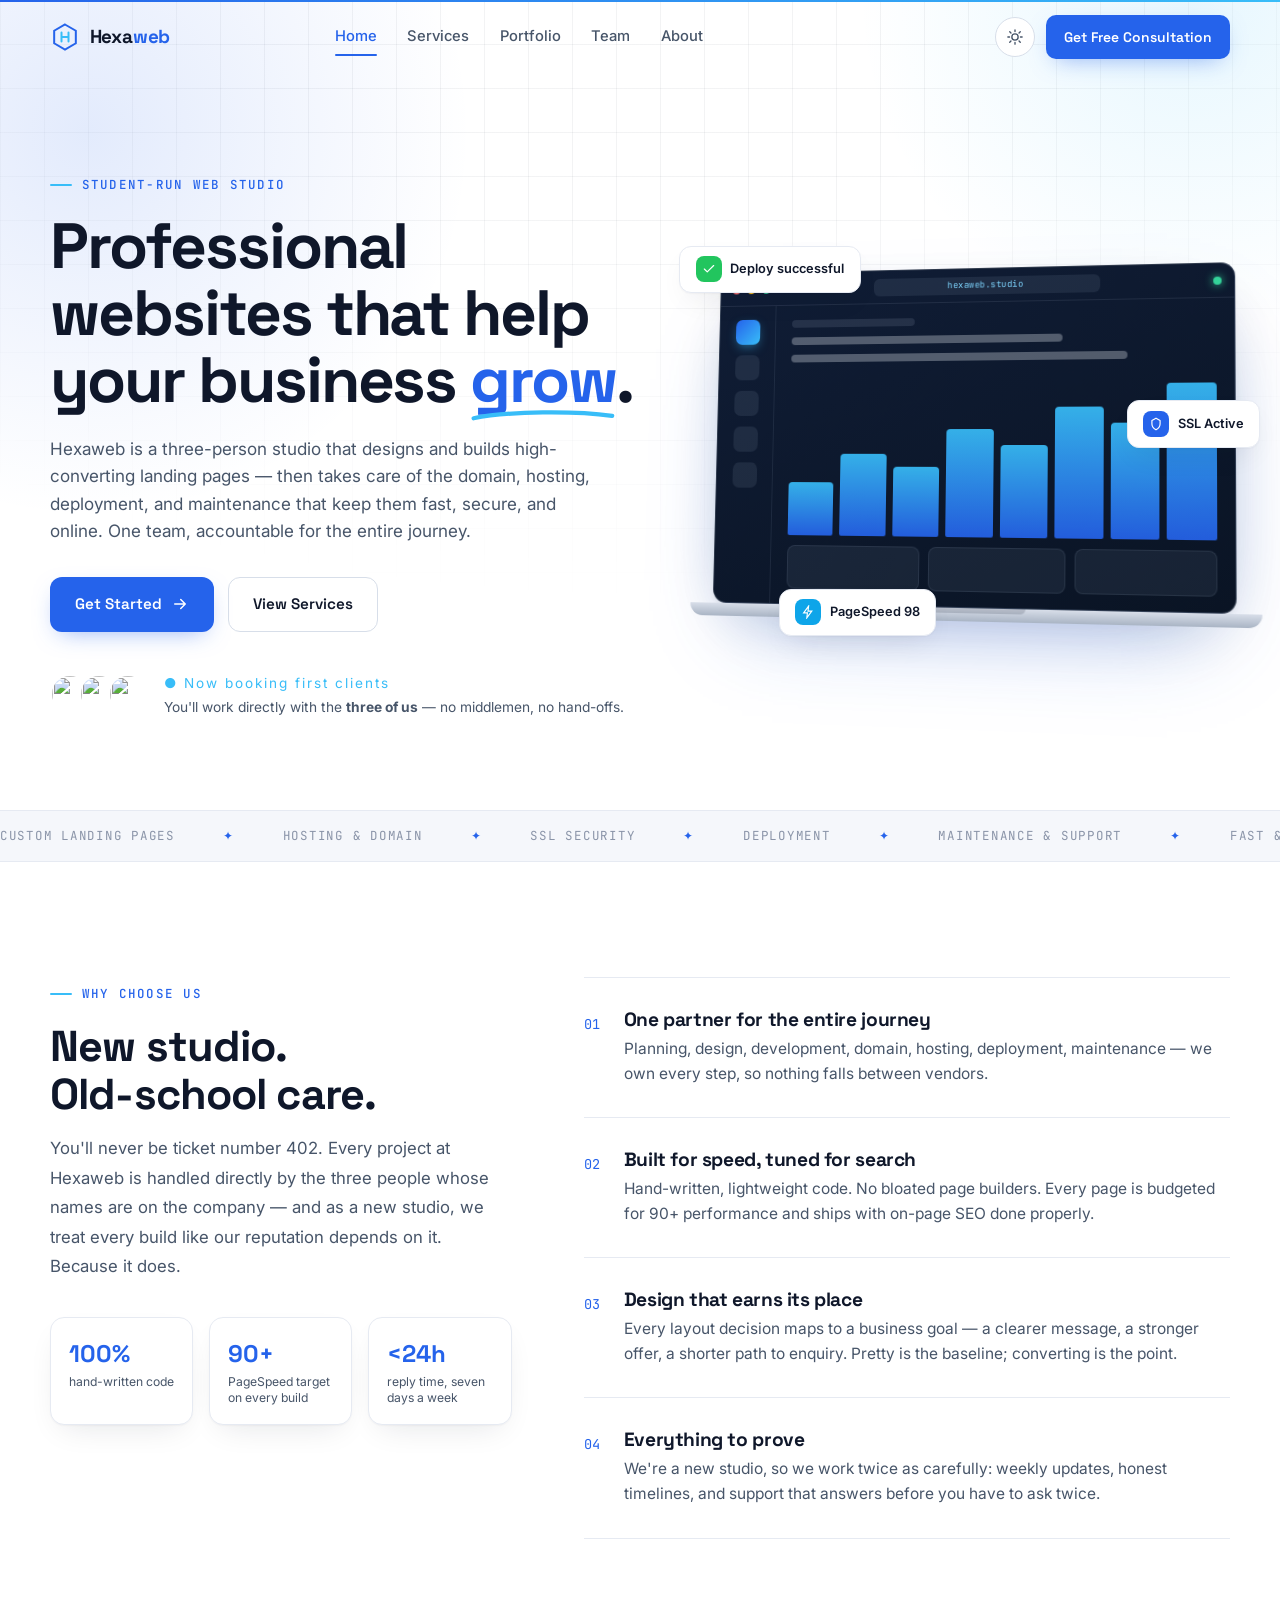
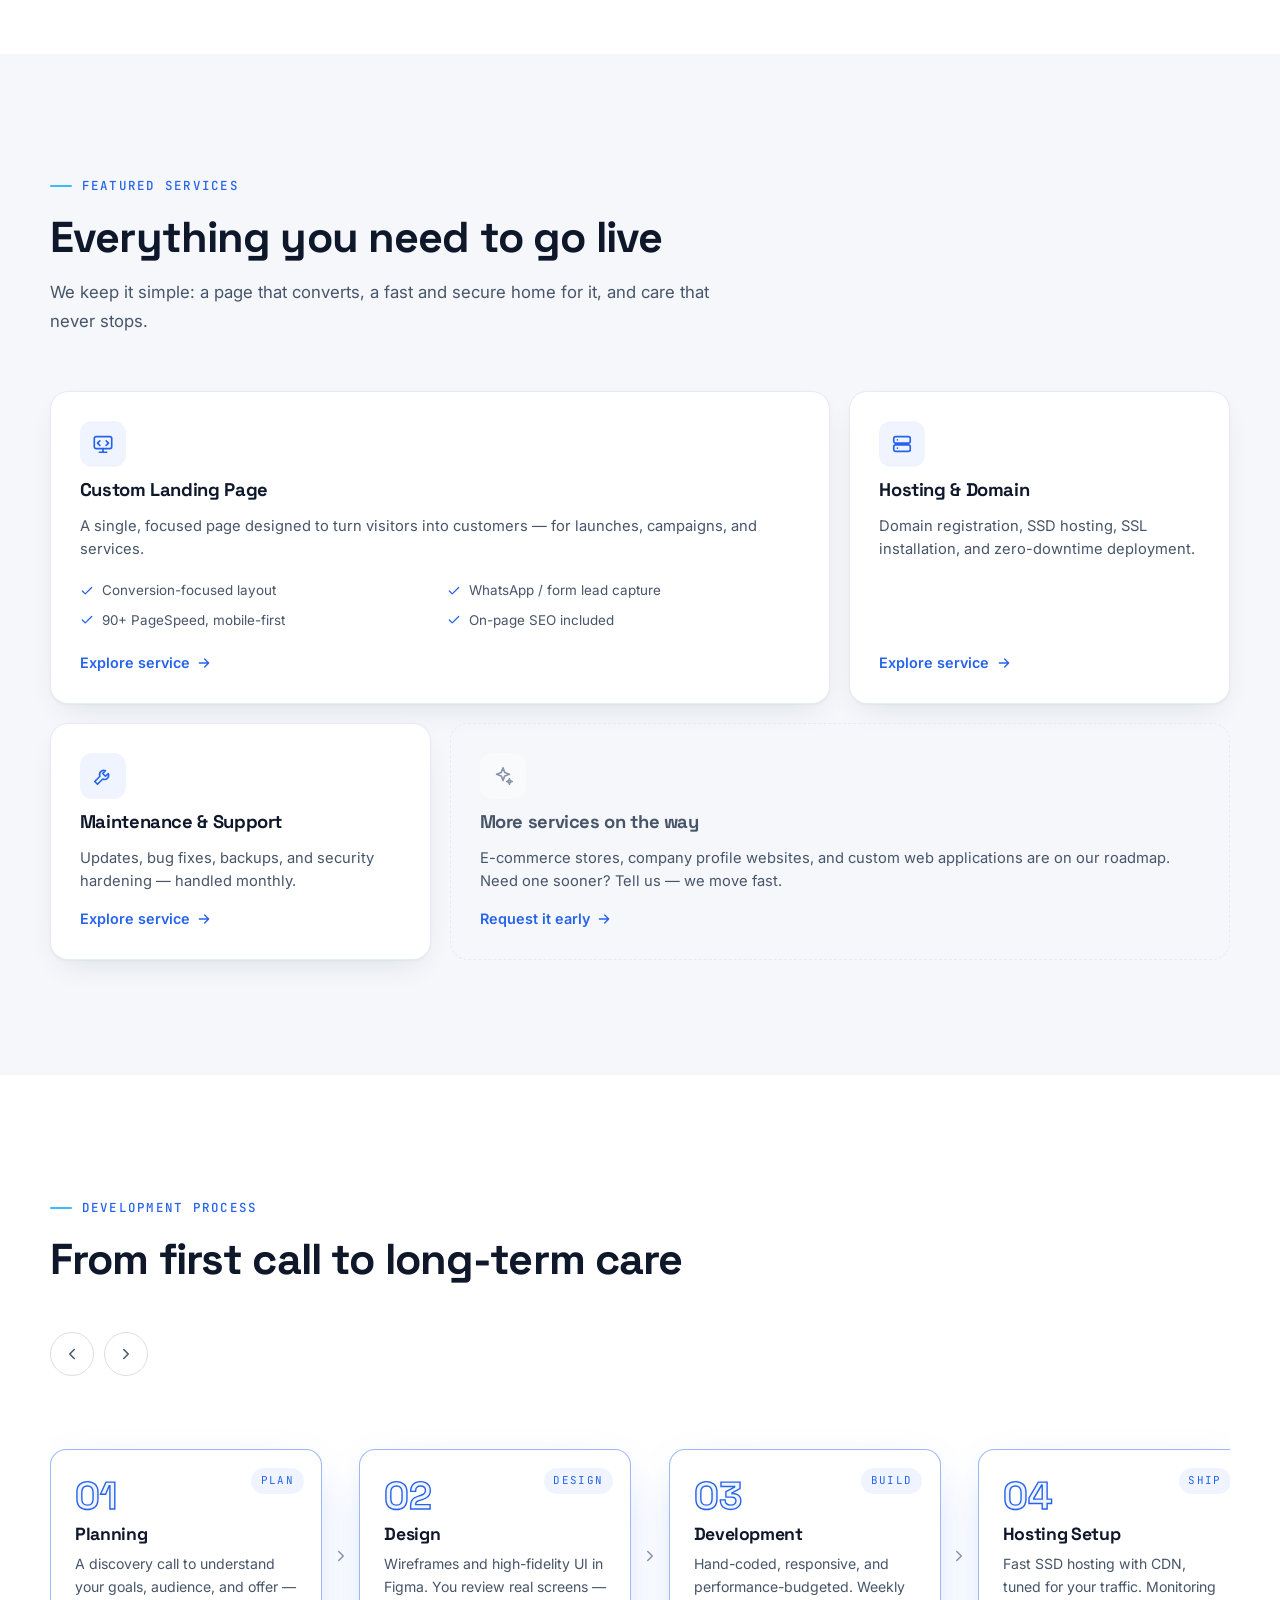
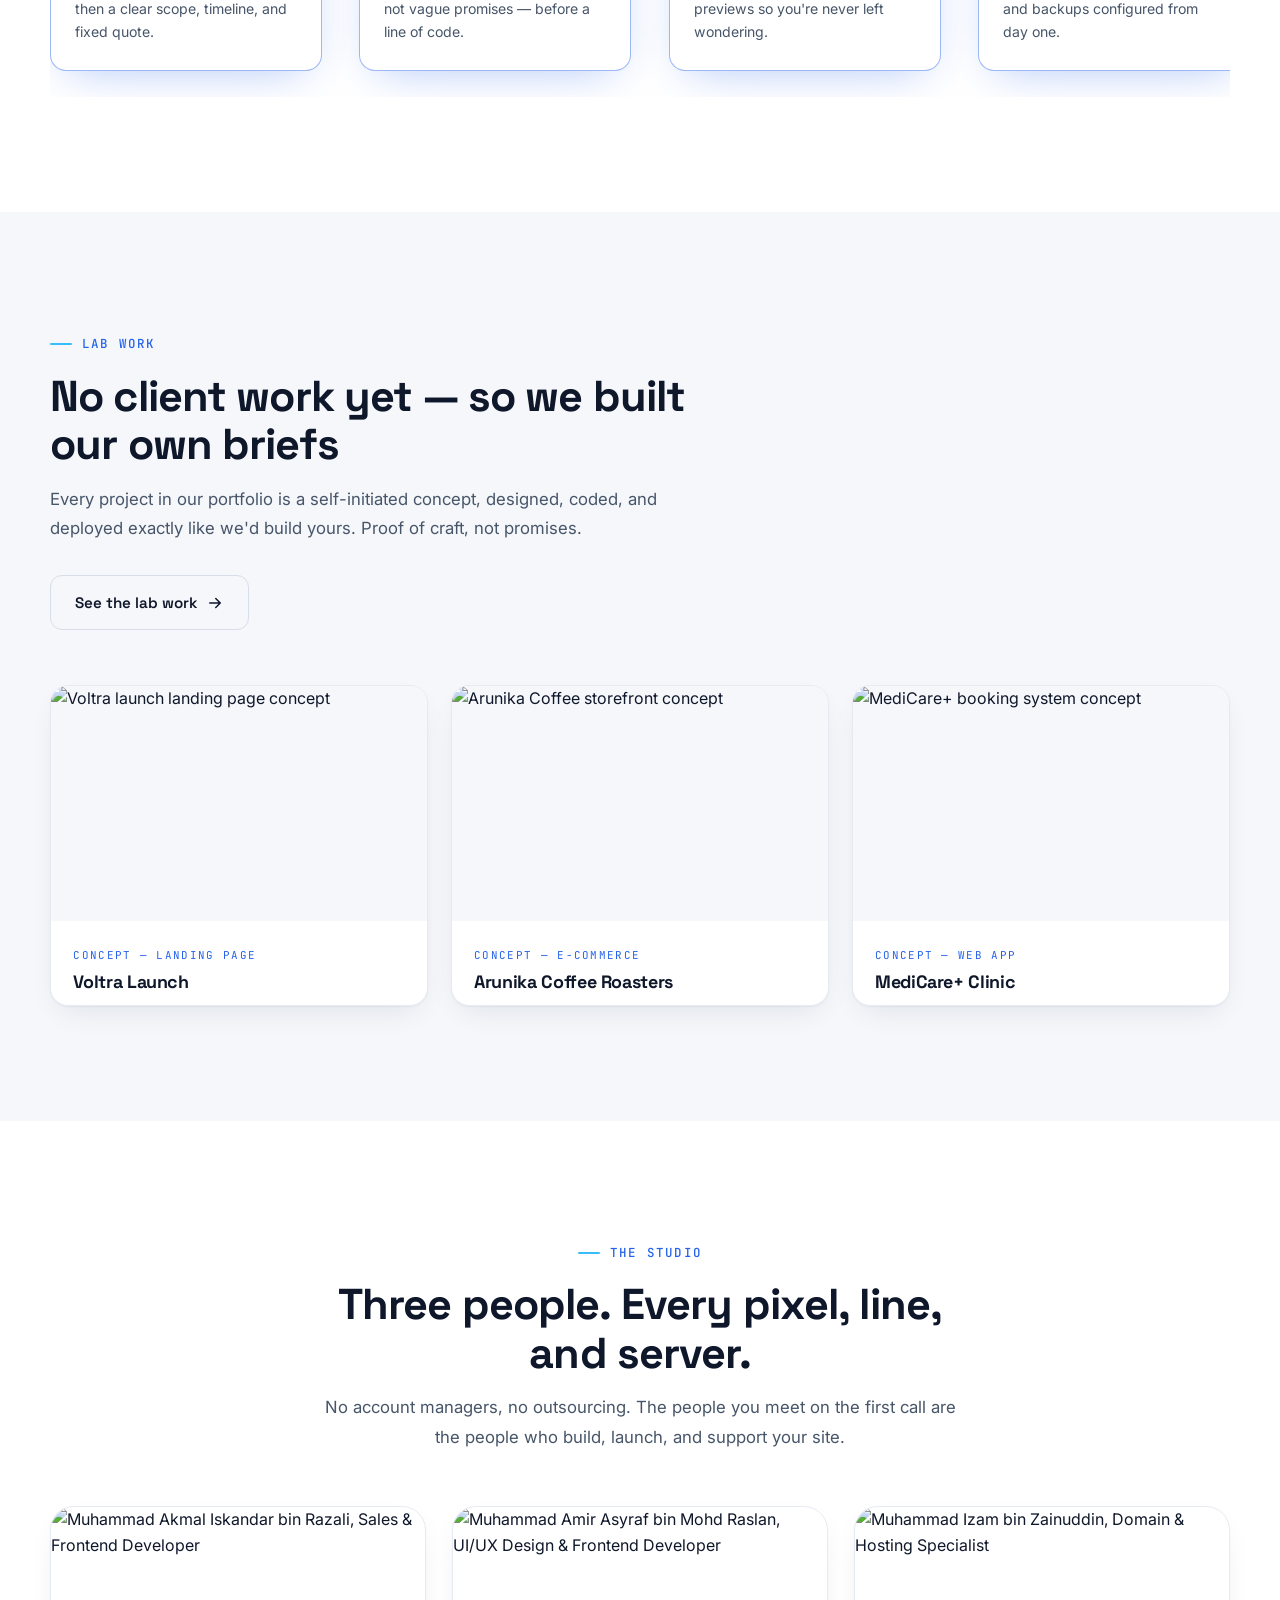
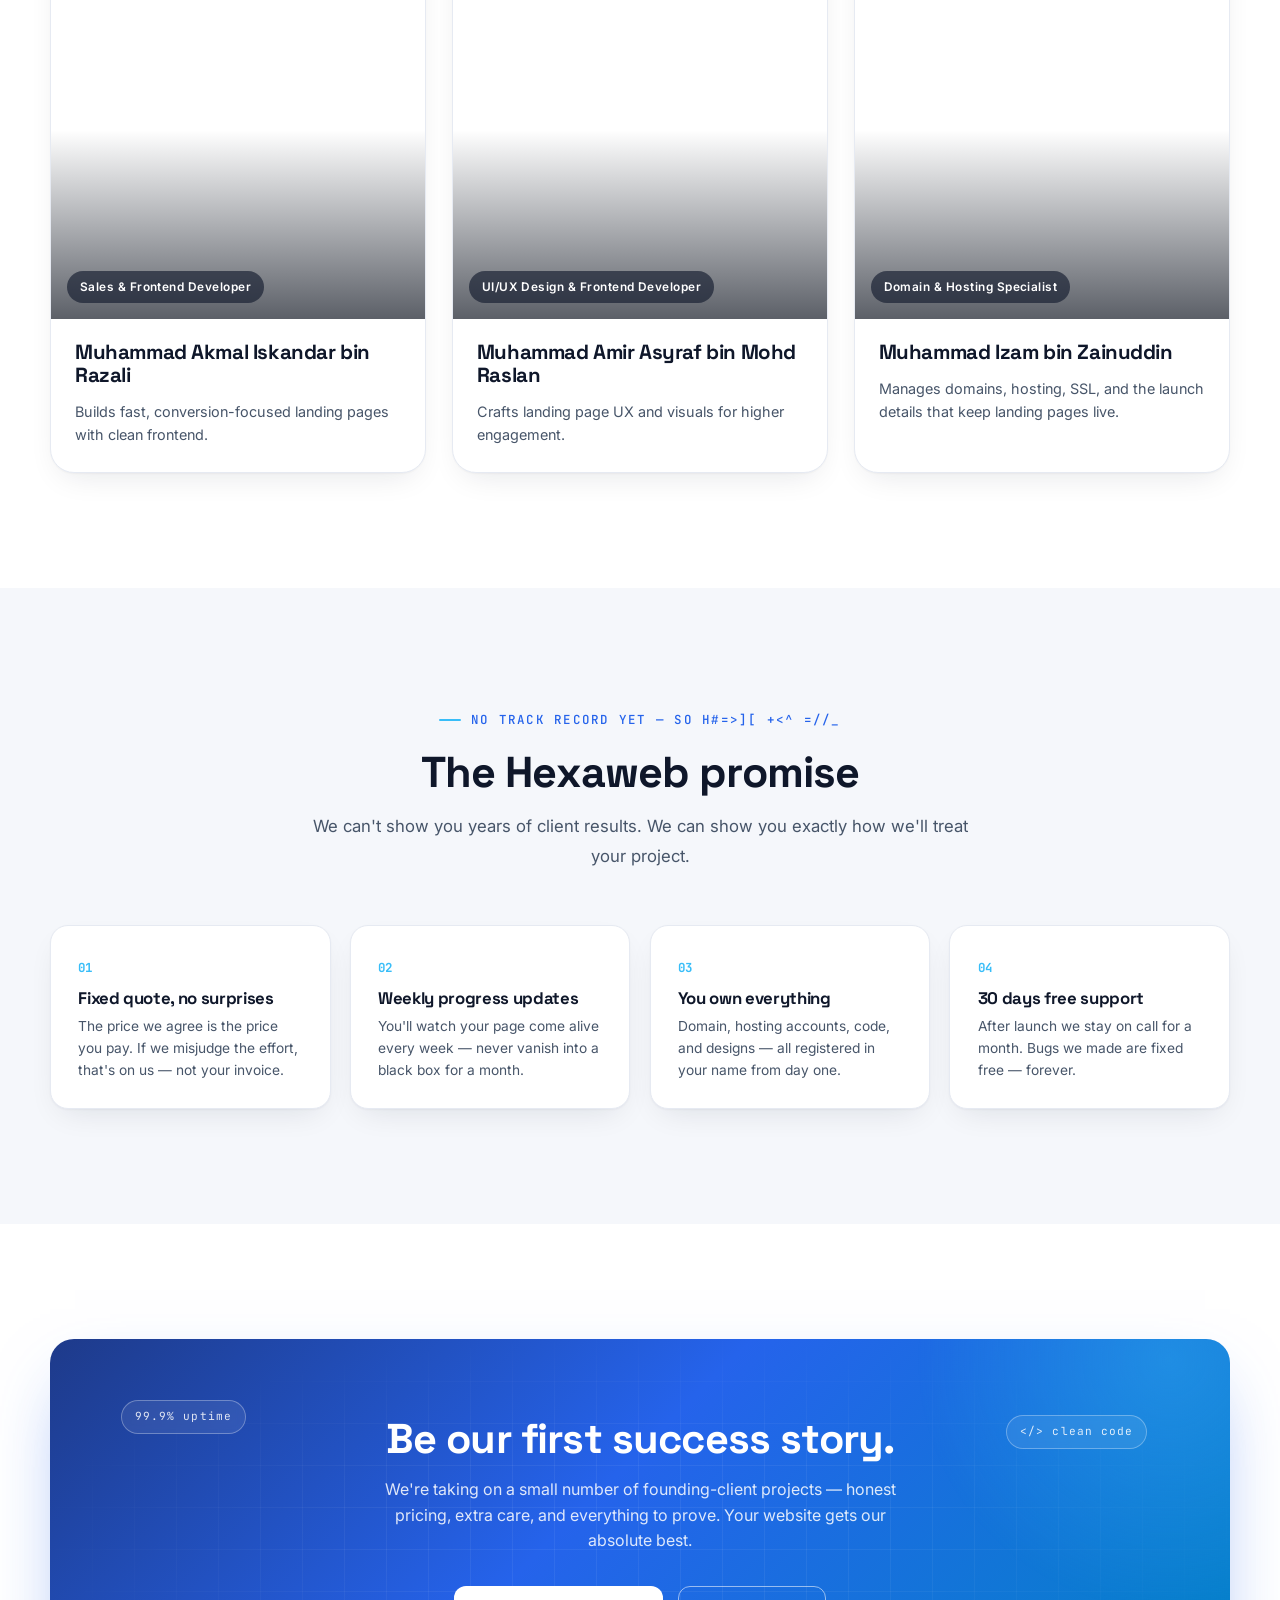
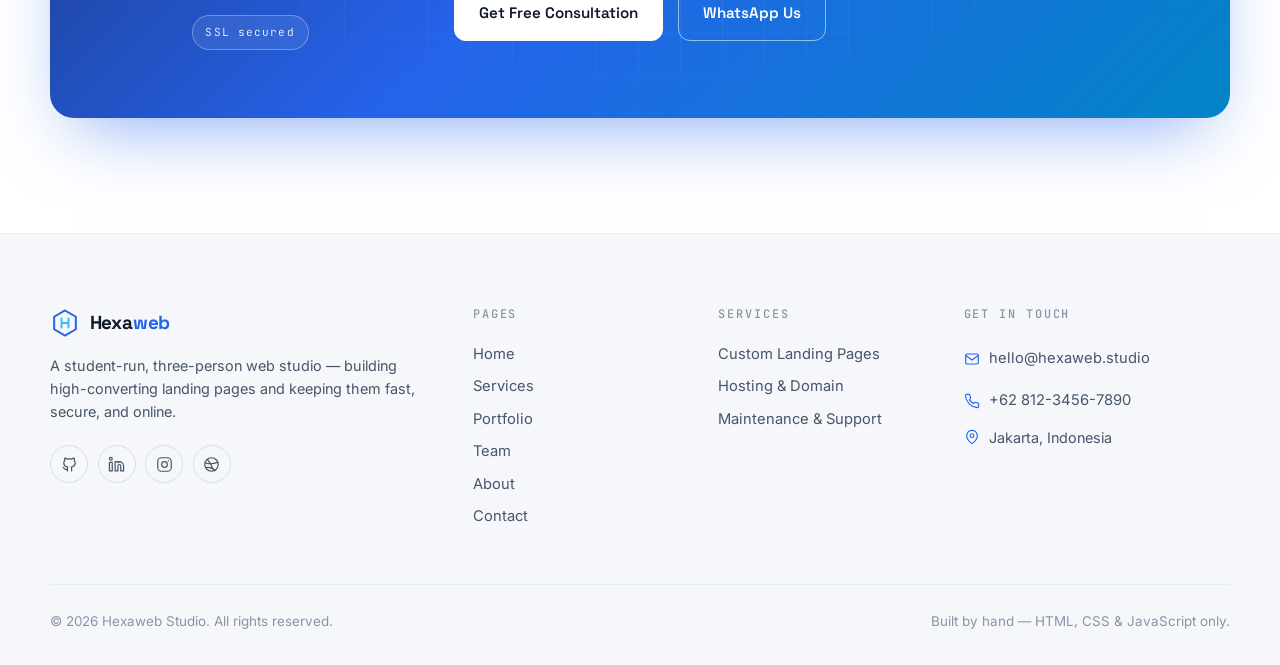
==== index.html @ 6e42e96f "Initial commit" ====
<!DOCTYPE html>
<html lang="en" data-theme="light">
<head>
  <meta charset="UTF-8">
  <meta name="viewport" content="width=device-width, initial-scale=1.0">
  <title>Hexaweb Studio — Landing Pages, Hosting & Maintenance for Growing Businesses</title>
  <meta name="description" content="Hexaweb is a student-run, three-person web studio. We build high-converting landing pages, set up your domain, hosting and SSL, and keep everything fast, secure, and online.">
  <meta name="theme-color" content="#ffffff" media="(prefers-color-scheme: light)">
  <meta name="theme-color" content="#070d19" media="(prefers-color-scheme: dark)">
  <meta property="og:type" content="website">
  <meta property="og:title" content="Hexaweb Studio — Professional Websites That Help Your Business Grow">
  <meta property="og:description" content="No clients yet — everything to prove. Landing pages, hosting, and maintenance from a hungry three-person studio.">
  <meta property="og:image" content="https://picsum.photos/seed/hexaweb-og-home/1200/630">
  <meta property="og:url" content="https://hexaweb.studio/index.html">
  <link rel="canonical" href="https://hexaweb.studio/index.html">
  <link rel="icon" type="image/svg+xml" href="data:image/svg+xml,%3Csvg xmlns='http://www.w3.org/2000/svg' viewBox='0 0 24 24'%3E%3Cpath fill='%232563eb' d='M12 1.5l9.09 5.25v10.5L12 22.5l-9.09-5.25v-10.5z'/%3E%3Cpath fill='none' stroke='%2338bdf8' stroke-width='1.6' stroke-linecap='round' d='M9.2 8.4v7.2M14.8 8.4v7.2M9.2 12h5.6'/%3E%3C/svg%3E">
  <script>
    (function(){try{var t=localStorage.getItem('hexaweb-theme');
      if(t==='dark'||t==='light'){document.documentElement.setAttribute('data-theme',t);}
      else if(matchMedia('(prefers-color-scheme: dark)').matches){document.documentElement.setAttribute('data-theme','dark');}
    }catch(e){}})();
  </script>
  <link rel="preconnect" href="https://fonts.googleapis.com">
  <link rel="preconnect" href="https://fonts.gstatic.com" crossorigin>
  <link href="https://fonts.googleapis.com/css2?family=Space+Grotesk:wght@400;500;600;700&family=Inter:wght@400;500;600&family=JetBrains+Mono:wght@400;500&display=swap" rel="stylesheet">
  <link rel="stylesheet" href="style.css">
  <script src="script.js" defer></script>
</head>
<body>
  <a class="skip-link" href="#main">Skip to content</a>

  <div class="preloader" id="preloader" aria-hidden="true">
    <svg viewBox="0 0 24 24" fill="none" aria-hidden="true"><path d="M12 2l8.66 5v10L12 22 3.34 17V7L12 2z" stroke="#2563eb" stroke-width="1.6"/><path d="M9.2 8.4v7.2M14.8 8.4v7.2M9.2 12h5.6" stroke="#38bdf8" stroke-width="1.6" stroke-linecap="round"/></svg>
  </div>
  <div class="topbar-glow" aria-hidden="true"></div>

  <script src="layout.js" data-layout="header"></script>

  <main id="main">
    <!-- ======= HERO ======= -->
    <section class="hero">
      <div class="hero-bg" aria-hidden="true"></div>
      <div class="container hero-grid">
        <div class="hero-copy">
          <p class="eyebrow" data-scramble>Student-run web studio</p>
          <h1 class="hero-title" data-reveal>Professional websites that help your business <span class="accent">grow<svg class="underline" viewBox="0 0 120 12" aria-hidden="true"><path d="M3 9c30-6 84-6 114-2" fill="none" stroke="#38bdf8" stroke-width="3.5" stroke-linecap="round"/></svg></span>.</h1>
          <p class="hero-lead" data-reveal style="--d:.12s">Hexaweb is a three-person studio that designs and builds high-converting landing pages — then takes care of the domain, hosting, deployment, and maintenance that keep them fast, secure, and online. One team, accountable for the entire journey.</p>
          <div class="hero-cta" data-reveal style="--d:.22s">
            <a href="contact.html" class="btn btn-primary">Get Started
              <svg viewBox="0 0 24 24" fill="none" stroke="currentColor" stroke-width="2" stroke-linecap="round" stroke-linejoin="round"><path d="M5 12h14M13 6l6 6-6 6"/></svg></a>
            <a href="services.html" class="btn btn-ghost">View Services</a>
          </div>
          <div class="hero-trust" data-reveal style="--d:.32s">
            <div class="avatars" aria-hidden="true">
              <img src="https://picsum.photos/seed/developer-arga/80/80" alt="">
              <img src="https://picsum.photos/seed/designer-nadia/80/80" alt="">
              <img src="https://picsum.photos/seed/backend-bima/80/80" alt="">
            </div>
            <div class="trust-text">
              <span class="stars">● Now booking first clients</span>
              <p>You'll work directly with the <strong>three of us</strong> — no middlemen, no hand-offs.</p>
            </div>
          </div>
        </div>

        <!-- Laptop mockup -->
        <div class="device" data-reveal style="--d:.2s" aria-hidden="true">
          <div class="device-tilt">
            <div class="screen">
              <div class="browser-bar">
                <span class="dot d-r"></span><span class="dot d-y"></span><span class="dot d-g"></span>
                <span class="address">hexaweb.studio</span>
                <span class="lock-dot"></span>
              </div>
              <div class="mock-ui">
                <div class="mock-side"><i class="on"></i><i></i><i></i><i></i><i></i></div>
                <div class="mock-main">
                  <span class="mock-line w-30"></span>
                  <span class="mock-line w-65 bright"></span>
                  <span class="mock-line w-80 bright"></span>
                  <div class="mock-chart">
                    <b style="--h:34%"></b><b style="--h:52%;animation-delay:.1s"></b><b style="--h:44%;animation-delay:.2s"></b><b style="--h:68%;animation-delay:.3s"></b><b style="--h:58%;animation-delay:.4s"></b><b style="--h:82%;animation-delay:.5s"></b><b style="--h:72%;animation-delay:.6s"></b><b style="--h:96%;animation-delay:.7s"></b>
                  </div>
                  <div class="mock-row"><span class="mock-card"></span><span class="mock-card"></span><span class="mock-card"></span></div>
                </div>
              </div>
            </div>
            <div class="device-base"><span></span></div>
          </div>
          <div class="float-chip fc-1" data-depth="14"><span class="fc-ico green"><svg viewBox="0 0 24 24" fill="none" stroke="currentColor" stroke-width="2" stroke-linecap="round" stroke-linejoin="round"><path d="M20 6L9 17l-5-5"/></svg></span>Deploy successful</div>
          <div class="float-chip fc-2" data-depth="22"><span class="fc-ico blue"><svg viewBox="0 0 24 24" fill="none" stroke="currentColor" stroke-width="2" stroke-linecap="round" stroke-linejoin="round"><path d="M12 2l7 4v6c0 5-3.5 8-7 10-3.5-2-7-5-7-10V6l7-4z"/></svg></span>SSL Active</div>
          <div class="float-chip fc-3" data-depth="18"><span class="fc-ico cyan"><svg viewBox="0 0 24 24" fill="none" stroke="currentColor" stroke-width="2" stroke-linecap="round"><path d="M13 2L4.5 13.5H11L10 22l8.5-11.5H12L13 2z"/></svg></span>PageSpeed 98</div>
        </div>
      </div>
    </section>

    <!-- ======= MARQUEE ======= -->
    <div class="marquee" aria-hidden="true">
      <div class="marquee-track">
        <span>Custom Landing Pages <b>✦</b> Hosting &amp; Domain <b>✦</b> SSL Security <b>✦</b> Deployment <b>✦</b> Maintenance &amp; Support <b>✦</b> Fast &amp; SEO-Ready <b>✦</b></span>
        <span>Custom Landing Pages <b>✦</b> Hosting &amp; Domain <b>✦</b> SSL Security <b>✦</b> Deployment <b>✦</b> Maintenance &amp; Support <b>✦</b> Fast &amp; SEO-Ready <b>✦</b></span>
      </div>
    </div>

    <!-- ======= WHY CHOOSE US ======= -->
    <section class="section">
      <div class="container split">
        <div class="sticky-col">
          <p class="eyebrow" data-scramble>Why choose us</p>
          <h2 class="section-title" data-reveal>New studio.<br>Old-school care.</h2>
          <p class="lead" data-reveal style="--d:.1s">You'll never be ticket number 402. Every project at Hexaweb is handled directly by the three people whose names are on the company — and as a new studio, we treat every build like our reputation depends on it. Because it does.</p>
          <div class="stat-tiles" data-reveal style="--d:.2s">
            <div class="stat-tile"><b>100%</b><span>hand-written code</span></div>
            <div class="stat-tile"><b>90+</b><span>PageSpeed target on every build</span></div>
            <div class="stat-tile"><b>&lt;24h</b><span>reply time, seven days a week</span></div>
          </div>
        </div>
        <div class="reasons">
          <article class="reason" data-reveal>
            <span class="reason-num">01</span>
            <div><h3>One partner for the entire journey</h3><p>Planning, design, development, domain, hosting, deployment, maintenance — we own every step, so nothing falls between vendors.</p></div>
          </article>
          <article class="reason" data-reveal style="--d:.08s">
            <span class="reason-num">02</span>
            <div><h3>Built for speed, tuned for search</h3><p>Hand-written, lightweight code. No bloated page builders. Every page is budgeted for 90+ performance and ships with on-page SEO done properly.</p></div>
          </article>
          <article class="reason" data-reveal style="--d:.16s">
            <span class="reason-num">03</span>
            <div><h3>Design that earns its place</h3><p>Every layout decision maps to a business goal — a clearer message, a stronger offer, a shorter path to enquiry. Pretty is the baseline; converting is the point.</p></div>
          </article>
          <article class="reason" data-reveal style="--d:.24s">
            <span class="reason-num">04</span>
            <div><h3>Everything to prove</h3><p>We're a new studio, so we work twice as carefully: weekly updates, honest timelines, and support that answers before you have to ask twice.</p></div>
          </article>
        </div>
      </div>
    </section>

    <!-- ======= FEATURED SERVICES ======= -->
    <section class="section section-alt">
      <div class="container">
        <div class="section-head">
          <p class="eyebrow" data-scramble>Featured services</p>
          <h2 class="section-title" data-reveal>Everything you need to go live</h2>
          <p class="lead" data-reveal style="--d:.1s">We keep it simple: a page that converts, a fast and secure home for it, and care that never stops.</p>
        </div>
        <div class="bento">
          <a href="services.html#landing-pages" class="bento-card wide" data-reveal>
            <span class="bento-icon"><svg viewBox="0 0 24 24" fill="none" stroke="currentColor" stroke-width="1.8" stroke-linecap="round" stroke-linejoin="round"><rect x="2.5" y="4" width="19" height="13" rx="2"/><path d="M8 21h8M12 17v4M8.5 8.5L6 11l2.5 2.5M15.5 8.5L18 11l-2.5 2.5"/></svg></span>
            <h3>Custom Landing Page</h3>
            <p>A single, focused page designed to turn visitors into customers — for launches, campaigns, and services.</p>
            <ul class="bento-mini">
              <li><svg viewBox="0 0 24 24" fill="none" stroke="currentColor" stroke-width="2.2" stroke-linecap="round" stroke-linejoin="round"><path d="M20 6L9 17l-5-5"/></svg>Conversion-focused layout</li>
              <li><svg viewBox="0 0 24 24" fill="none" stroke="currentColor" stroke-width="2.2" stroke-linecap="round" stroke-linejoin="round"><path d="M20 6L9 17l-5-5"/></svg>WhatsApp / form lead capture</li>
              <li><svg viewBox="0 0 24 24" fill="none" stroke="currentColor" stroke-width="2.2" stroke-linecap="round" stroke-linejoin="round"><path d="M20 6L9 17l-5-5"/></svg>90+ PageSpeed, mobile-first</li>
              <li><svg viewBox="0 0 24 24" fill="none" stroke="currentColor" stroke-width="2.2" stroke-linecap="round" stroke-linejoin="round"><path d="M20 6L9 17l-5-5"/></svg>On-page SEO included</li>
            </ul>
            <span class="bento-link">Explore service <svg viewBox="0 0 24 24" fill="none" stroke="currentColor" stroke-width="2" stroke-linecap="round" stroke-linejoin="round"><path d="M5 12h14M13 6l6 6-6 6"/></svg></span>
          </a>
          <a href="services.html#hosting-domain" class="bento-card" data-reveal style="--d:.08s">
            <span class="bento-icon"><svg viewBox="0 0 24 24" fill="none" stroke="currentColor" stroke-width="1.8" stroke-linecap="round" stroke-linejoin="round"><rect x="3" y="4" width="18" height="7" rx="2"/><rect x="3" y="13" width="18" height="7" rx="2"/><path d="M7 7.5h.01M7 16.5h.01"/></svg></span>
            <h3>Hosting &amp; Domain</h3>
            <p>Domain registration, SSD hosting, SSL installation, and zero-downtime deployment.</p>
            <span class="bento-link">Explore service <svg viewBox="0 0 24 24" fill="none" stroke="currentColor" stroke-width="2" stroke-linecap="round" stroke-linejoin="round"><path d="M5 12h14M13 6l6 6-6 6"/></svg></span>
          </a>
          <a href="services.html#maintenance" class="bento-card" data-reveal style="--d:.16s">
            <span class="bento-icon"><svg viewBox="0 0 24 24" fill="none" stroke="currentColor" stroke-width="1.8" stroke-linecap="round" stroke-linejoin="round"><path d="M14.7 6.3a4.5 4.5 0 0 0-6 6L3 18l3 3 5.7-5.7a4.5 4.5 0 0 0 6-6l-3 3-3-3 3-3z"/></svg></span>
            <h3>Maintenance &amp; Support</h3>
            <p>Updates, bug fixes, backups, and security hardening — handled monthly.</p>
            <span class="bento-link">Explore service <svg viewBox="0 0 24 24" fill="none" stroke="currentColor" stroke-width="2" stroke-linecap="round" stroke-linejoin="round"><path d="M5 12h14M13 6l6 6-6 6"/></svg></span>
          </a>
          <div class="bento-card wide soon" data-reveal style="--d:.24s">
            <span class="bento-icon"><svg viewBox="0 0 24 24" fill="none" stroke="currentColor" stroke-width="1.8" stroke-linecap="round" stroke-linejoin="round"><path d="M12 3l1.9 5.1L19 10l-5.1 1.9L12 17l-1.9-5.1L5 10l5.1-1.9L12 3z"/><path d="M19 15l.8 2.2L22 18l-2.2.8L19 21l-.8-2.2L16 18l2.2-.8L19 15z"/></svg></span>
            <h3>More services on the way</h3>
            <p>E-commerce stores, company profile websites, and custom web applications are on our roadmap. Need one sooner? Tell us — we move fast.</p>
            <a class="bento-link" href="contact.html">Request it early <svg viewBox="0 0 24 24" fill="none" stroke="currentColor" stroke-width="2" stroke-linecap="round" stroke-linejoin="round"><path d="M5 12h14M13 6l6 6-6 6"/></svg></a>
          </div>
        </div>
      </div>
    </section>

    <!-- ======= PROCESS ======= -->
    <section class="section">
      <div class="container">
        <div class="section-head split-head">
          <div>
            <p class="eyebrow" data-scramble>Development process</p>
            <h2 class="section-title" data-reveal>From first call to long-term care</h2>
          </div>
          <div class="process-controls" data-reveal>
            <button class="p-btn" id="pPrev" type="button" aria-label="Scroll process backwards"><svg viewBox="0 0 24 24" fill="none" stroke="currentColor" stroke-width="2" stroke-linecap="round" stroke-linejoin="round"><path d="M15 6l-6 6 6 6"/></svg></button>
            <button class="p-btn" id="pNext" type="button" aria-label="Scroll process forwards"><svg viewBox="0 0 24 24" fill="none" stroke="currentColor" stroke-width="2" stroke-linecap="round" stroke-linejoin="round"><path d="M9 6l6 6-6 6"/></svg></button>
          </div>
        </div>
        <div class="process-wrap">
          <div class="process-track" id="processTrack">
            <article class="process-step"><span class="p-phase">Plan</span><span class="p-num">01</span><h3>Planning</h3><p>A discovery call to understand your goals, audience, and offer — then a clear scope, timeline, and fixed quote.</p></article>
            <span class="p-arrow" aria-hidden="true"><svg viewBox="0 0 24 24" fill="none" stroke="currentColor" stroke-width="2" stroke-linecap="round" stroke-linejoin="round"><path d="M9 6l6 6-6 6"/></svg></span>
            <article class="process-step"><span class="p-phase">Design</span><span class="p-num">02</span><h3>Design</h3><p>Wireframes and high-fidelity UI in Figma. You review real screens — not vague promises — before a line of code.</p></article>
            <span class="p-arrow" aria-hidden="true"><svg viewBox="0 0 24 24" fill="none" stroke="currentColor" stroke-width="2" stroke-linecap="round" stroke-linejoin="round"><path d="M9 6l6 6-6 6"/></svg></span>
            <article class="process-step"><span class="p-phase">Build</span><span class="p-num">03</span><h3>Development</h3><p>Hand-coded, responsive, and performance-budgeted. Weekly previews so you're never left wondering.</p></article>
            <span class="p-arrow" aria-hidden="true"><svg viewBox="0 0 24 24" fill="none" stroke="currentColor" stroke-width="2" stroke-linecap="round" stroke-linejoin="round"><path d="M9 6l6 6-6 6"/></svg></span>
            <article class="process-step"><span class="p-phase">Ship</span><span class="p-num">04</span><h3>Hosting Setup</h3><p>Fast SSD hosting with CDN, tuned for your traffic. Monitoring and backups configured from day one.</p></article>
            <span class="p-arrow" aria-hidden="true"><svg viewBox="0 0 24 24" fill="none" stroke="currentColor" stroke-width="2" stroke-linecap="round" stroke-linejoin="round"><path d="M9 6l6 6-6 6"/></svg></span>
            <article class="process-step"><span class="p-phase">Ship</span><span class="p-num">05</span><h3>Domain Setup</h3><p>We register or transfer your domain, configure DNS, business email, and install your SSL certificate.</p></article>
            <span class="p-arrow" aria-hidden="true"><svg viewBox="0 0 24 24" fill="none" stroke="currentColor" stroke-width="2" stroke-linecap="round" stroke-linejoin="round"><path d="M9 6l6 6-6 6"/></svg></span>
            <article class="process-step"><span class="p-phase">Ship</span><span class="p-num">06</span><h3>Deployment</h3><p>Final QA across devices, zero-downtime launch, analytics wired up, and a handover session for your team.</p></article>
            <span class="p-arrow" aria-hidden="true"><svg viewBox="0 0 24 24" fill="none" stroke="currentColor" stroke-width="2" stroke-linecap="round" stroke-linejoin="round"><path d="M9 6l6 6-6 6"/></svg></span>
            <article class="process-step"><span class="p-phase">Care</span><span class="p-num">07</span><h3>Maintenance</h3><p>Monthly updates, backups, security scans, and priority support — your site stays fast and safe for years.</p></article>
          </div>
        </div>
      </div>
    </section>

    <!-- ======= LAB WORK PREVIEW ======= -->
    <section class="section section-alt">
      <div class="container">
        <div class="section-head split-head">
          <div>
            <p class="eyebrow" data-scramble>Lab work</p>
            <h2 class="section-title" data-reveal>No client work yet — so we built our own briefs</h2>
            <p class="lead" data-reveal style="--d:.1s">Every project in our portfolio is a self-initiated concept, designed, coded, and deployed exactly like we'd build yours. Proof of craft, not promises.</p>
          </div>
          <a href="portfolio.html" class="btn btn-ghost" data-reveal>See the lab work
            <svg viewBox="0 0 24 24" fill="none" stroke="currentColor" stroke-width="2" stroke-linecap="round" stroke-linejoin="round"><path d="M5 12h14M13 6l6 6-6 6"/></svg></a>
        </div>
        <div class="work-grid">
          <a href="portfolio.html" class="work-card" data-reveal>
            <div class="work-media"><img src="https://picsum.photos/seed/voltra-saas/800/560" alt="Voltra launch landing page concept" loading="lazy">
              <span class="work-cta">View project <svg viewBox="0 0 24 24" fill="none" stroke="currentColor" stroke-width="2" stroke-linecap="round" stroke-linejoin="round"><path d="M7 17L17 7M9 7h8v8"/></svg></span></div>
            <div class="work-body"><div><span class="work-cat">Concept — Landing Page</span><h3 class="work-title">Voltra Launch</h3></div></div>
          </a>
          <a href="portfolio.html" class="work-card" data-reveal style="--d:.1s">
            <div class="work-media"><img src="https://picsum.photos/seed/arunika-coffee/800/560" alt="Arunika Coffee storefront concept" loading="lazy">
              <span class="work-cta">View project <svg viewBox="0 0 24 24" fill="none" stroke="currentColor" stroke-width="2" stroke-linecap="round" stroke-linejoin="round"><path d="M7 17L17 7M9 7h8v8"/></svg></span></div>
            <div class="work-body"><div><span class="work-cat">Concept — E-Commerce</span><h3 class="work-title">Arunika Coffee Roasters</h3></div></div>
          </a>
          <a href="portfolio.html" class="work-card" data-reveal style="--d:.2s">
            <div class="work-media"><img src="https://picsum.photos/seed/medicare-clinic/800/560" alt="MediCare+ booking system concept" loading="lazy">
              <span class="work-cta">View project <svg viewBox="0 0 24 24" fill="none" stroke="currentColor" stroke-width="2" stroke-linecap="round" stroke-linejoin="round"><path d="M7 17L17 7M9 7h8v8"/></svg></span></div>
            <div class="work-body"><div><span class="work-cat">Concept — Web App</span><h3 class="work-title">MediCare+ Clinic</h3></div></div>
          </a>
        </div>
      </div>
    </section>

    <!-- ======= TEAM PREVIEW ======= -->
    <section class="section">
      <div class="container">
        <div class="section-head center">
          <p class="eyebrow" data-scramble>The studio</p>
          <h2 class="section-title" data-reveal>Three people. Every pixel, line, and server.</h2>
          <p class="lead" data-reveal style="--d:.1s">No account managers, no outsourcing. The people you meet on the first call are the people who build, launch, and support your site.</p>
        </div>
        <div class="team-grid">
          <a href="team.html" class="member-card" data-reveal>
            <div class="member-photo"><img src="asset/akmal.JPG" alt="Muhammad Akmal Iskandar bin Razali, Sales & Frontend Developer" loading="lazy"><span class="member-role">Sales &amp; Frontend Developer</span></div>
            <div class="member-body"><h3>Muhammad Akmal Iskandar bin Razali</h3><p>Builds fast, conversion-focused landing pages with clean frontend.</p></div>
          </a>
          <a href="team.html" class="member-card" data-reveal style="--d:.1s">
            <div class="member-photo"><img src="asset/amir.JPG" alt="Muhammad Amir Asyraf bin Mohd Raslan, UI/UX Design & Frontend Developer" loading="lazy"><span class="member-role">UI/UX Design &amp; Frontend Developer</span></div>
            <div class="member-body"><h3>Muhammad Amir Asyraf bin Mohd Raslan</h3><p>Crafts landing page UX and visuals for higher engagement.</p></div>
          </a>
          <a href="team.html" class="member-card" data-reveal style="--d:.2s">
            <div class="member-photo"><img src="asset/izam.JPG" alt="Muhammad Izam bin Zainuddin, Domain & Hosting Specialist" loading="lazy"><span class="member-role">Domain &amp; Hosting Specialist</span></div>
            <div class="member-body"><h3>Muhammad Izam bin Zainuddin</h3><p>Manages domains, hosting, SSL, and the launch details that keep landing pages live.</p></div>
          </a>
        </div>
      </div>
    </section>

    <!-- ======= THE PROMISE (replaces testimonials) ======= -->
    <section class="section section-alt">
      <div class="container">
        <div class="section-head center">
          <p class="eyebrow" data-scramble>No track record yet — so here's our word</p>
          <h2 class="section-title" data-reveal>The Hexaweb promise</h2>
          <p class="lead" data-reveal style="--d:.1s">We can't show you years of client results. We can show you exactly how we'll treat your project.</p>
        </div>
        <div class="values-row">
          <div class="value-card" data-reveal><b>01</b><h3>Fixed quote, no surprises</h3><p>The price we agree is the price you pay. If we misjudge the effort, that's on us — not your invoice.</p></div>
          <div class="value-card" data-reveal style="--d:.08s"><b>02</b><h3>Weekly progress updates</h3><p>You'll watch your page come alive every week — never vanish into a black box for a month.</p></div>
          <div class="value-card" data-reveal style="--d:.16s"><b>03</b><h3>You own everything</h3><p>Domain, hosting accounts, code, and designs — all registered in your name from day one.</p></div>
          <div class="value-card" data-reveal style="--d:.24s"><b>04</b><h3>30 days free support</h3><p>After launch we stay on call for a month. Bugs we made are fixed free — forever.</p></div>
        </div>
      </div>
    </section>

    <!-- ======= FINAL CTA ======= -->
    <section class="section">
      <div class="container">
        <div class="cta-band" data-reveal>
          <span class="cta-pill cp-1" aria-hidden="true">99.9% uptime</span>
          <span class="cta-pill cp-2" aria-hidden="true">SSL secured</span>
          <span class="cta-pill cp-3" aria-hidden="true">&lt;/&gt; clean code</span>
          <h2>Be our first success story.</h2>
          <p>We're taking on a small number of founding-client projects — honest pricing, extra care, and everything to prove. Your website gets our absolute best.</p>
          <div class="cta-actions">
            <a href="contact.html" class="btn btn-light">Get Free Consultation</a>
            <a href="https://wa.me/6281234567890" class="btn btn-outline-light" rel="noopener" target="_blank">WhatsApp Us</a>
          </div>
        </div>
      </div>
    </section>
  </main>

  <script src="layout.js" data-layout="footer"></script>

  <button class="to-top" id="toTop" type="button" aria-label="Back to top"><svg viewBox="0 0 24 24" fill="none" stroke="currentColor" stroke-width="2.2" stroke-linecap="round" stroke-linejoin="round"><path d="M12 19V5M5.5 11.5L12 5l6.5 6.5"/></svg></button>
</body>
</html>
---- style.css ----
/* ============================================================
   HEXAWEB STUDIO — style.css (final, all patches integrated)
   Fonts: Space Grotesk (display) · Inter (body) · JetBrains Mono
   ============================================================ */

/* ---------- 1. Tokens ---------- */
:root{
  --font-display:'Space Grotesk',sans-serif;
  --font-body:'Inter',sans-serif;
  --font-mono:'JetBrains Mono',monospace;

  --bg:#ffffff;
  --bg-soft:#f5f7fb;
  --bg-elev:#ffffff;
  --text:#0f172a;
  --text-2:#475569;
  --text-3:#8a94a8;
  --border:#e6eaf2;
  --border-strong:#d7dee9;
  --card:#ffffff;
  --card-2:#f8fafc;

  --primary:#2563eb;
  --primary-strong:#1d4ed8;
  --primary-soft:rgba(37,99,235,.07);
  --accent:#38bdf8;
  --navy:#0f172a;
  --success:#22c55e;

  --shadow:0 1px 2px rgba(15,23,42,.04),0 12px 32px -12px rgba(15,23,42,.12);
  --shadow-lg:0 2px 4px rgba(15,23,42,.05),0 26px 60px -20px rgba(15,23,42,.2);
  --ring:0 0 0 4px rgba(37,99,235,.14);

  --grid-line:rgba(15,23,42,.05);
  --orb-1:rgba(37,99,235,.13);
  --orb-2:rgba(56,189,248,.12);
  --nav-bg:rgba(255,255,255,.78);

  --r-sm:10px; --r-md:14px; --r-lg:18px; --r-xl:24px;
  --ease:cubic-bezier(.2,.7,.2,1);
}

html[data-theme="dark"]{
  --bg:#070d19;
  --bg-soft:#0a1222;
  --bg-elev:#0d1830;
  --text:#eef2f9;
  --text-2:#a5b1c6;
  --text-3:#64748f;
  --border:rgba(148,163,184,.14);
  --border-strong:rgba(148,163,184,.26);
  --card:rgba(15,26,48,.6);
  --card-2:rgba(15,26,48,.35);

  --primary:#3b82f6;
  --primary-strong:#2563eb;
  --primary-soft:rgba(59,130,246,.13);

  --shadow:0 1px 2px rgba(0,0,0,.3),0 16px 40px -16px rgba(0,0,0,.55);
  --shadow-lg:0 2px 4px rgba(0,0,0,.4),0 30px 70px -24px rgba(0,0,0,.65);
  --ring:0 0 0 4px rgba(56,189,248,.16);

  --grid-line:rgba(148,163,184,.06);
  --orb-1:rgba(37,99,235,.22);
  --orb-2:rgba(56,189,248,.15);
  --nav-bg:rgba(7,13,25,.72);
}

/* ---------- 2. Base ---------- */
*,*::before,*::after{margin:0;padding:0;box-sizing:border-box}
html{scroll-behavior:smooth;scroll-padding-top:96px}
body{
  font-family:var(--font-body);
  background:var(--bg);
  color:var(--text);
  line-height:1.6;
  -webkit-font-smoothing:antialiased;
  transition:background-color .45s ease,color .45s ease;
  overflow-x:hidden;
}
img{display:block;max-width:100%}
a{color:inherit}
h1,h2,h3,h4{font-family:var(--font-display);line-height:1.12;letter-spacing:-.02em;font-weight:700}
::selection{background:var(--primary);color:#fff}
:focus-visible{outline:2px solid var(--accent);outline-offset:3px;border-radius:4px}
.container{width:min(1180px,100% - clamp(40px,8vw,80px));margin-inline:auto}
.skip-link{position:fixed;top:-60px;left:16px;z-index:300;background:var(--primary);color:#fff;padding:.6rem 1rem;border-radius:8px;text-decoration:none;transition:top .3s}
.skip-link:focus{top:12px}

/* Glass treatment in dark mode */
html[data-theme="dark"] .bento-card,
html[data-theme="dark"] .work-card,
html[data-theme="dark"] .member-card,
html[data-theme="dark"] .form-card,
html[data-theme="dark"] .plan,
html[data-theme="dark"] .channel-card,
html[data-theme="dark"] .faq-item,
html[data-theme="dark"] .process-step,
html[data-theme="dark"] .mv-card,
html[data-theme="dark"] .overlap-card,
html[data-theme="dark"] .t-slide,
html[data-theme="dark"] .float-chip,
html[data-theme="dark"] .modal-panel{
  backdrop-filter:blur(14px);
  -webkit-backdrop-filter:blur(14px);
}

/* ---------- 3. Utilities ---------- */
.eyebrow{
  font-family:var(--font-mono);font-size:.78rem;font-weight:500;
  letter-spacing:.18em;text-transform:uppercase;color:var(--primary);
  display:inline-flex;align-items:center;gap:.6rem;margin-bottom:1.1rem;
}
.eyebrow::before{content:"";width:22px;height:2px;background:var(--accent);border-radius:2px}
.section{padding:clamp(72px,9vw,120px) 0;position:relative}
.section-alt{background:var(--bg-soft);transition:background-color .45s ease}
.section-head{max-width:660px;margin-bottom:3.4rem}
.section-head.center{margin-inline:auto;text-align:center}
.section-head.center .eyebrow{justify-content:center}
.section-title{font-size:clamp(1.85rem,3.6vw,2.7rem);margin-bottom:1rem}
.lead{font-size:1.05rem;color:var(--text-2);line-height:1.75}
.split-head{display:flex;justify-content:space-between;align-items:flex-end;gap:2rem;flex-wrap:wrap}

[data-reveal]{opacity:0;transform:translateY(26px);transition:opacity .7s ease,transform .7s var(--ease);transition-delay:var(--d,0s)}
[data-reveal].in-view{opacity:1;transform:none}

/* Buttons */
.btn{
  display:inline-flex;align-items:center;gap:.55rem;
  font-family:var(--font-display);font-weight:600;font-size:.95rem;
  padding:.9rem 1.5rem;border-radius:12px;border:1px solid transparent;
  cursor:pointer;text-decoration:none;white-space:nowrap;
  transition:transform .25s var(--ease),box-shadow .25s,background-color .25s,border-color .25s,color .25s;
}
.btn svg{width:18px;height:18px;transition:transform .25s var(--ease)}
.btn:hover svg{transform:translateX(3px)}
.btn-primary{background:var(--primary);color:#fff;box-shadow:0 8px 24px -10px rgba(37,99,235,.55)}
.btn-primary:hover{background:var(--primary-strong);transform:translateY(-2px);box-shadow:0 14px 34px -12px rgba(37,99,235,.6)}
.btn-primary:active{transform:translateY(0)}
html[data-theme="dark"] .btn-primary{box-shadow:0 8px 28px -10px rgba(56,189,248,.4)}
html[data-theme="dark"] .btn-primary:hover{box-shadow:0 14px 38px -12px rgba(56,189,248,.5)}
.btn-ghost{background:transparent;color:var(--text);border-color:var(--border-strong)}
.btn-ghost:hover{border-color:var(--primary);color:var(--primary);background:var(--primary-soft);transform:translateY(-2px)}
.btn-light{background:#fff;color:#0f172a}
.btn-light:hover{transform:translateY(-2px);box-shadow:0 14px 34px -12px rgba(0,0,0,.35)}
.btn-outline-light{border-color:rgba(255,255,255,.55);color:#fff;background:transparent}
.btn-outline-light:hover{background:rgba(255,255,255,.12);transform:translateY(-2px)}
.btn-sm{padding:.62rem 1.05rem;font-size:.87rem;border-radius:10px}

.chips{display:flex;flex-wrap:wrap;gap:.5rem}
.chip{padding:.35rem .75rem;border-radius:999px;background:var(--primary-soft);color:var(--primary);font-size:.78rem;font-weight:600;letter-spacing:.01em}

/* ---------- 4. Preloader / top glow ---------- */
.preloader{
  position:fixed;inset:0;z-index:220;display:grid;place-items:center;
  background:var(--bg);transition:opacity .5s ease,visibility .5s;
  animation:pl-hide .5s ease 1.5s forwards; /* fallback if JS is off */
}
.preloader svg{width:56px;height:56px;animation:pl-pulse 1s ease-in-out infinite}
.preloader.done{opacity:0;visibility:hidden}
@keyframes pl-pulse{0%,100%{transform:scale(1);opacity:1}50%{transform:scale(1.14);opacity:.7}}
@keyframes pl-hide{to{opacity:0;visibility:hidden}}
.topbar-glow{
  position:fixed;top:0;left:0;right:0;height:2px;z-index:160;
  background:linear-gradient(90deg,#2563eb,#38bdf8,#2563eb);
  background-size:200% 100%;animation:glow-slide 6s linear infinite;
}
@keyframes glow-slide{to{background-position:200% 0}}

/* ---------- 5. Header / Nav ---------- */
.site-header{position:fixed;inset:0 0 auto;z-index:150;border-bottom:1px solid transparent;transition:background-color .35s,border-color .35s,box-shadow .35s}
.site-header.scrolled{background:var(--nav-bg);backdrop-filter:blur(16px);-webkit-backdrop-filter:blur(16px);border-bottom-color:var(--border)}
.site-header.menu-open{background:var(--nav-bg);backdrop-filter:blur(16px);-webkit-backdrop-filter:blur(16px);border-bottom-color:var(--border)}
.nav-inner{display:flex;align-items:center;gap:1.5rem;height:74px}
.brand{display:flex;align-items:center;gap:.6rem;font-family:var(--font-display);font-weight:700;font-size:1.18rem;color:var(--text);text-decoration:none;letter-spacing:-.01em}
.brand svg{width:30px;height:30px;color:var(--primary);transition:transform .4s var(--ease)}
.brand:hover svg{transform:rotate(-12deg)}
.brand-text em{font-style:normal;color:var(--primary)}
.main-nav{display:flex;gap:.3rem;margin-inline:auto}
.main-nav a{position:relative;padding:.5rem .8rem;border-radius:8px;color:var(--text-2);text-decoration:none;font-size:.92rem;font-weight:500;transition:color .2s,background-color .2s}
.main-nav a:hover{color:var(--text);background:var(--primary-soft)}
.main-nav a.active{color:var(--primary)}
.main-nav a.active::after{content:"";position:absolute;left:.8rem;right:.8rem;bottom:1px;height:2px;border-radius:2px;background:var(--primary)}
.nav-actions{display:flex;align-items:center;gap:.7rem;margin-left:auto}
.theme-toggle{width:40px;height:40px;border-radius:50%;border:1px solid var(--border-strong);background:var(--card);display:grid;place-items:center;cursor:pointer;color:var(--text-2);position:relative;overflow:hidden;transition:border-color .25s,color .25s,transform .3s}
.theme-toggle:hover{color:var(--primary);border-color:var(--primary);transform:rotate(18deg)}
.theme-toggle svg{position:absolute;width:18px;height:18px;transition:transform .45s var(--ease),opacity .3s}
html[data-theme="light"] .icon-sun{transform:translateY(0) rotate(0);opacity:1}
html[data-theme="light"] .icon-moon{transform:translateY(160%) rotate(90deg);opacity:0}
html[data-theme="dark"] .icon-sun{transform:translateY(-160%) rotate(-90deg);opacity:0}
html[data-theme="dark"] .icon-moon{transform:translateY(0) rotate(0);opacity:1}
.nav-burger{display:none;width:40px;height:40px;border:1px solid var(--border-strong);border-radius:10px;background:var(--card);cursor:pointer;flex-direction:column;align-items:center;justify-content:center;gap:5px}
.nav-burger span{width:17px;height:2px;border-radius:2px;background:var(--text);transition:transform .3s var(--ease)}
.nav-burger.open span:first-child{transform:translateY(3.5px) rotate(45deg)}
.nav-burger.open span:last-child{transform:translateY(-3.5px) rotate(-45deg)}

/* Full-screen menu, drops from the top.
   absolute + full viewport height (NOT fixed) — the header's
   backdrop-filter would otherwise trap the menu in the navbar. */
.mobile-menu{
  position:absolute;top:0;left:0;right:0;z-index:140;
  height:100vh;   /* fallback */
  height:100dvh;  /* mobile-safe full screen */
  display:flex;flex-direction:column;gap:.4rem;
  padding:104px clamp(24px,7vw,56px) calc(30px + env(safe-area-inset-bottom));
  background:var(--bg);
  background-image:
    radial-gradient(620px circle at 92% -12%,var(--orb-1),transparent 62%),
    radial-gradient(520px circle at -12% 108%,var(--orb-2),transparent 62%);
  transform:translateY(-102%);
  visibility:hidden;
  transition:transform .55s var(--ease),visibility 0s .55s;
  overflow-y:auto;
  counter-reset:mnum;
}
.mobile-menu.open{transform:none;visibility:visible;transition:transform .55s var(--ease),visibility 0s 0s}
.mobile-menu a:not(.btn){
  display:flex;align-items:baseline;gap:1.1rem;
  font-family:var(--font-display);font-weight:600;
  font-size:clamp(1.65rem,7vw,2.3rem);letter-spacing:-.02em;
  color:var(--text);text-decoration:none;
  padding:1.05rem .2rem;border-bottom:1px solid var(--border);
  opacity:0;transform:translateY(22px);
  transition:opacity .4s ease,transform .45s var(--ease),color .2s ease;
}
.mobile-menu a:not(.btn)::before{counter-increment:mnum;content:"0" counter(mnum);font-family:var(--font-mono);font-size:.8rem;font-weight:500;color:var(--primary)}
.mobile-menu a:not(.btn):hover{color:var(--primary);background:transparent}
.mobile-menu .btn{margin-top:auto;justify-content:center;padding:1rem;font-size:1rem;opacity:0;transform:translateY(22px);transition:opacity .4s ease,transform .45s var(--ease)}
.mobile-menu.open a{opacity:1;transform:none}
.mobile-menu.open a:nth-child(1){transition-delay:.10s,.10s,0s}
.mobile-menu.open a:nth-child(2){transition-delay:.16s,.16s,0s}
.mobile-menu.open a:nth-child(3){transition-delay:.22s,.22s,0s}
.mobile-menu.open a:nth-child(4){transition-delay:.28s,.28s,0s}
.mobile-menu.open a:nth-child(5){transition-delay:.34s,.34s,0s}
.mobile-menu.open a:nth-child(6){transition-delay:.42s,.42s,0s}

/* ---------- 6. Hero ---------- */
.hero{position:relative;padding:168px 0 92px;overflow:hidden}
.hero-bg{position:absolute;inset:0;pointer-events:none}
.hero-bg::before{content:"";position:absolute;inset:0;
  background-image:linear-gradient(var(--grid-line) 1px,transparent 1px),linear-gradient(90deg,var(--grid-line) 1px,transparent 1px);
  background-size:44px 44px;
  -webkit-mask-image:radial-gradient(ellipse 85% 75% at 50% 0%,#000 35%,transparent 100%);
  mask-image:radial-gradient(ellipse 85% 75% at 50% 0%,#000 35%,transparent 100%);
}
.hero-bg::after{content:"";position:absolute;inset:-10%;
  background:radial-gradient(620px circle at 14% 22%,var(--orb-1),transparent 62%),radial-gradient(540px circle at 86% 8%,var(--orb-2),transparent 62%);
  animation:orb-drift 16s ease-in-out infinite alternate;
}
@keyframes orb-drift{from{transform:translate(0,0)}to{transform:translate(2%,-3%)}}
.hero-grid{display:grid;grid-template-columns:1.06fr .94fr;gap:4rem;align-items:center;position:relative}
.hero-title{font-size:clamp(2.5rem,5.4vw,4rem);line-height:1.05;letter-spacing:-.032em;margin-bottom:1.3rem}
.hero-title .accent{color:var(--primary);position:relative;display:inline-block}
.hero-title .underline{position:absolute;left:0;bottom:-.16em;width:100%;height:.3em;overflow:visible;pointer-events:none}
.hero-title .underline path{stroke-dasharray:130;stroke-dashoffset:130;animation:draw 1s .7s var(--ease) forwards}
@keyframes draw{to{stroke-dashoffset:0}}
.hero-lead{max-width:34rem;color:var(--text-2);font-size:1.07rem;margin-bottom:2rem}
.hero-cta{display:flex;gap:.9rem;flex-wrap:wrap;margin-bottom:2.4rem}
.hero-trust{display:flex;align-items:center;gap:1rem}
.avatars{display:flex}
.avatars img{width:40px;height:40px;border-radius:50%;border:2px solid var(--bg);object-fit:cover}
.avatars img + img{margin-left:-11px}
.trust-text .stars{color:var(--accent);letter-spacing:2px;font-size:.85rem}
.trust-text p{font-size:.86rem;color:var(--text-2)}

/* Laptop mockup */
.device{position:relative;width:100%;max-width:600px;min-width:0;margin-left:auto;perspective:1200px}
.device-tilt{width:100%;transform:rotateY(-9deg) rotateX(4deg);transition:transform .7s var(--ease)}
.device:hover .device-tilt{transform:rotateY(-3deg) rotateX(1deg)}
.screen{width:100%;aspect-ratio:16/10.4;border-radius:14px;overflow:hidden;border:1px solid rgba(148,163,184,.28);
  background:linear-gradient(160deg,#101d36,#0a1424);
  box-shadow:var(--shadow-lg),0 44px 90px -34px rgba(37,99,235,.4);
}
.browser-bar{height:34px;display:flex;align-items:center;gap:7px;padding:0 12px;border-bottom:1px solid rgba(148,163,184,.14)}
.dot{width:9px;height:9px;border-radius:50%}
.d-r{background:#f87171}.d-y{background:#fbbf24}.d-g{background:#34d399}
.address{flex:1;max-width:230px;margin:0 auto;height:18px;display:flex;align-items:center;justify-content:center;border-radius:6px;background:rgba(148,163,184,.12);font-family:var(--font-mono);font-size:9px;color:#7dd3fc;letter-spacing:.06em}
.lock-dot{width:8px;height:8px;border-radius:50%;background:#34d399;box-shadow:0 0 8px #34d399;animation:pulse-dot 2.4s infinite}
@keyframes pulse-dot{0%,100%{opacity:1}50%{opacity:.35}}
.mock-ui{display:grid;grid-template-columns:60px 1fr;height:calc(100% - 34px)}
.mock-side{border-right:1px solid rgba(148,163,184,.12);padding:14px 0;display:flex;flex-direction:column;gap:11px;align-items:center}
.mock-side i{width:26px;height:26px;border-radius:7px;background:rgba(148,163,184,.13)}
.mock-side i.on{background:linear-gradient(135deg,#2563eb,#38bdf8);box-shadow:0 4px 12px -3px rgba(56,189,248,.6)}
.mock-main{padding:15px 17px;display:flex;flex-direction:column;gap:10px}
.mock-line{height:8px;border-radius:4px;background:rgba(148,163,184,.16)}
.mock-line.bright{background:rgba(226,232,240,.32)}
.w-30{width:30%}.w-65{width:65%}.w-80{width:80%}
.mock-chart{flex:1;display:flex;align-items:flex-end;gap:7px;padding-top:8px}
.mock-chart b{flex:1;height:var(--h);border-radius:4px 4px 2px 2px;background:linear-gradient(180deg,#38bdf8,#2563eb);transform-origin:bottom;animation:bar-grow 1s var(--ease) both;opacity:.92}
@keyframes bar-grow{from{transform:scaleY(0)}to{transform:scaleY(1)}}
.mock-row{display:flex;gap:9px}
.mock-card{flex:1;height:44px;border-radius:8px;background:rgba(148,163,184,.1);border:1px solid rgba(148,163,184,.13)}
.device-base{height:13px;margin:0 -24px;border-radius:0 0 14px 14px;background:linear-gradient(180deg,#d8dee9,#a9b4c4);position:relative}
.device-base span{position:absolute;left:50%;top:0;transform:translateX(-50%);width:120px;height:5px;border-radius:0 0 8px 8px;background:rgba(15,23,42,.16)}
html[data-theme="dark"] .device-base{background:linear-gradient(180deg,#334155,#1e293b)}
.float-chip{position:absolute;z-index:2;display:flex;align-items:center;gap:.55rem;padding:.6rem .95rem;border-radius:12px;background:var(--card);border:1px solid var(--border);box-shadow:var(--shadow);font-size:.8rem;font-weight:600;animation:float-y 6s ease-in-out infinite}
.fc-1{top:-20px;left:-26px}
.fc-2{top:38%;right:-30px;animation-delay:1.3s}
.fc-3{bottom:-16px;left:14%;animation-delay:2.4s}
@keyframes float-y{0%,100%{transform:translateY(0)}50%{transform:translateY(-12px)}}
.fc-ico{width:26px;height:26px;border-radius:8px;display:grid;place-items:center;color:#fff;flex:none}
.fc-ico svg{width:14px;height:14px}
.fc-ico.green{background:#22c55e}.fc-ico.blue{background:#2563eb}.fc-ico.cyan{background:#0ea5e9}

/* ---------- 7. Marquee ---------- */
.marquee{border-block:1px solid var(--border);background:var(--bg-soft);overflow:hidden;padding:.95rem 0;transition:background-color .45s}
.marquee-track{display:flex;width:max-content;animation:scroll-x 30s linear infinite}
.marquee:hover .marquee-track{animation-play-state:paused}
.marquee-track span{display:flex;align-items:center;gap:3rem;padding-right:3rem;font-family:var(--font-mono);font-size:.78rem;letter-spacing:.14em;text-transform:uppercase;color:var(--text-3);white-space:nowrap}
.marquee-track b{color:var(--primary);font-weight:400}
@keyframes scroll-x{to{transform:translateX(-50%)}}

/* ---------- 8. Why / sticky split ---------- */
.split{display:grid;grid-template-columns:5fr 7fr;gap:4.5rem;align-items:start}
.sticky-col{position:sticky;top:110px}
.reason{display:grid;grid-template-columns:auto 1fr;gap:1.5rem;padding:1.9rem 0;border-top:1px solid var(--border)}
.reason:last-child{border-bottom:1px solid var(--border)}
.reason-num{font-family:var(--font-mono);color:var(--primary);font-size:.85rem;padding-top:.35rem}
.reason h3{font-size:1.2rem;margin-bottom:.45rem}
.reason p{color:var(--text-2);font-size:.97rem}
.stat-tiles{display:grid;grid-template-columns:repeat(3,1fr);gap:1rem;margin-top:2.2rem}
.stat-tile{background:var(--card);border:1px solid var(--border);border-radius:var(--r-md);padding:1.1rem;box-shadow:var(--shadow);transition:transform .3s var(--ease),border-color .3s}
.stat-tile:hover{transform:translateY(-3px);border-color:var(--primary)}
.stat-tile b{display:block;font-family:var(--font-display);font-size:1.5rem;color:var(--primary)}
.stat-tile span{font-size:.76rem;color:var(--text-2);line-height:1.35;display:block}

/* ---------- 9. Bento services ---------- */
.bento{display:grid;grid-template-columns:repeat(6,1fr);gap:1.2rem}
.bento-card{grid-column:span 2;position:relative;display:flex;flex-direction:column;gap:.85rem;padding:1.8rem;border-radius:var(--r-lg);background:var(--card);border:1px solid var(--border);box-shadow:var(--shadow);text-decoration:none;color:inherit;overflow:hidden;transition:transform .35s var(--ease),box-shadow .35s,border-color .35s}
.bento-card.wide{grid-column:span 4}
.bento-card::after{content:"";position:absolute;inset:0;background:radial-gradient(420px circle at 90% -10%,var(--orb-2),transparent 60%);opacity:0;transition:opacity .4s;pointer-events:none}
.bento-card:hover{transform:translateY(-5px);border-color:rgba(37,99,235,.4);box-shadow:var(--shadow-lg)}
.bento-card:hover::after{opacity:1}
.bento-icon{width:46px;height:46px;border-radius:12px;background:var(--primary-soft);color:var(--primary);display:grid;place-items:center;flex:none;transition:transform .35s var(--ease)}
.bento-card:hover .bento-icon{transform:scale(1.08) rotate(-4deg)}
.bento-icon svg{width:22px;height:22px}
.bento-card h3{font-size:1.15rem}
.bento-card p{font-size:.92rem;color:var(--text-2)}
.bento-mini{list-style:none;display:grid;grid-template-columns:1fr 1fr;gap:.5rem .8rem;margin:.3rem 0 .4rem}
.bento-mini li{display:flex;align-items:center;gap:.5rem;font-size:.84rem;color:var(--text-2)}
.bento-mini svg{width:14px;height:14px;color:var(--primary);flex:none}
.bento-link{margin-top:auto;display:inline-flex;align-items:center;gap:.4rem;font-weight:600;font-size:.9rem;color:var(--primary);text-decoration:none}
.bento-link svg{width:16px;height:16px;transition:transform .3s var(--ease)}
.bento-card:hover .bento-link svg{transform:translateX(4px)}
/* Coming-soon variant */
.bento-card.soon{border-style:dashed;background:transparent;box-shadow:none}
.bento-card.soon::after{display:none}
.bento-card.soon h3{color:var(--text-2)}
.bento-card.soon .bento-icon{background:var(--card-2);color:var(--text-3)}
.bento-card.soon:hover{border-color:var(--primary)}

/* ---------- 10. Process ---------- */
.process-controls{display:flex;gap:.6rem}
.p-btn{width:44px;height:44px;border-radius:50%;border:1px solid var(--border-strong);background:var(--card);color:var(--text-2);display:grid;place-items:center;cursor:pointer;transition:.25s}
.p-btn:hover{color:var(--primary);border-color:var(--primary);background:var(--primary-soft)}
.p-btn svg{width:18px;height:18px}
.process-wrap{position:relative}
.process-track{display:flex;align-items:stretch;gap:.6rem;overflow-x:auto;scroll-snap-type:x mandatory;padding:1.2rem .2rem 1.6rem;scrollbar-width:none}
.process-track::-webkit-scrollbar{display:none}
.process-step{min-width:272px;scroll-snap-align:start;background:var(--card);border:1px solid var(--border);border-radius:16px;padding:1.7rem 1.5rem;position:relative;opacity:.5;transform:translateY(12px);transition:opacity .5s,transform .5s var(--ease),border-color .5s,box-shadow .5s}
.process-step.active{opacity:1;transform:none;border-color:rgba(37,99,235,.45);box-shadow:0 14px 44px -18px rgba(37,99,235,.4)}
.p-phase{position:absolute;top:1.1rem;right:1.1rem;font-family:var(--font-mono);font-size:.68rem;letter-spacing:.12em;text-transform:uppercase;padding:.28rem .6rem;border-radius:999px;background:var(--primary-soft);color:var(--primary)}
.p-num{display:block;font-family:var(--font-display);font-size:2.4rem;font-weight:700;color:var(--primary-soft);-webkit-text-stroke:1.4px var(--primary);margin-bottom:.6rem;line-height:1}
.process-step h3{font-size:1.1rem;margin-bottom:.5rem}
.process-step p{font-size:.88rem;color:var(--text-2)}
.p-arrow{align-self:center;color:var(--text-3);flex:none}
.p-arrow svg{width:18px;height:18px}

/* ---------- 11. Work / portfolio cards ---------- */
.work-grid{display:grid;grid-template-columns:repeat(3,1fr);gap:1.4rem}
.portfolio-grid{display:grid;grid-template-columns:repeat(3,1fr);gap:1.4rem}
.work-card{display:flex;flex-direction:column;border-radius:var(--r-lg);overflow:hidden;background:var(--card);border:1px solid var(--border);box-shadow:var(--shadow);text-decoration:none;color:inherit;cursor:pointer;transition:transform .4s var(--ease),box-shadow .4s,border-color .4s}
.work-card:hover{transform:translateY(-6px);box-shadow:var(--shadow-lg);border-color:rgba(37,99,235,.35)}
.work-media{position:relative;aspect-ratio:16/10;overflow:hidden;background:var(--bg-soft)}
.work-media img{width:100%;height:100%;object-fit:cover;transition:transform .9s var(--ease)}
.work-card:hover .work-media img{transform:scale(1.07)}
.work-cta{position:absolute;left:1rem;bottom:1rem;display:inline-flex;align-items:center;gap:.45rem;padding:.55rem .95rem;border-radius:999px;background:rgba(15,23,42,.78);color:#fff;font-size:.8rem;font-weight:600;backdrop-filter:blur(6px);opacity:0;transform:translateY(10px);transition:opacity .35s,transform .35s var(--ease)}
.work-cta svg{width:14px;height:14px}
.work-card:hover .work-cta{opacity:1;transform:none}
.work-body{padding:1.25rem 1.4rem .4rem}
.work-cat{display:inline-block;font-family:var(--font-mono);font-size:.68rem;letter-spacing:.12em;text-transform:uppercase;color:var(--primary);margin-bottom:.5rem}
.work-title{font-size:1.12rem;margin-bottom:.35rem}
.work-desc{font-size:.88rem;color:var(--text-2)}
.work-tags{display:flex;flex-wrap:wrap;gap:.45rem;padding:.7rem 1.4rem 1.35rem;margin-top:auto}
.work-tags span{font-family:var(--font-mono);font-size:.68rem;padding:.3rem .6rem;border-radius:6px;border:1px solid var(--border);color:var(--text-3)}
.project-item{transition:opacity .3s,transform .3s var(--ease)}
.project-item.is-out{opacity:0;transform:scale(.96)}
.project-item.is-hidden{display:none}
.filters{display:flex;flex-wrap:wrap;gap:.6rem;margin-bottom:1.2rem}
.filter-btn{padding:.55rem 1.1rem;border-radius:999px;border:1px solid var(--border-strong);background:transparent;color:var(--text-2);font-family:var(--font-body);font-weight:500;font-size:.88rem;cursor:pointer;transition:.25s}
.filter-btn:hover{border-color:var(--primary);color:var(--primary)}
.filter-btn.active{background:var(--primary);border-color:var(--primary);color:#fff;box-shadow:0 6px 18px -8px rgba(37,99,235,.55)}
.filter-count{font-family:var(--font-mono);font-size:.78rem;color:var(--text-3);margin-bottom:2.2rem}

/* ---------- 12. Team ---------- */
.team-grid{display:grid;grid-template-columns:repeat(3,1fr);gap:1.6rem}
.member-card{display:flex;flex-direction:column;border-radius:var(--r-xl);overflow:hidden;background:var(--card);border:1px solid var(--border);box-shadow:var(--shadow);text-decoration:none;color:inherit;transition:transform .4s var(--ease),box-shadow .4s,border-color .4s}
.member-card:hover{transform:translateY(-6px);box-shadow:var(--shadow-lg);border-color:rgba(37,99,235,.35)}
.member-photo{position:relative;aspect-ratio:4/4.4;overflow:hidden}
.member-photo img{width:100%;height:100%;object-fit:cover;transition:transform .8s var(--ease)}
.member-card:hover .member-photo img{transform:scale(1.05)}
.member-photo::after{content:"";position:absolute;inset:auto 0 0;height:46%;background:linear-gradient(180deg,transparent,rgba(7,13,25,.66));pointer-events:none}
.member-role{position:absolute;left:1rem;bottom:1rem;z-index:2;padding:.4rem .8rem;border-radius:999px;background:rgba(15,23,42,.62);color:#fff;font-size:.74rem;font-weight:600;letter-spacing:.04em;backdrop-filter:blur(6px)}
.member-body{padding:1.4rem 1.5rem 1.6rem;display:flex;flex-direction:column;gap:.8rem;flex:1}
.member-body h3{font-size:1.28rem}
.member-body > p{font-size:.9rem;color:var(--text-2)}
.member-bio{line-height:1.7}
.member-fact{margin-top:auto;display:flex;align-items:center;gap:.5rem;font-family:var(--font-mono);font-size:.74rem;color:var(--text-3)}
.member-fact svg{width:14px;height:14px;color:var(--accent);flex:none}

/* ---------- 13. Testimonials ---------- */
.t-shell{max-width:840px;margin:0 auto;position:relative}
.t-viewport{overflow:hidden}
.t-track{display:flex;transition:transform .6s var(--ease)}
.t-slide{min-width:100%;margin:0;padding:2.8rem 3rem;background:var(--card);border:1px solid var(--border);border-radius:var(--r-xl);box-shadow:var(--shadow);text-align:center}
.t-mark{display:block;font-family:var(--font-display);font-size:4rem;line-height:.5;color:var(--primary);opacity:.85;margin-bottom:1.2rem}
.t-text{font-size:1.15rem;line-height:1.75;color:var(--text);font-weight:500;margin-bottom:1.8rem}
.t-author{display:flex;align-items:center;justify-content:center;gap:.9rem}
.t-author img{width:48px;height:48px;border-radius:50%;object-fit:cover;border:2px solid var(--primary-soft)}
.t-author span{text-align:left}
.t-author strong{display:block;font-family:var(--font-display)}
.t-author small{color:var(--text-3);font-size:.82rem}
.t-btn{position:absolute;top:50%;transform:translateY(-50%);width:46px;height:46px;border-radius:50%;border:1px solid var(--border-strong);background:var(--card);color:var(--text-2);display:grid;place-items:center;cursor:pointer;box-shadow:var(--shadow);transition:.25s;z-index:2}
.t-btn:hover{color:var(--primary);border-color:var(--primary)}
.t-btn svg{width:18px;height:18px}
.t-prev{left:-23px}.t-next{right:-23px}
.t-dots{display:flex;justify-content:center;gap:.5rem;margin-top:1.6rem}
.t-dot{width:9px;height:9px;border-radius:999px;border:0;background:var(--border-strong);cursor:pointer;transition:.3s var(--ease);padding:0}
.t-dot.active{width:26px;background:var(--primary)}

/* ---------- 14. CTA band ---------- */
.cta-band{position:relative;overflow:hidden;text-align:center;color:#fff;border-radius:var(--r-xl);padding:clamp(2.8rem,6vw,4.8rem) clamp(1.5rem,4vw,3rem);background:linear-gradient(135deg,#1e3a8a,#2563eb 45%,#0284c7);box-shadow:0 30px 70px -25px rgba(37,99,235,.55)}
.cta-band::before{content:"";position:absolute;inset:0;background-image:linear-gradient(rgba(255,255,255,.06) 1px,transparent 1px),linear-gradient(90deg,rgba(255,255,255,.06) 1px,transparent 1px);background-size:42px 42px;-webkit-mask-image:radial-gradient(ellipse at center,#000 30%,transparent 75%);mask-image:radial-gradient(ellipse at center,#000 30%,transparent 75%)}
.cta-band::after{content:"";position:absolute;inset:-20%;background:radial-gradient(420px circle at 82% 18%,rgba(56,189,248,.35),transparent 60%);animation:orb-drift 12s ease-in-out infinite alternate}
.cta-band h2{position:relative;z-index:1;font-size:clamp(1.8rem,3.6vw,2.6rem);margin-bottom:.9rem}
.cta-band p{position:relative;z-index:1;max-width:34rem;margin:0 auto 2rem;color:rgba(255,255,255,.85)}
.cta-actions{position:relative;z-index:1;display:flex;justify-content:center;gap:.9rem;flex-wrap:wrap}
.cta-pill{position:absolute;z-index:1;font-family:var(--font-mono);font-size:.7rem;letter-spacing:.1em;padding:.45rem .8rem;border-radius:999px;border:1px solid rgba(255,255,255,.3);color:rgba(255,255,255,.85);background:rgba(255,255,255,.08);backdrop-filter:blur(4px);animation:float-y 7s ease-in-out infinite}
.cp-1{top:16%;left:6%}.cp-2{bottom:18%;left:12%;animation-delay:1.6s}.cp-3{top:20%;right:7%;animation-delay:3s}

/* ---------- 15. Footer ---------- */
.site-footer{background:var(--bg-soft);border-top:1px solid var(--border);padding:4.6rem 0 2rem;transition:background-color .45s}
.footer-grid{display:grid;grid-template-columns:1.9fr 1fr 1fr 1.35fr;gap:3rem}
.f-col{display:flex;flex-direction:column}
.f-blurb{margin:1rem 0 1.4rem;font-size:.9rem;color:var(--text-2);max-width:26rem}
.f-title{font-family:var(--font-mono);font-size:.74rem;font-weight:500;letter-spacing:.16em;text-transform:uppercase;color:var(--text-3);margin-bottom:1.1rem}
.f-col a:not(.brand){color:var(--text-2);text-decoration:none;font-size:.92rem;padding:.28rem 0;transition:color .2s,transform .2s}
.f-col a:not(.brand):hover{color:var(--primary);transform:translateX(3px)}
.f-contact{display:flex;align-items:center;gap:.6rem;font-size:.9rem;color:var(--text-2);padding:.28rem 0}
.f-contact svg{width:16px;height:16px;color:var(--primary);flex:none}
.f-contact a{color:var(--text-2);text-decoration:none;padding:0}
.f-contact a:hover{color:var(--primary)}
.socials{display:flex;gap:.6rem}
.social-link{width:38px;height:38px;border-radius:50%;border:1px solid var(--border-strong);display:grid;place-items:center;color:var(--text-2);transition:.25s}
.social-link:hover{color:#fff;background:var(--primary);border-color:var(--primary);transform:translateY(-3px)}
.social-link svg{width:17px;height:17px}
.footer-bottom{display:flex;justify-content:space-between;gap:1rem;flex-wrap:wrap;border-top:1px solid var(--border);margin-top:3.2rem;padding-top:1.6rem;font-size:.84rem;color:var(--text-3)}

/* ---------- 16. Inner page hero ---------- */
.page-hero{position:relative;padding:168px 0 74px;overflow:hidden;background:var(--bg-soft);border-bottom:1px solid var(--border);transition:background-color .45s}
.page-hero-bg{position:absolute;inset:0;pointer-events:none}
.page-hero-bg::before{content:"";position:absolute;inset:0;
  background-image:linear-gradient(var(--grid-line) 1px,transparent 1px),linear-gradient(90deg,var(--grid-line) 1px,transparent 1px);
  background-size:44px 44px;
  -webkit-mask-image:radial-gradient(ellipse 75% 90% at 50% 0%,#000 30%,transparent 100%);
  mask-image:radial-gradient(ellipse 75% 90% at 50% 0%,#000 30%,transparent 100%);}
.page-hero-bg::after{content:"";position:absolute;inset:-10%;background:radial-gradient(560px circle at 80% 0%,var(--orb-1),transparent 60%),radial-gradient(460px circle at 12% 90%,var(--orb-2),transparent 60%)}
.page-hero .container{position:relative}
.crumbs{font-family:var(--font-mono);font-size:.78rem;letter-spacing:.08em;color:var(--text-3);margin-bottom:1.4rem}
.crumbs a{color:var(--primary);text-decoration:none}
.page-hero h1{font-size:clamp(2.3rem,4.8vw,3.6rem);letter-spacing:-.03em;margin-bottom:1.1rem}
.page-hero .lead{max-width:36rem}
.pipeline{display:flex;flex-wrap:wrap;align-items:center;gap:.55rem;margin-top:2rem;font-family:var(--font-mono);font-size:.78rem;letter-spacing:.06em}
.pipeline span{padding:.45rem .85rem;border-radius:999px;border:1px solid var(--border-strong);background:var(--card);color:var(--text-2)}
.pipeline i{color:var(--primary);font-style:normal}

/* ---------- 17. Services detail ---------- */
.svc{display:grid;grid-template-columns:1fr 1fr;gap:4rem;align-items:center}
.svc + .svc, .section:has(.svc) + .section{scroll-margin-top:90px}
.svc.flip .svc-media{order:-1}
.svc-tag{font-family:var(--font-mono);font-size:.78rem;letter-spacing:.18em;text-transform:uppercase;color:var(--primary);margin-bottom:1rem;display:block}
.svc-copy .section-title{font-size:clamp(1.7rem,3vw,2.3rem)}
.benefit-list{list-style:none;display:grid;grid-template-columns:1fr 1fr;gap:.75rem 1rem;margin:1.5rem 0 2rem}
.benefit{display:flex;gap:.6rem;align-items:flex-start;font-size:.92rem;color:var(--text-2)}
.benefit svg{width:16px;height:16px;color:var(--primary);flex:none;margin-top:.2rem}
.svc-types{display:grid;grid-template-columns:1fr 1fr;gap:.9rem;margin-bottom:2rem}
.svc-type{padding:1.05rem 1.15rem;border:1px solid var(--border);border-radius:var(--r-md);background:var(--card-2);transition:border-color .3s,transform .3s var(--ease)}
.svc-type:hover{border-color:var(--primary);transform:translateY(-3px)}
.svc-type h4{font-size:.95rem;margin-bottom:.25rem}
.svc-type p{font-size:.8rem;color:var(--text-2)}
.svc-media{position:relative}
.frame{border-radius:var(--r-lg);overflow:hidden;border:1px solid var(--border);box-shadow:var(--shadow-lg)}
.frame img{width:100%;aspect-ratio:4/3;object-fit:cover;transition:transform 1s var(--ease)}
.svc-media:hover .frame img{transform:scale(1.05)}
.media-badge{position:absolute;left:-18px;bottom:26px;padding:.85rem 1.15rem;border-radius:var(--r-md);background:var(--card);border:1px solid var(--border);box-shadow:var(--shadow);animation:float-y 6.5s ease-in-out infinite}
.media-badge b{display:block;font-family:var(--font-display);font-size:1.25rem;color:var(--primary)}
.media-badge span{font-size:.72rem;color:var(--text-2)}
.terminal{border-radius:var(--r-md);overflow:hidden;border:1px solid rgba(148,163,184,.2);background:#0b1220;box-shadow:var(--shadow-lg);font-family:var(--font-mono);font-size:.82rem}
.terminal-bar{display:flex;align-items:center;gap:7px;padding:.7rem .9rem;border-bottom:1px solid rgba(148,163,184,.14)}
.t-title{margin-left:.6rem;font-size:.7rem;color:#64748b;letter-spacing:.05em}
.terminal-body{padding:1.1rem 1.2rem;color:#9fb0c9;display:flex;flex-direction:column;gap:.5rem}
.terminal-body p{display:flex;gap:.5rem;flex-wrap:wrap}
.prompt{color:#38bdf8}.dim{color:#475569}.ok{color:#4ade80}
.caret{display:inline-block;width:8px;height:14px;background:#4ade80;margin-left:2px;animation:blink 1s steps(1) infinite}
@keyframes blink{50%{opacity:0}}

/* Plans */
.plans{display:grid;grid-template-columns:repeat(3,1fr);gap:1.4rem;align-items:stretch}
.plan{position:relative;display:flex;flex-direction:column;gap:1rem;padding:2rem 1.8rem;border-radius:var(--r-lg);background:var(--card);border:1px solid var(--border);box-shadow:var(--shadow);transition:transform .35s var(--ease),box-shadow .35s,border-color .35s}
.plan:hover{transform:translateY(-5px);box-shadow:var(--shadow-lg)}
.plan.featured{border-color:var(--primary);box-shadow:0 18px 50px -18px rgba(37,99,235,.45)}
html[data-theme="dark"] .plan.featured{box-shadow:0 18px 55px -18px rgba(56,189,248,.35)}
.plan-badge{position:absolute;top:-13px;left:50%;transform:translateX(-50%);padding:.32rem .9rem;border-radius:999px;background:var(--primary);color:#fff;font-size:.72rem;font-weight:600;letter-spacing:.06em;white-space:nowrap}
.plan h3{font-size:1.3rem}
.plan-price{font-size:.86rem;color:var(--text-2)}
.plan-list{list-style:none;display:flex;flex-direction:column;gap:.6rem;margin:.4rem 0 1.2rem;flex:1}
.plan-list li{position:relative;padding-left:1.6rem;font-size:.9rem;color:var(--text-2)}
.plan-list li::before{content:"";position:absolute;left:0;top:.42em;width:14px;height:8px;border-left:2px solid var(--primary);border-bottom:2px solid var(--primary);transform:rotate(-45deg)}
.plan .btn{justify-content:center}
.included{padding:clamp(2rem,4vw,3.2rem);border-radius:var(--r-xl);background:var(--card);border:1px solid var(--border);box-shadow:var(--shadow)}
.included-list{list-style:none;display:grid;grid-template-columns:repeat(3,1fr);gap:1rem;margin-top:1.6rem}
.included-list li{display:flex;align-items:center;gap:.6rem;font-size:.94rem;color:var(--text-2)}
.included-list svg{width:17px;height:17px;color:var(--success);flex:none}

/* ---------- 18. Modal ---------- */
.modal{position:fixed;inset:0;z-index:210;display:grid;place-items:center;padding:1.4rem;visibility:hidden;opacity:0;transition:opacity .3s,visibility .3s}
.modal.open{visibility:visible;opacity:1}
.modal-backdrop{position:absolute;inset:0;background:rgba(7,13,25,.66);backdrop-filter:blur(6px);-webkit-backdrop-filter:blur(6px)}
.modal-panel{position:relative;width:100%;max-width:880px;max-height:88vh;overflow:auto;background:var(--bg-elev);border:1px solid var(--border);border-radius:var(--r-xl);box-shadow:var(--shadow-lg);transform:translateY(26px) scale(.97);transition:transform .35s var(--ease)}
.modal.open .modal-panel{transform:none}
.modal-close{position:sticky;top:14px;float:right;margin:14px;width:40px;height:40px;border-radius:50%;border:0;background:rgba(15,23,42,.6);color:#fff;display:grid;place-items:center;cursor:pointer;z-index:3;backdrop-filter:blur(4px);transition:background-color .25s,transform .25s}
.modal-close:hover{background:var(--primary);transform:rotate(90deg)}
.modal-close svg{width:17px;height:17px}
.modal-media{margin-top:-54px}
.modal-media img{width:100%;aspect-ratio:16/8.2;object-fit:cover}
.modal-body{padding:2rem clamp(1.4rem,4vw,2.6rem) 2.6rem}
.modal-body h2{font-size:clamp(1.5rem,3vw,2.1rem);margin:.4rem 0 1.4rem}
.modal-meta{display:grid;grid-template-columns:repeat(3,1fr);gap:1rem;padding:1.1rem 0;border-block:1px solid var(--border);margin-bottom:1.4rem}
.meta-item span{display:block;font-family:var(--font-mono);font-size:.68rem;letter-spacing:.12em;text-transform:uppercase;color:var(--text-3);margin-bottom:.2rem}
.meta-item b{font-family:var(--font-display);font-size:.95rem}
.modal-sub{font-size:1rem;margin:1.5rem 0 .8rem}
.modal-deliver{list-style:none;display:grid;grid-template-columns:1fr 1fr;gap:.55rem 1.2rem}
.modal-deliver li{display:flex;gap:.55rem;align-items:flex-start;font-size:.92rem;color:var(--text-2)}
.modal-deliver svg{width:15px;height:15px;color:var(--primary);flex:none;margin-top:.25rem}
.modal-tech{display:flex;flex-wrap:wrap;gap:.5rem;margin-bottom:1.8rem}
.modal-tech span{font-family:var(--font-mono);font-size:.72rem;padding:.35rem .7rem;border-radius:6px;background:var(--primary-soft);color:var(--primary)}

/* ---------- 19. About extras ---------- */
.about-photos{display:grid;grid-template-columns:1fr 1fr;gap:1rem;margin-top:2.4rem}
.about-photos img{border-radius:var(--r-lg);border:1px solid var(--border);box-shadow:var(--shadow);aspect-ratio:4/5;object-fit:cover;will-change:transform}
.about-story p{margin-bottom:1.4rem;color:var(--text-2);font-size:1.02rem;line-height:1.8}
.about-story p:first-child::first-letter{font-family:var(--font-display);font-size:3.1rem;font-weight:700;color:var(--primary);float:left;line-height:.85;padding-right:.55rem}
.mission-vision{display:grid;grid-template-columns:1fr 1fr;gap:1.4rem}
.mv-card{padding:2.4rem;border-radius:var(--r-xl);background:var(--card);border:1px solid var(--border);box-shadow:var(--shadow);display:flex;flex-direction:column;gap:1rem;transition:transform .35s var(--ease),border-color .35s}
.mv-card:hover{transform:translateY(-5px);border-color:rgba(37,99,235,.4)}
.mv-card h3{font-size:1.3rem}
.mv-card p{color:var(--text-2)}
.stats-band{position:relative;overflow:hidden;border-radius:var(--r-xl);background:var(--navy);color:#fff;padding:clamp(2.4rem,5vw,3.6rem);display:grid;grid-template-columns:repeat(4,1fr);gap:2rem}
.stats-band::before{content:"";position:absolute;inset:0;background:radial-gradient(520px circle at 85% 0%,rgba(56,189,248,.28),transparent 60%),radial-gradient(460px circle at 5% 110%,rgba(37,99,235,.3),transparent 60%)}
.stat-big{position:relative;display:flex;flex-direction:column;gap:.3rem}
.counter{font-family:var(--font-display);font-size:clamp(2.1rem,4vw,3rem);font-weight:700;letter-spacing:-.02em;color:#fff}
.stat-big small{font-size:.84rem;color:rgba(226,232,240,.62);letter-spacing:.02em}
.timeline{position:relative;max-width:680px;margin-inline:auto;padding-left:2.2rem}
.timeline::before{content:"";position:absolute;left:7px;top:6px;bottom:6px;width:2px;background:linear-gradient(180deg,var(--primary),var(--accent))}
.t-item{position:relative;padding-bottom:2.4rem}
.t-item:last-child{padding-bottom:0}
.t-item::before{content:"";position:absolute;left:-2.2rem;top:6px;width:16px;height:16px;border-radius:50%;background:var(--bg);border:3px solid var(--primary);box-shadow:0 0 0 4px var(--primary-soft)}
.t-year{font-family:var(--font-mono);font-size:.78rem;letter-spacing:.14em;color:var(--primary);display:block;margin-bottom:.35rem}
.t-item h3{font-size:1.15rem;margin-bottom:.4rem}
.t-item p{font-size:.94rem;color:var(--text-2);max-width:34rem}
.overlap-grid{display:grid;grid-template-columns:repeat(3,1fr);gap:1.3rem}
.overlap-card{display:flex;flex-direction:column;gap:.9rem;padding:1.9rem;border-radius:var(--r-lg);background:var(--card);border:1px solid var(--border);box-shadow:var(--shadow);transition:transform .35s var(--ease),border-color .35s}
.overlap-card:hover{transform:translateY(-5px);border-color:rgba(37,99,235,.4)}
.overlap-card h3{font-size:1.1rem}
.overlap-card p{font-size:.9rem;color:var(--text-2)}
.shared-row{margin-top:1.6rem;padding:1.3rem 1.6rem;border-radius:var(--r-md);border:1px dashed var(--border-strong);font-size:.94rem;color:var(--text-2)}
.values-row{display:grid;grid-template-columns:repeat(4,1fr);gap:1.2rem}
.value-card{padding:1.7rem;border-radius:var(--r-lg);background:var(--card);border:1px solid var(--border);box-shadow:var(--shadow);transition:transform .35s var(--ease),border-color .35s}
.value-card:hover{transform:translateY(-4px);border-color:rgba(37,99,235,.4)}
.value-card b{font-family:var(--font-mono);font-size:.78rem;color:var(--accent)}
.value-card h3{font-size:1.05rem;margin:.6rem 0 .45rem}
.value-card p{font-size:.86rem;color:var(--text-2)}

/* ---------- 20. Contact ---------- */
.form-card{padding:2.3rem;border-radius:var(--r-xl);background:var(--card);border:1px solid var(--border);box-shadow:var(--shadow)}
.form-row{display:grid;grid-template-columns:1fr 1fr;gap:1rem}
.field{margin-bottom:1.2rem}
.field label{display:block;font-size:.85rem;font-weight:600;margin-bottom:.45rem}
.field input,.field select,.field textarea{width:100%;padding:.85rem 1rem;border-radius:12px;border:1px solid var(--border-strong);background:var(--bg);color:var(--text);font:inherit;font-size:.95rem;transition:border-color .25s,box-shadow .25s,background-color .45s}
.field textarea{resize:vertical;min-height:120px}
.field input::placeholder,.field textarea::placeholder{color:var(--text-3)}
.field input:focus,.field select:focus,.field textarea:focus{outline:none;border-color:var(--primary);box-shadow:var(--ring)}
.field.error input,.field.error textarea{border-color:#ef4444;box-shadow:0 0 0 4px rgba(239,68,68,.12)}
.error-msg{display:none;color:#ef4444;font-size:.79rem;margin-top:.4rem}
.field.error .error-msg{display:block}
.form-note{margin-top:1rem;font-size:.8rem;color:var(--text-3)}
.btn.is-loading{pointer-events:none;opacity:.75}
.btn.is-loading svg{animation:spin .8s linear infinite}
@keyframes spin{to{transform:rotate(360deg)}}
.form-success{text-align:center;padding:2.5rem 1rem}
.success-icon{width:64px;height:64px;margin:0 auto 1.3rem;border-radius:50%;display:grid;place-items:center;background:rgba(34,197,94,.14);color:#16a34a}
html[data-theme="dark"] .success-icon{color:#4ade80}
.success-icon svg{width:30px;height:30px}
.form-success h3{margin-bottom:.5rem}
.form-success p{color:var(--text-2)}
.form-success a{color:var(--primary);font-weight:600}

/* Channel cards (WhatsApp / Email) */
.channel-grid{display:grid;grid-template-columns:1fr 1fr;gap:1.4rem}
.channel-card{position:relative;display:flex;flex-direction:column;gap:1rem;padding:2.2rem;border-radius:var(--r-xl);background:var(--card);border:1px solid var(--border);box-shadow:var(--shadow);text-decoration:none;color:inherit;overflow:hidden;transition:transform .35s var(--ease),box-shadow .35s,border-color .35s}
.channel-card::after{content:"";position:absolute;inset:0;background:radial-gradient(440px circle at 100% 0%,var(--glow,var(--orb-2)),transparent 65%);opacity:0;transition:opacity .4s;pointer-events:none}
.channel-card:hover{transform:translateY(-5px);border-color:var(--edge,rgba(37,99,235,.4));box-shadow:var(--shadow-lg)}
.channel-card:hover::after{opacity:1}
.channel-card.wa{--glow:rgba(34,197,94,.14);--edge:rgba(34,197,94,.45)}
.channel-card.em{--glow:var(--orb-2);--edge:rgba(37,99,235,.4)}
.channel-top{display:flex;justify-content:space-between;align-items:center}
.channel-num{font-family:var(--font-mono);font-size:.75rem;letter-spacing:.14em;color:var(--text-3)}
.channel-tag{font-family:var(--font-mono);font-size:.68rem;letter-spacing:.12em;text-transform:uppercase;padding:.3rem .7rem;border-radius:999px}
.channel-card.wa .channel-tag{background:rgba(34,197,94,.12);color:#16a34a}
html[data-theme="dark"] .channel-card.wa .channel-tag{color:#4ade80}
.channel-card.em .channel-tag{background:var(--primary-soft);color:var(--primary)}
.channel-icon{width:54px;height:54px;border-radius:14px;display:grid;place-items:center;color:#fff}
.channel-card.wa .channel-icon{background:linear-gradient(135deg,#16a34a,#22c55e);box-shadow:0 10px 26px -10px rgba(34,197,94,.55)}
.channel-card.em .channel-icon{background:linear-gradient(135deg,#1d4ed8,#38bdf8);box-shadow:0 10px 26px -10px rgba(37,99,235,.55)}
.channel-icon svg{width:24px;height:24px}
.channel-card h3{font-size:1.05rem;color:var(--text-2);font-weight:600}
.channel-handle{font-family:var(--font-display);font-weight:700;font-size:clamp(1.2rem,2.6vw,1.6rem);letter-spacing:-.01em;color:var(--text);word-break:break-all}
.channel-note{font-size:.88rem;color:var(--text-2)}
.channel-cta{margin-top:auto;display:inline-flex;align-items:center;gap:.5rem;font-weight:600;color:var(--primary);font-size:.92rem}
.channel-card.wa .channel-cta{color:#16a34a}
html[data-theme="dark"] .channel-card.wa .channel-cta{color:#4ade80}
.channel-cta svg{width:16px;height:16px;transition:transform .3s var(--ease)}
.channel-card:hover .channel-cta svg{transform:translateX(4px)}
.hours-note{margin-top:1.4rem}

/* Brief checklist */
.brief-list{list-style:none;display:flex;flex-direction:column;gap:.75rem;margin-top:1.8rem}
.brief-list li{position:relative;padding-left:1.7rem;font-size:.95rem;color:var(--text-2)}
.brief-list li::before{content:"";position:absolute;left:0;top:.45em;width:14px;height:8px;border-left:2px solid var(--accent);border-bottom:2px solid var(--accent);transform:rotate(-45deg)}
.brief-list b{color:var(--text)}

/* FAQ */
.faq{max-width:780px}
.faq-item{border:1px solid var(--border);border-radius:var(--r-md);background:var(--card);margin-bottom:.8rem;overflow:hidden;transition:border-color .3s}
.faq-item.open{border-color:rgba(37,99,235,.4)}
.faq-q{width:100%;display:flex;justify-content:space-between;align-items:center;gap:1rem;padding:1.15rem 1.35rem;background:none;border:0;font:inherit;font-family:var(--font-display);font-weight:600;font-size:.98rem;color:var(--text);cursor:pointer;text-align:left}
.faq-icon{flex:none;width:26px;height:26px;border-radius:50%;display:grid;place-items:center;background:var(--primary-soft);color:var(--primary);transition:transform .35s var(--ease)}
.faq-icon svg{width:13px;height:13px}
.faq-item.open .faq-icon{transform:rotate(45deg)}
.faq-a{max-height:0;overflow:hidden;transition:max-height .4s var(--ease)}
.faq-a-inner{padding:0 1.35rem 1.25rem;color:var(--text-2);font-size:.93rem}
.faq-more{margin-top:1.8rem;font-size:.94rem;color:var(--text-2)}
.faq-more a{color:var(--primary);font-weight:600;text-decoration:none}

/* ---------- 21. Back to top ---------- */
.to-top{position:fixed;right:22px;bottom:22px;z-index:120;width:46px;height:46px;border-radius:50%;border:0;background:var(--primary);color:#fff;display:grid;place-items:center;cursor:pointer;box-shadow:0 10px 26px -10px rgba(37,99,235,.65);opacity:0;transform:translateY(14px);pointer-events:none;transition:opacity .3s,transform .3s var(--ease),background-color .25s}
.to-top.show{opacity:1;transform:none;pointer-events:auto}
.to-top:hover{background:var(--primary-strong);transform:translateY(-3px)}
.to-top svg{width:18px;height:18px}

/* ---------- 22. Responsive ---------- */
@media (max-width:1024px){
  .hero-grid{grid-template-columns:1fr;gap:3rem}
  .device{display:none} /* laptop mockup hidden on tablet & phone */
  .split{grid-template-columns:1fr;gap:3rem}
  .sticky-col{position:static}
  .svc{grid-template-columns:1fr;gap:2.6rem}
  .svc.flip .svc-media{order:0}
  .bento-card,.bento-card.wide{grid-column:span 6}
  .bento-mini{grid-template-columns:1fr 1fr}
  .work-grid,.portfolio-grid{grid-template-columns:repeat(2,1fr)}
  .team-grid{grid-template-columns:repeat(2,1fr)}
  .plans{grid-template-columns:1fr;max-width:480px;margin-inline:auto}
  .included-list{grid-template-columns:1fr 1fr}
  .stats-band{grid-template-columns:1fr 1fr}
  .values-row{grid-template-columns:1fr 1fr}
  .overlap-grid{grid-template-columns:1fr}
  .footer-grid{grid-template-columns:1fr 1fr;gap:2.4rem}
  .t-prev{left:8px}.t-next{right:8px}
  .t-slide{padding:2.2rem 3.4rem}
}
@media (max-width:900px){
  .main-nav{display:none}
  .nav-burger{display:flex}
  .nav-cta{display:none}
  .channel-grid{grid-template-columns:1fr}
}
@media (max-width:640px){
  .hero{padding:140px 0 70px}
  .work-grid,.portfolio-grid,.team-grid{grid-template-columns:1fr}
  .benefit-list,.svc-types,.bento-mini,.form-row,.mission-vision,.values-row,.included-list,.modal-deliver,.modal-meta{grid-template-columns:1fr}
  .stat-tiles{grid-template-columns:1fr 1fr}
  .stats-band{grid-template-columns:1fr 1fr;gap:1.6rem}
  .footer-grid{grid-template-columns:1fr}
  .t-slide{padding:1.8rem 1.4rem}
  .t-prev,.t-next{display:none}
  .p-arrow{display:none}
  .process-step{min-width:250px}
  .float-chip{font-size:.72rem;padding:.45rem .7rem}
  .fc-1{left:-8px}.fc-2{right:-8px}
  .media-badge{left:8px}
  .cta-pill{display:none}
  .form-card{padding:1.6rem}
}

/* ---------- 23. Reduced motion ---------- */
@media (prefers-reduced-motion: reduce){
  *,*::before,*::after{animation-duration:.01ms !important;animation-iteration-count:1 !important;transition-duration:.01ms !important}
  html{scroll-behavior:auto}
  [data-reveal]{opacity:1;transform:none}
  .marquee-track{animation:none;width:auto}
  .float-chip,.cta-pill,.media-badge{animation:none}
}
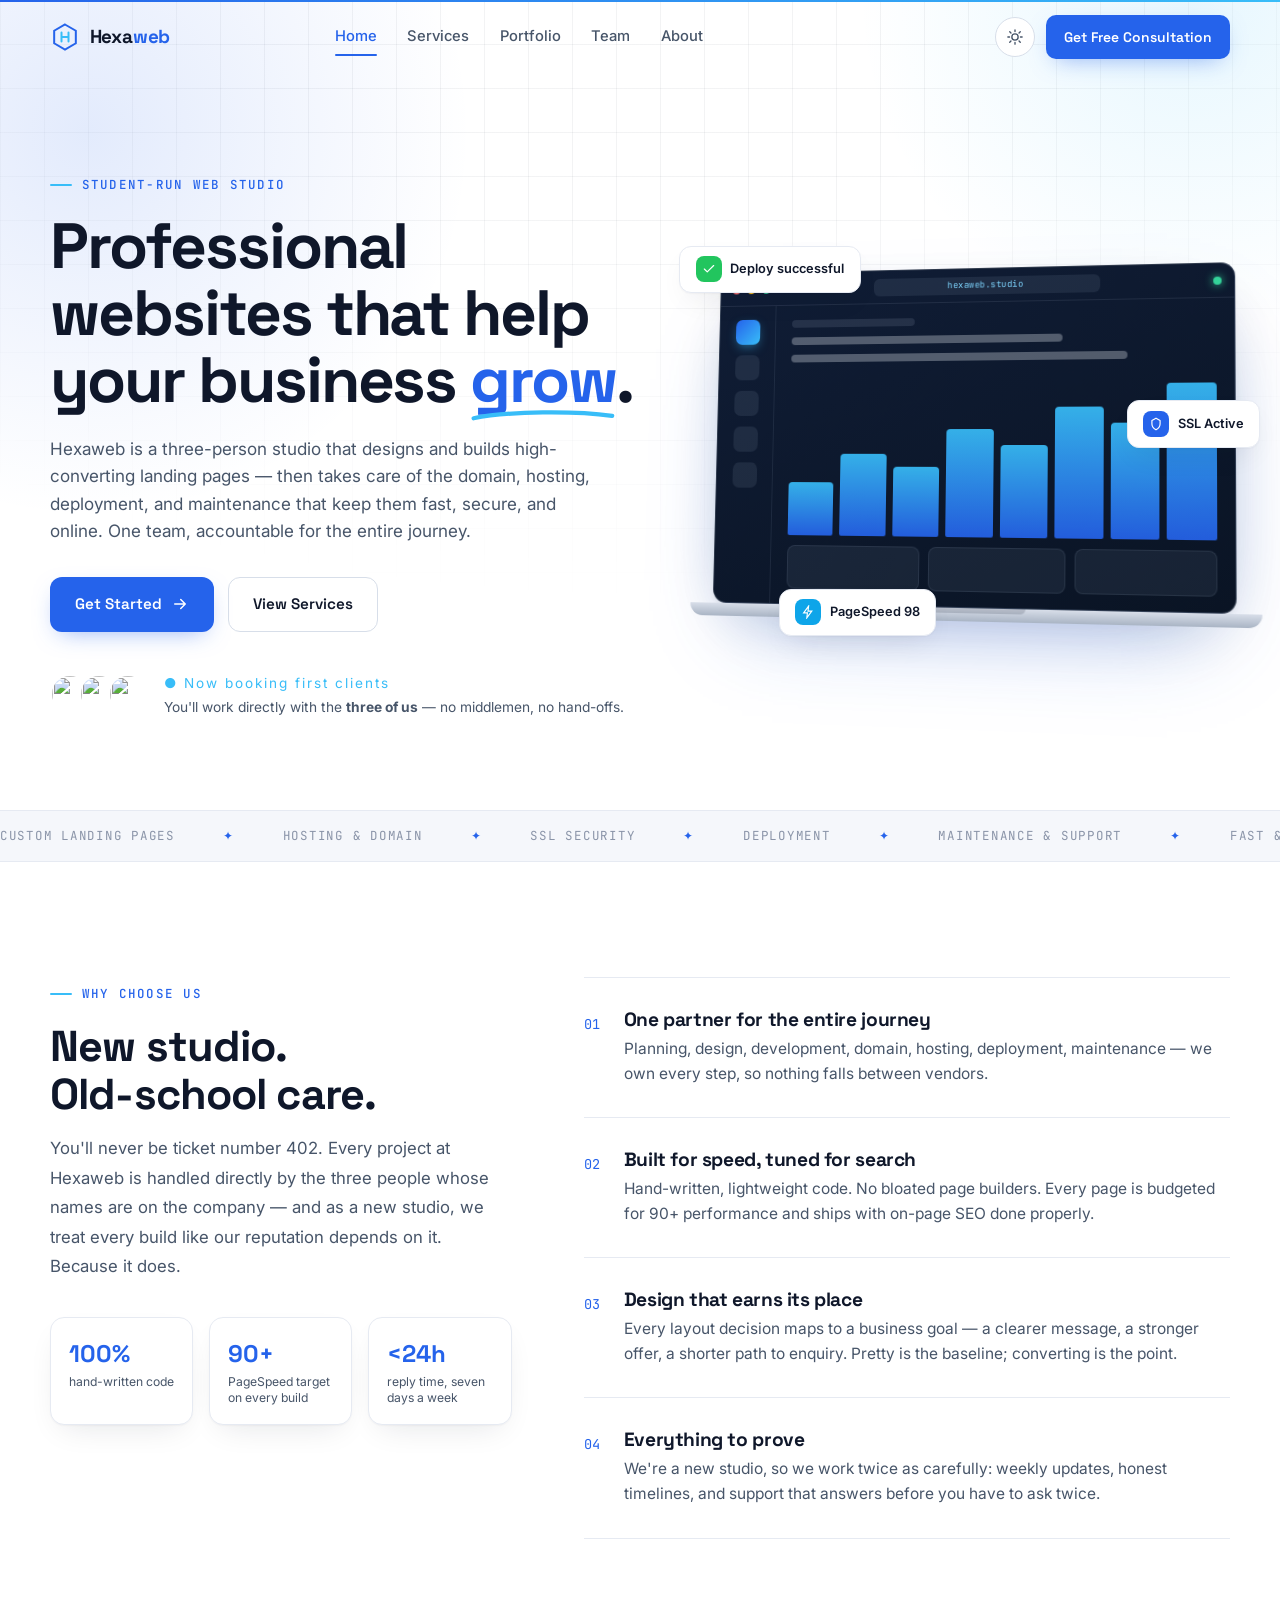
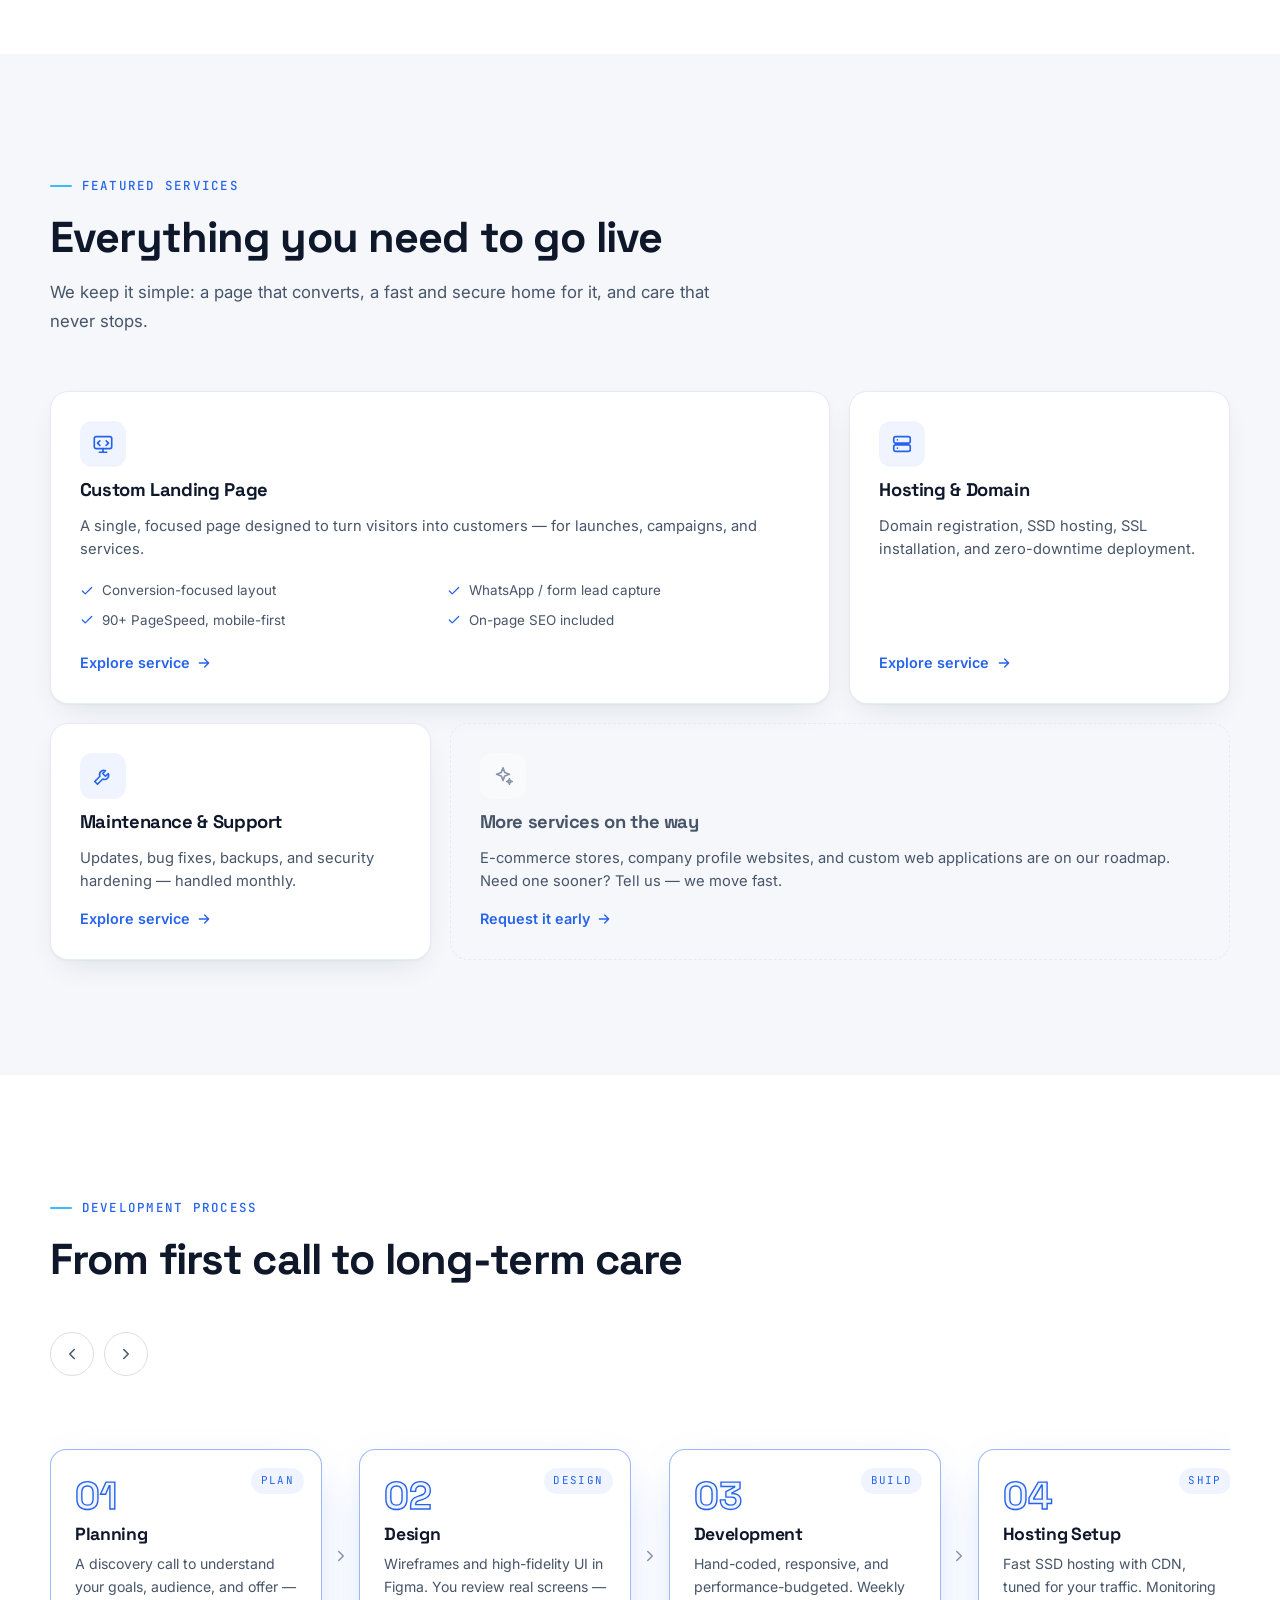
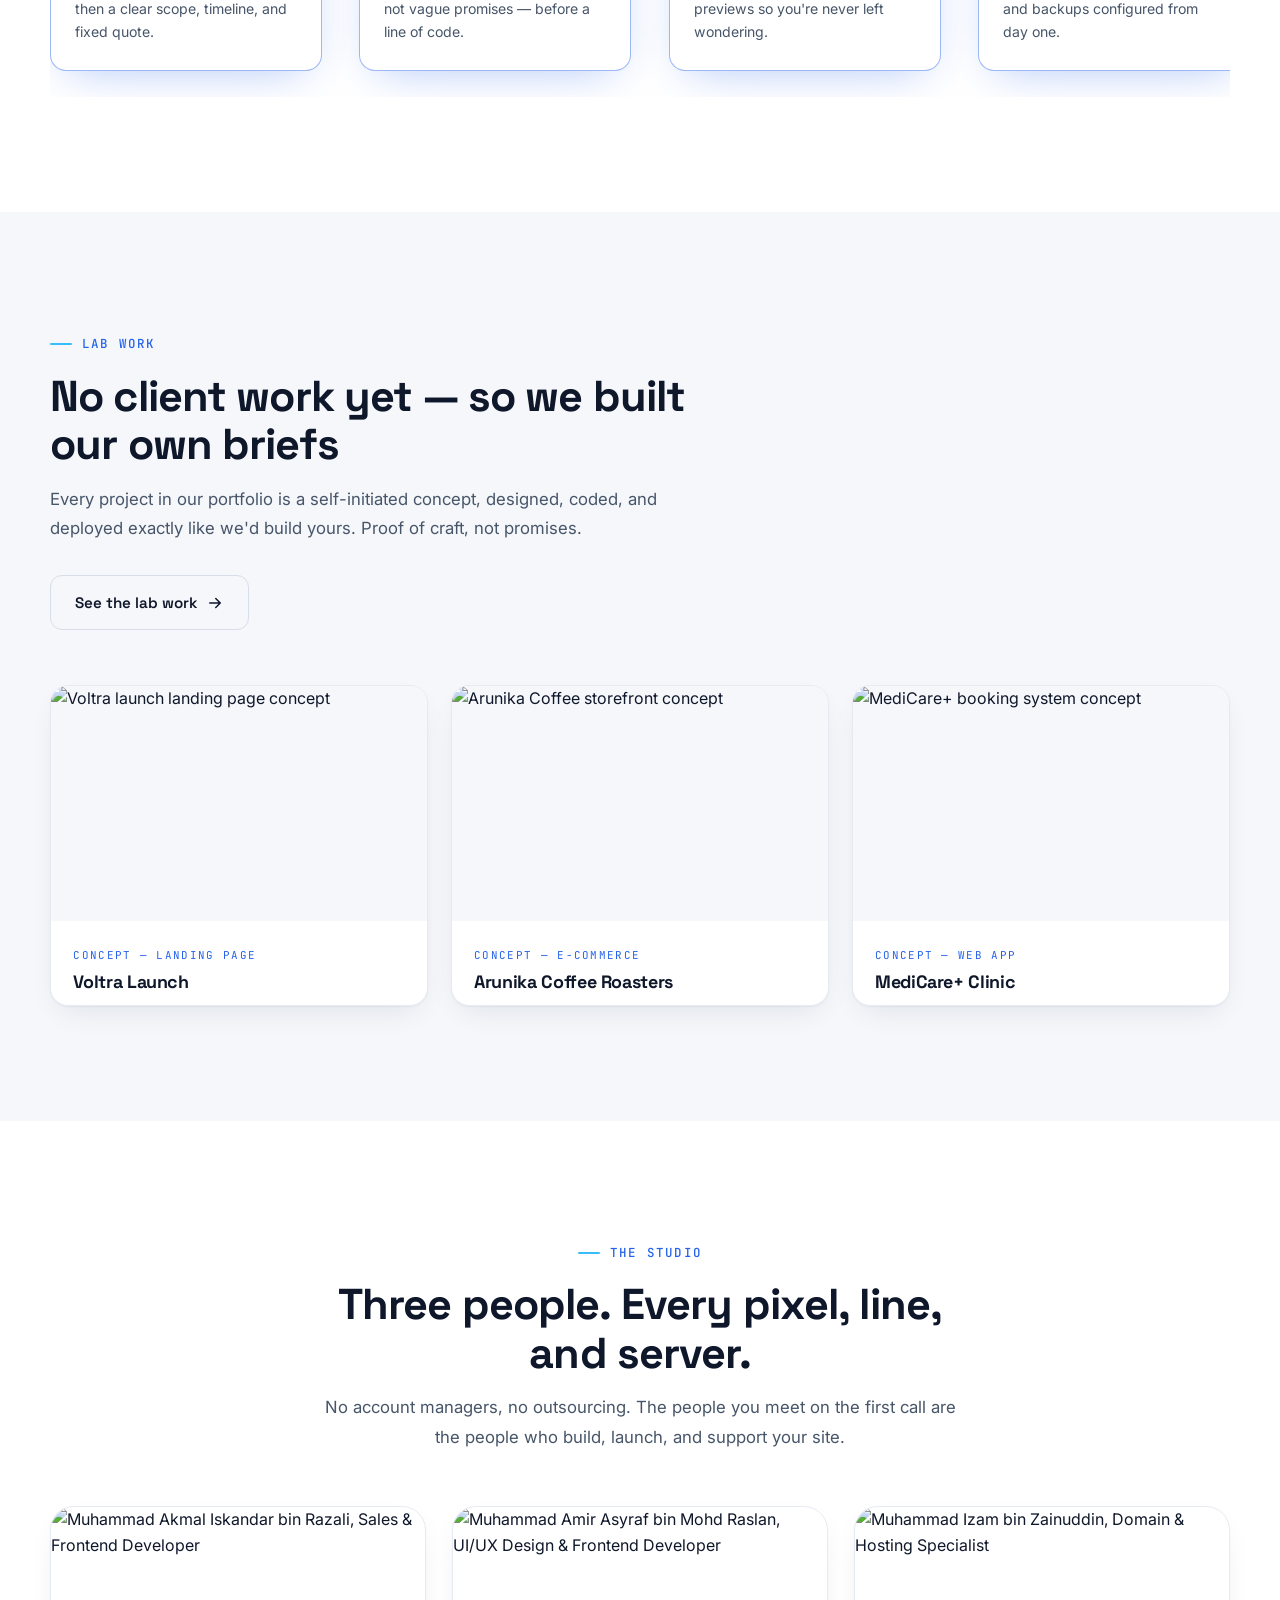
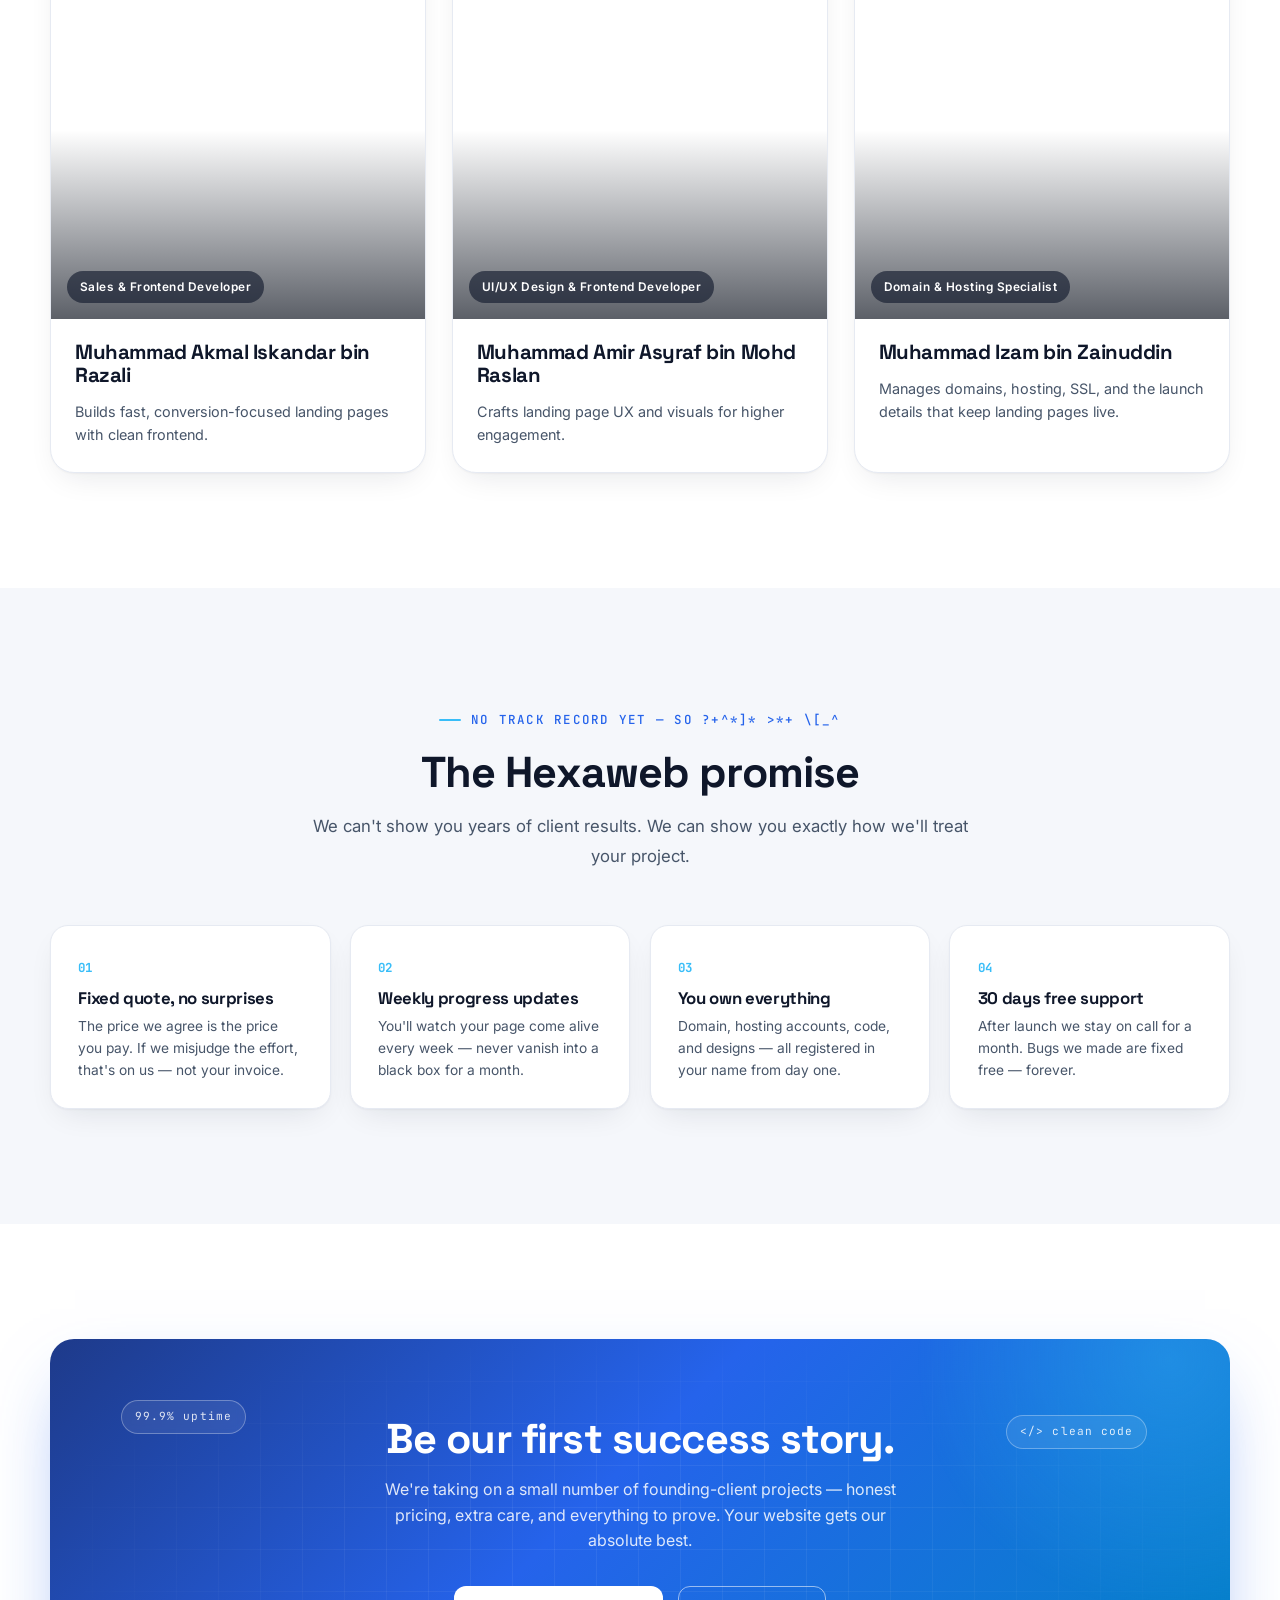
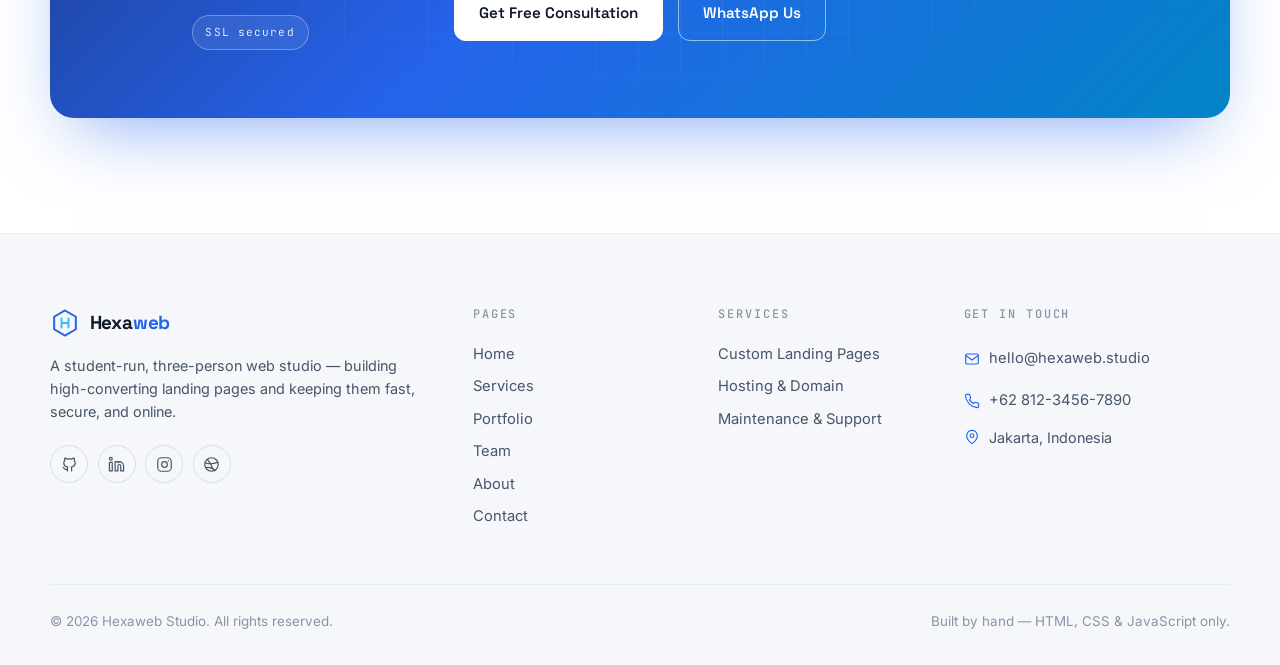
==== commit 3594b436: "light defualt" ====
--- a/index.html
+++ b/index.html
@@ -14,12 +14,7 @@
   <meta property="og:url" content="https://hexaweb.studio/index.html">
   <link rel="canonical" href="https://hexaweb.studio/index.html">
   <link rel="icon" type="image/svg+xml" href="data:image/svg+xml,%3Csvg xmlns='http://www.w3.org/2000/svg' viewBox='0 0 24 24'%3E%3Cpath fill='%232563eb' d='M12 1.5l9.09 5.25v10.5L12 22.5l-9.09-5.25v-10.5z'/%3E%3Cpath fill='none' stroke='%2338bdf8' stroke-width='1.6' stroke-linecap='round' d='M9.2 8.4v7.2M14.8 8.4v7.2M9.2 12h5.6'/%3E%3C/svg%3E">
-  <script>
-    (function(){try{var t=localStorage.getItem('hexaweb-theme');
-      if(t==='dark'||t==='light'){document.documentElement.setAttribute('data-theme',t);}
-      else if(matchMedia('(prefers-color-scheme: dark)').matches){document.documentElement.setAttribute('data-theme','dark');}
-    }catch(e){}})();
-  </script>
+  <script>(function(){try{var t=localStorage.getItem('hexaweb-theme');if(t==='dark'||t==='light'){document.documentElement.setAttribute('data-theme',t);}}catch(e){}})();</script>
   <link rel="preconnect" href="https://fonts.googleapis.com">
   <link rel="preconnect" href="https://fonts.gstatic.com" crossorigin>
   <link href="https://fonts.googleapis.com/css2?family=Space+Grotesk:wght@400;500;600;700&family=Inter:wght@400;500;600&family=JetBrains+Mono:wght@400;500&display=swap" rel="stylesheet">
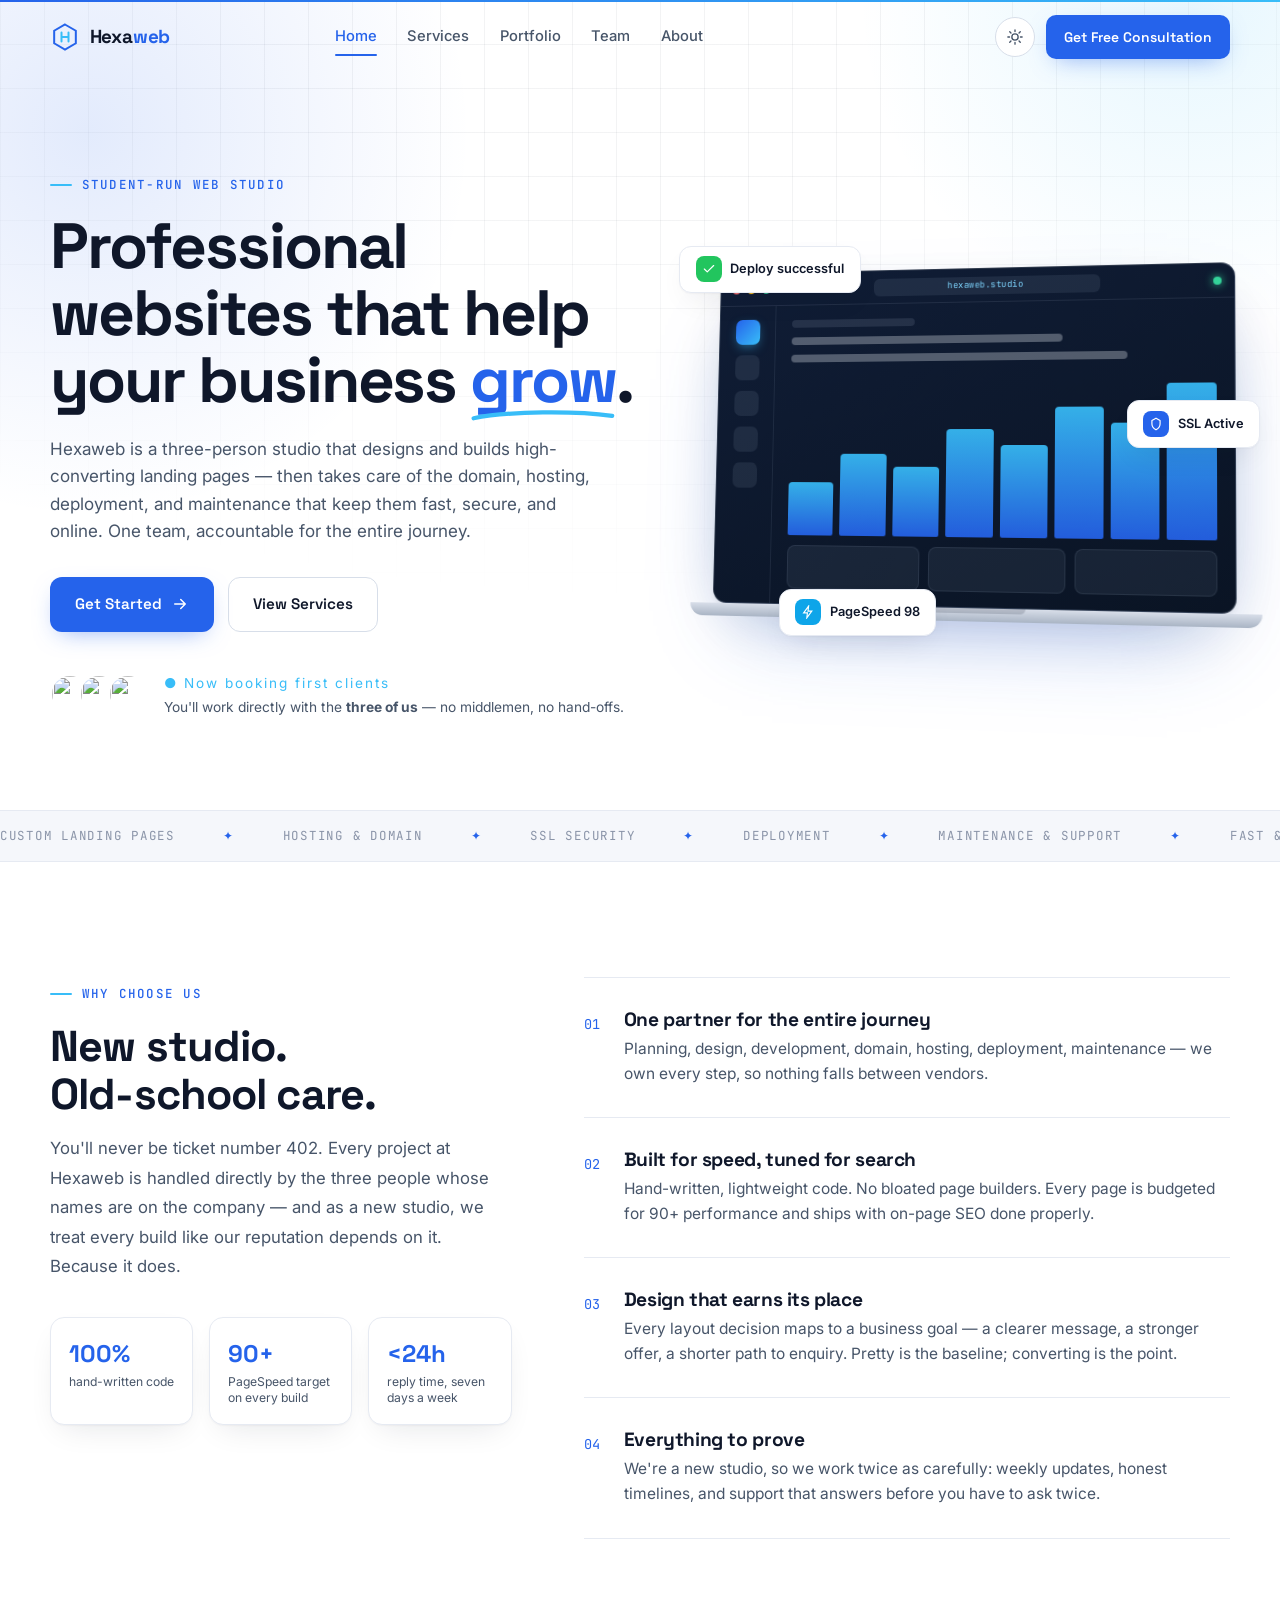
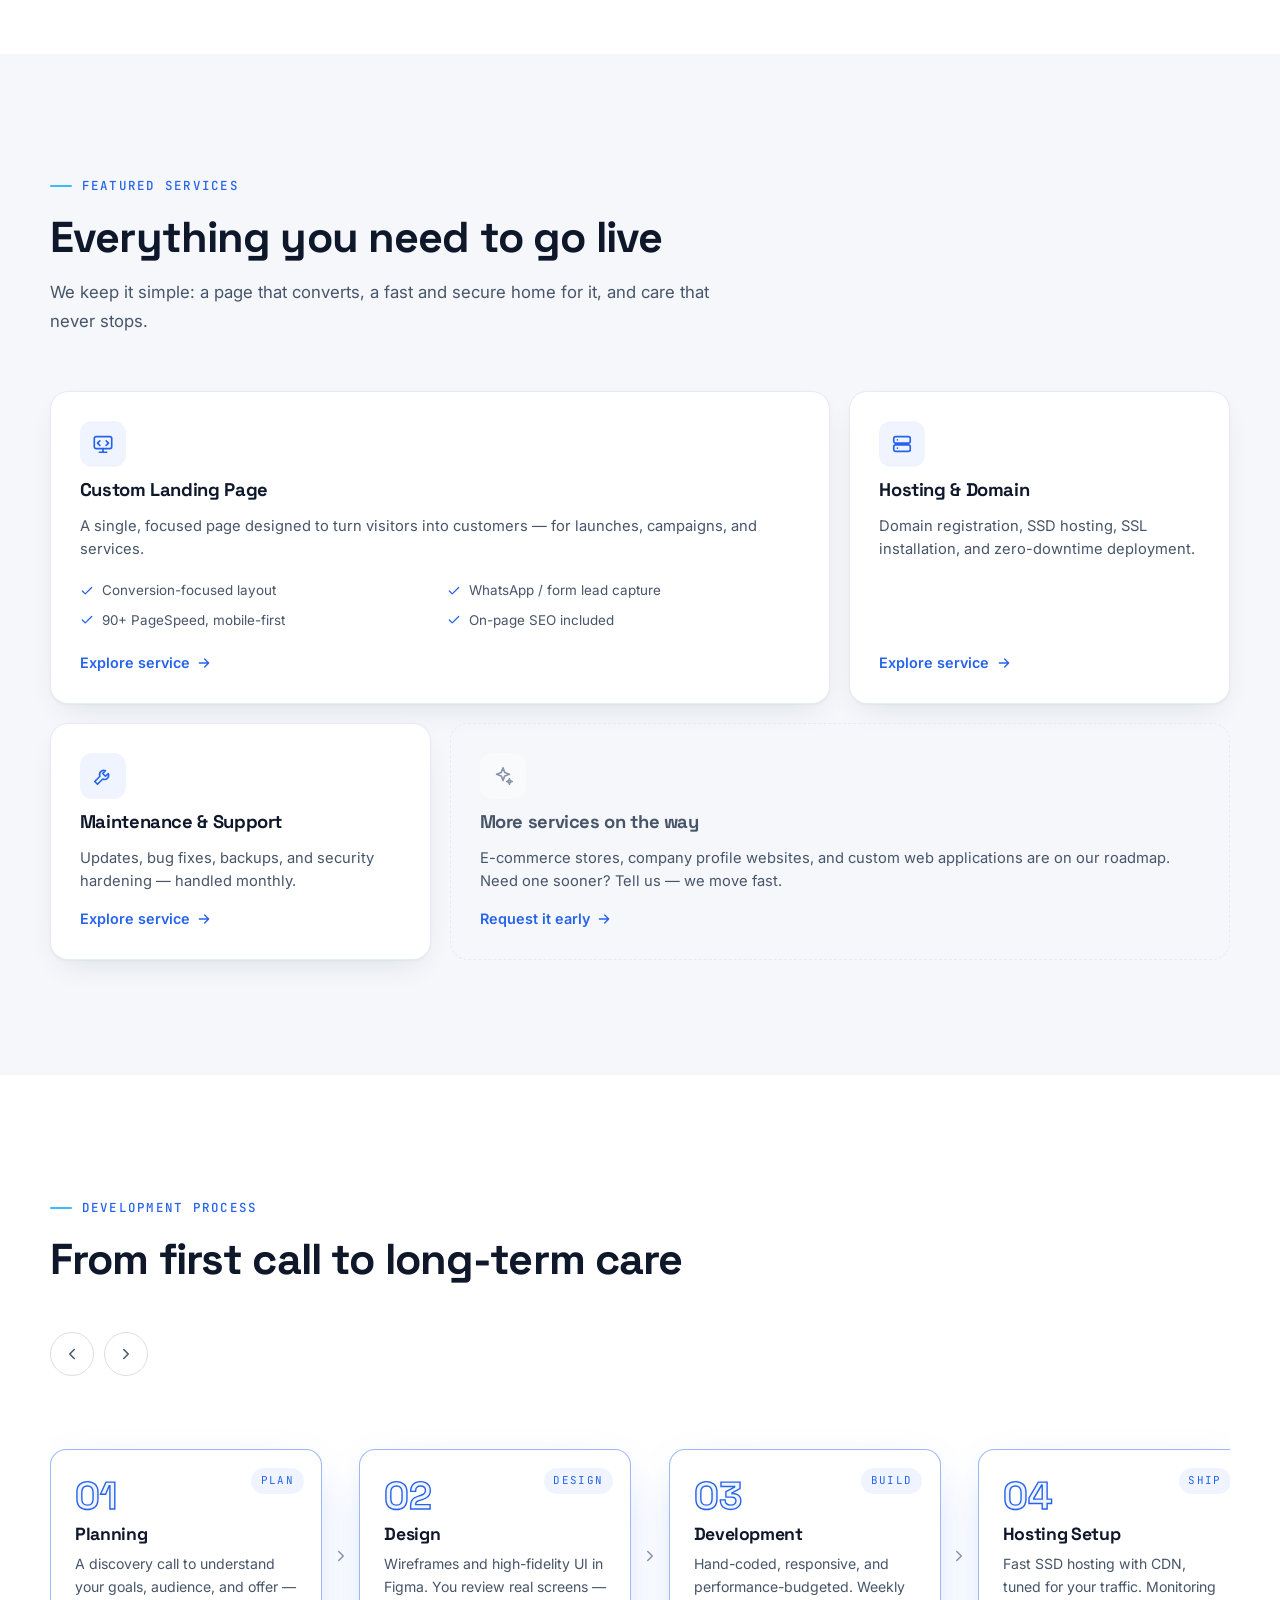
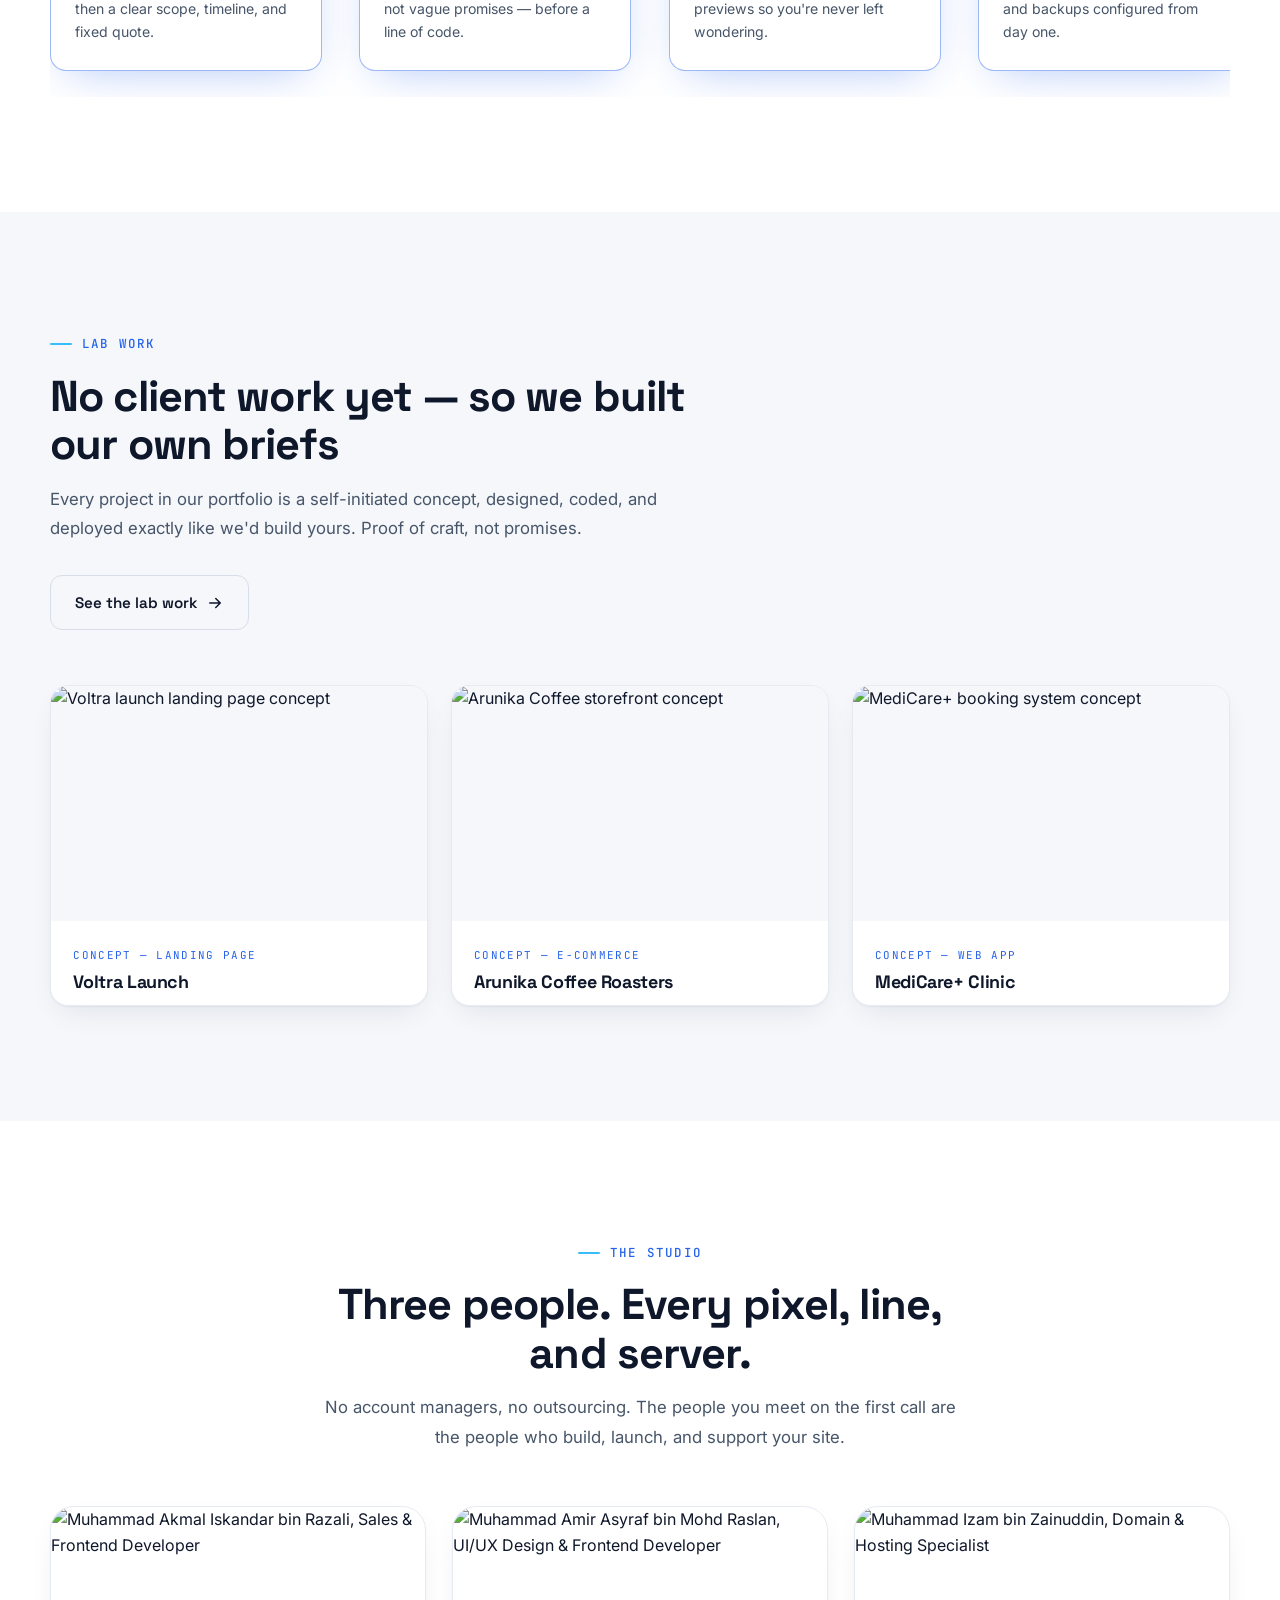
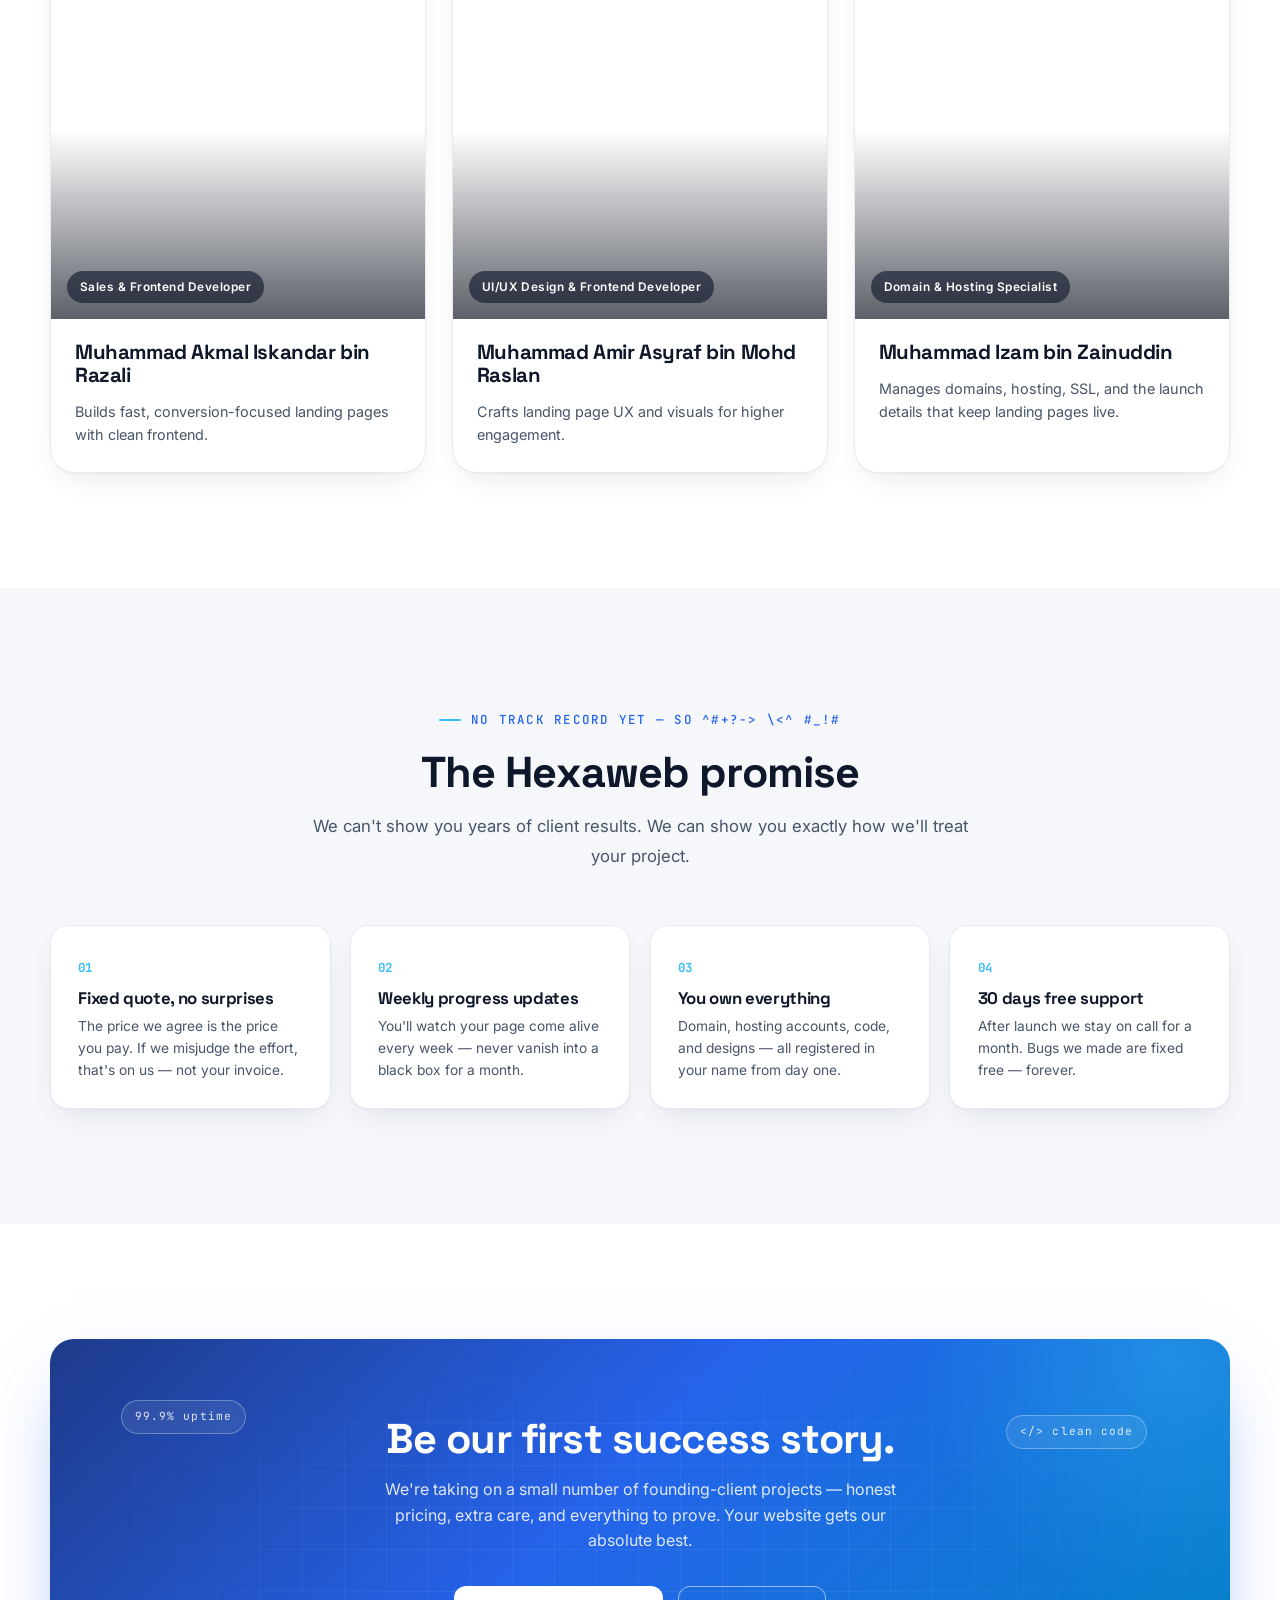
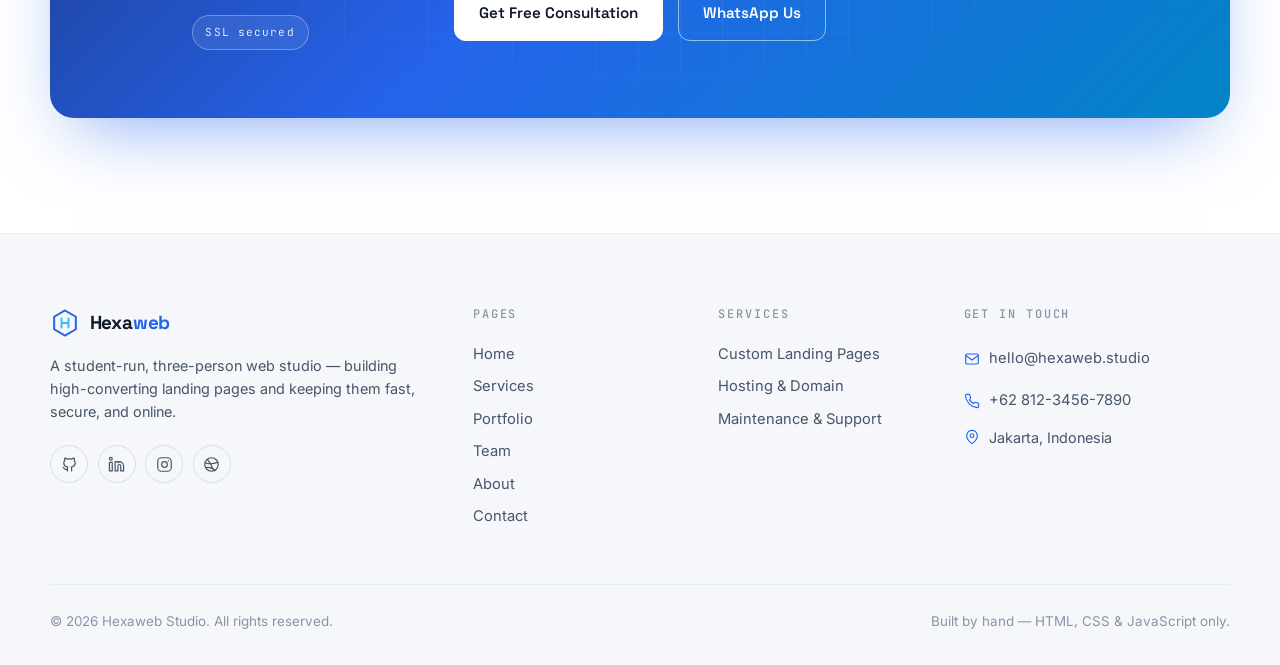
==== commit 371ae40b: "fix home bug" ====
--- a/index.html
+++ b/index.html
@@ -47,9 +47,9 @@
           </div>
           <div class="hero-trust" data-reveal style="--d:.32s">
             <div class="avatars" aria-hidden="true">
-              <img src="https://picsum.photos/seed/developer-arga/80/80" alt="">
-              <img src="https://picsum.photos/seed/designer-nadia/80/80" alt="">
-              <img src="https://picsum.photos/seed/backend-bima/80/80" alt="">
+              <img src="asset/akmal.JPG" alt="">
+              <img src="asset/amir.jpg" alt="">
+              <img src="asset/izam.jpg" alt="">
             </div>
             <div class="trust-text">
               <span class="stars">● Now booking first clients</span>
--- a/style.css
+++ b/style.css
@@ -256,11 +256,12 @@
 @keyframes draw{to{stroke-dashoffset:0}}
 .hero-lead{max-width:34rem;color:var(--text-2);font-size:1.07rem;margin-bottom:2rem}
 .hero-cta{display:flex;gap:.9rem;flex-wrap:wrap;margin-bottom:2.4rem}
-.hero-trust{display:flex;align-items:center;gap:1rem}
-.avatars{display:flex}
-.avatars img{width:40px;height:40px;border-radius:50%;border:2px solid var(--bg);object-fit:cover}
+.hero-trust{display:flex;align-items:center;gap:1rem;flex-wrap:wrap;row-gap:.9rem}
+.avatars{display:flex;flex:none}
+.avatars img{width:40px;height:40px;border-radius:50%;border:2px solid var(--bg);object-fit:cover;flex:none}
 .avatars img + img{margin-left:-11px}
 .trust-text .stars{color:var(--accent);letter-spacing:2px;font-size:.85rem}
+.trust-text{flex:1;min-width:0}
 .trust-text p{font-size:.86rem;color:var(--text-2)}
 
 /* Laptop mockup */
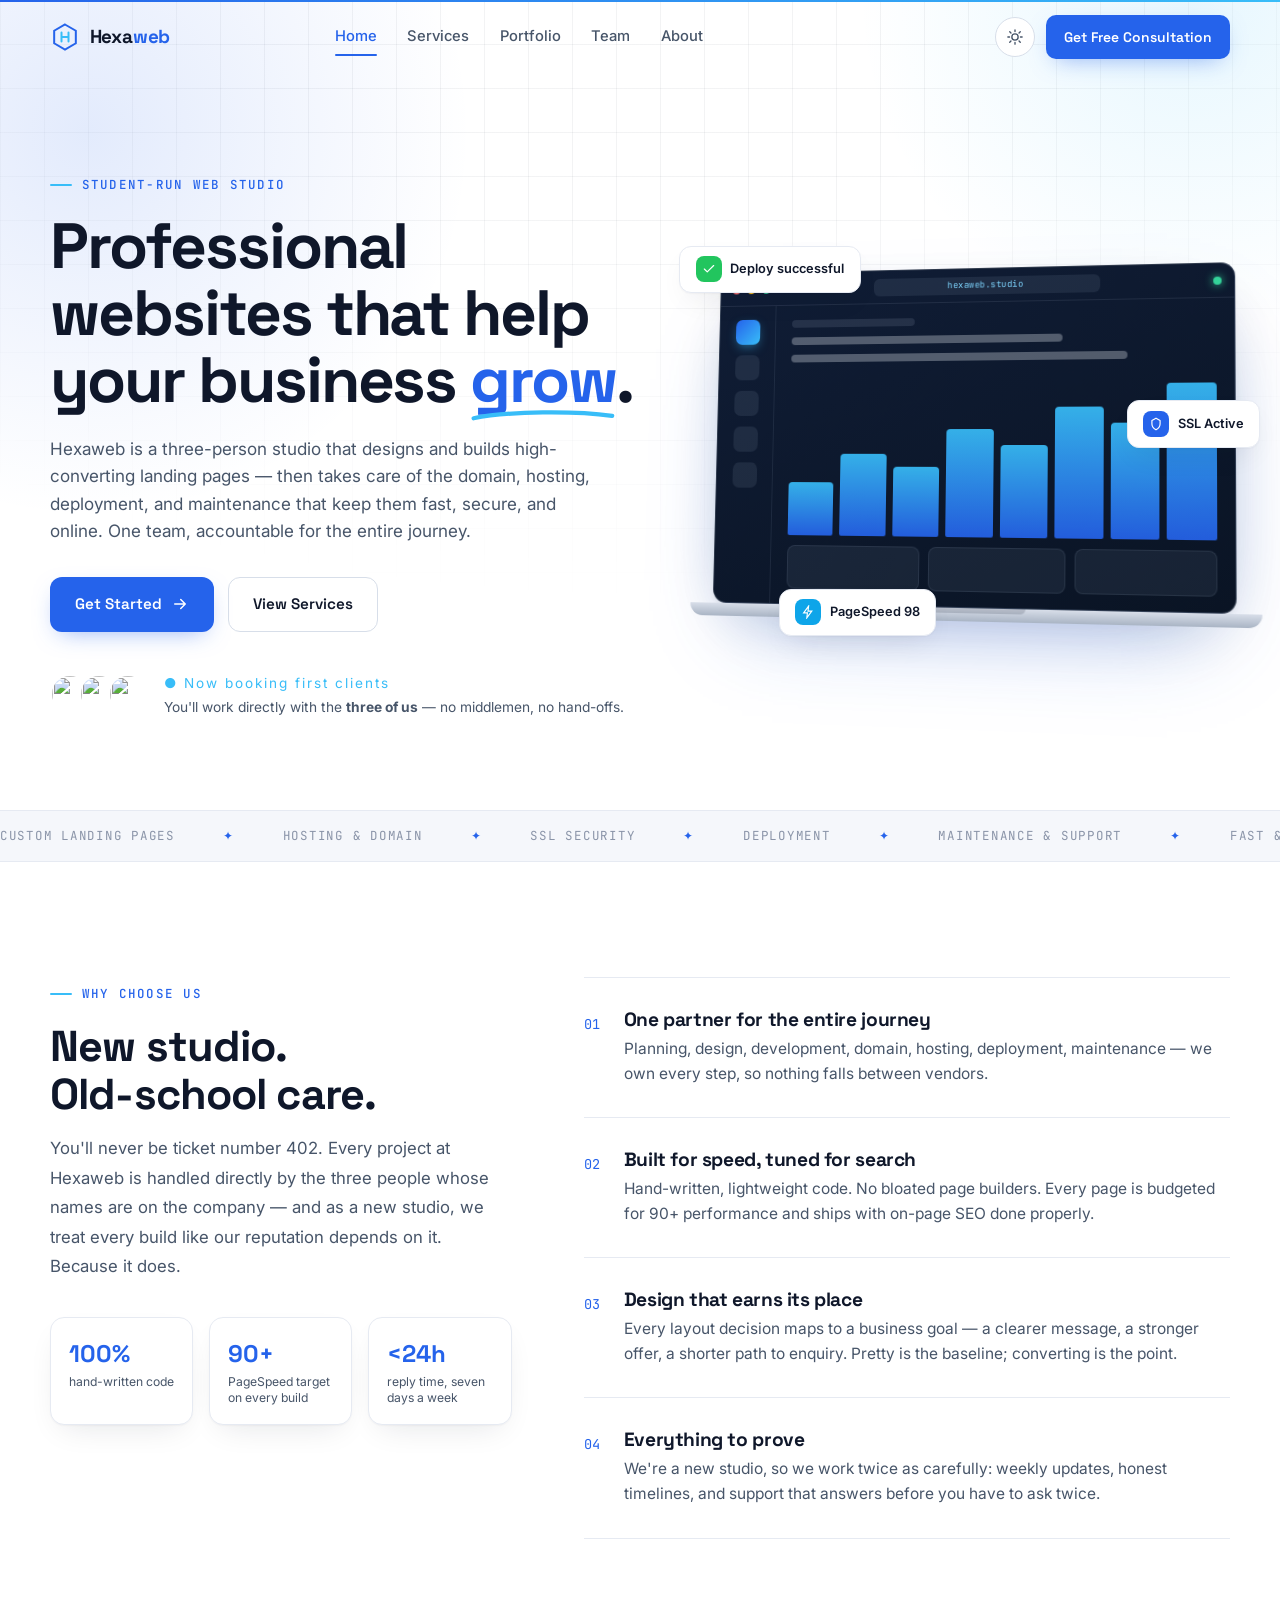
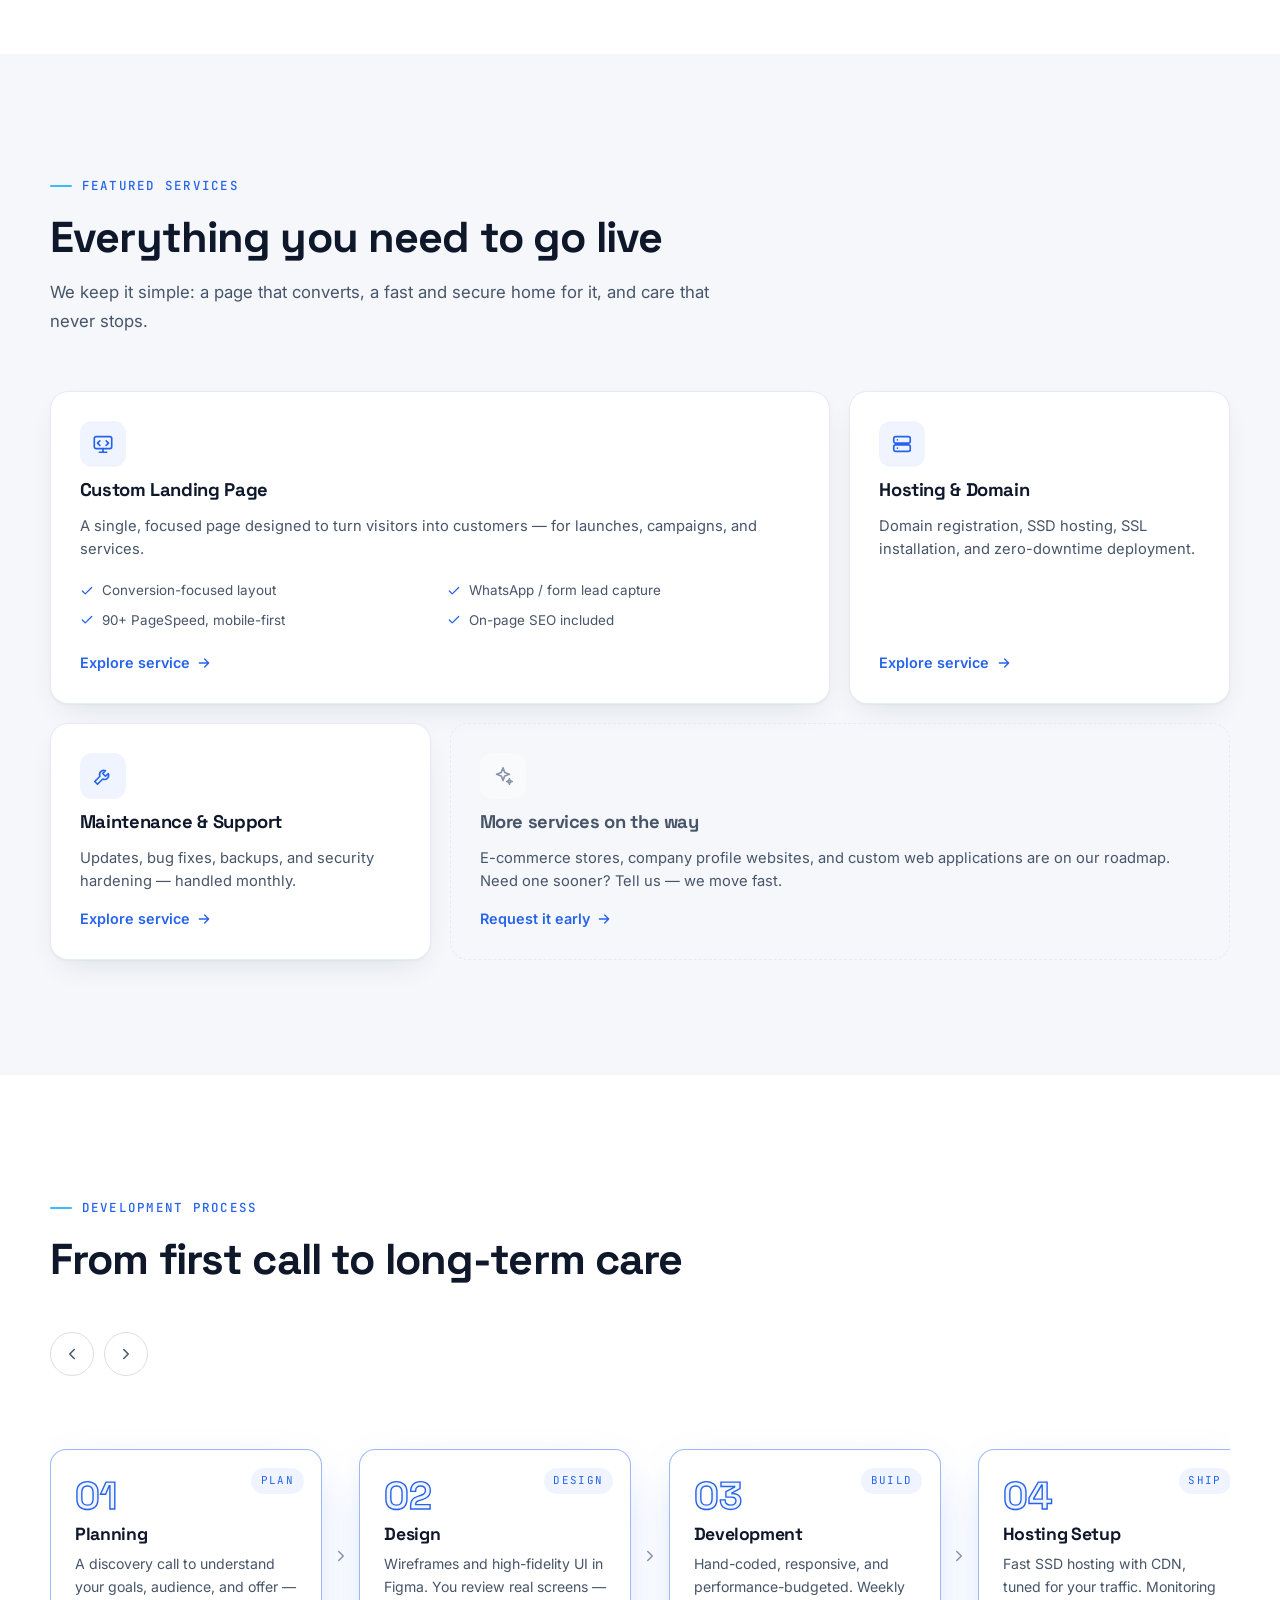
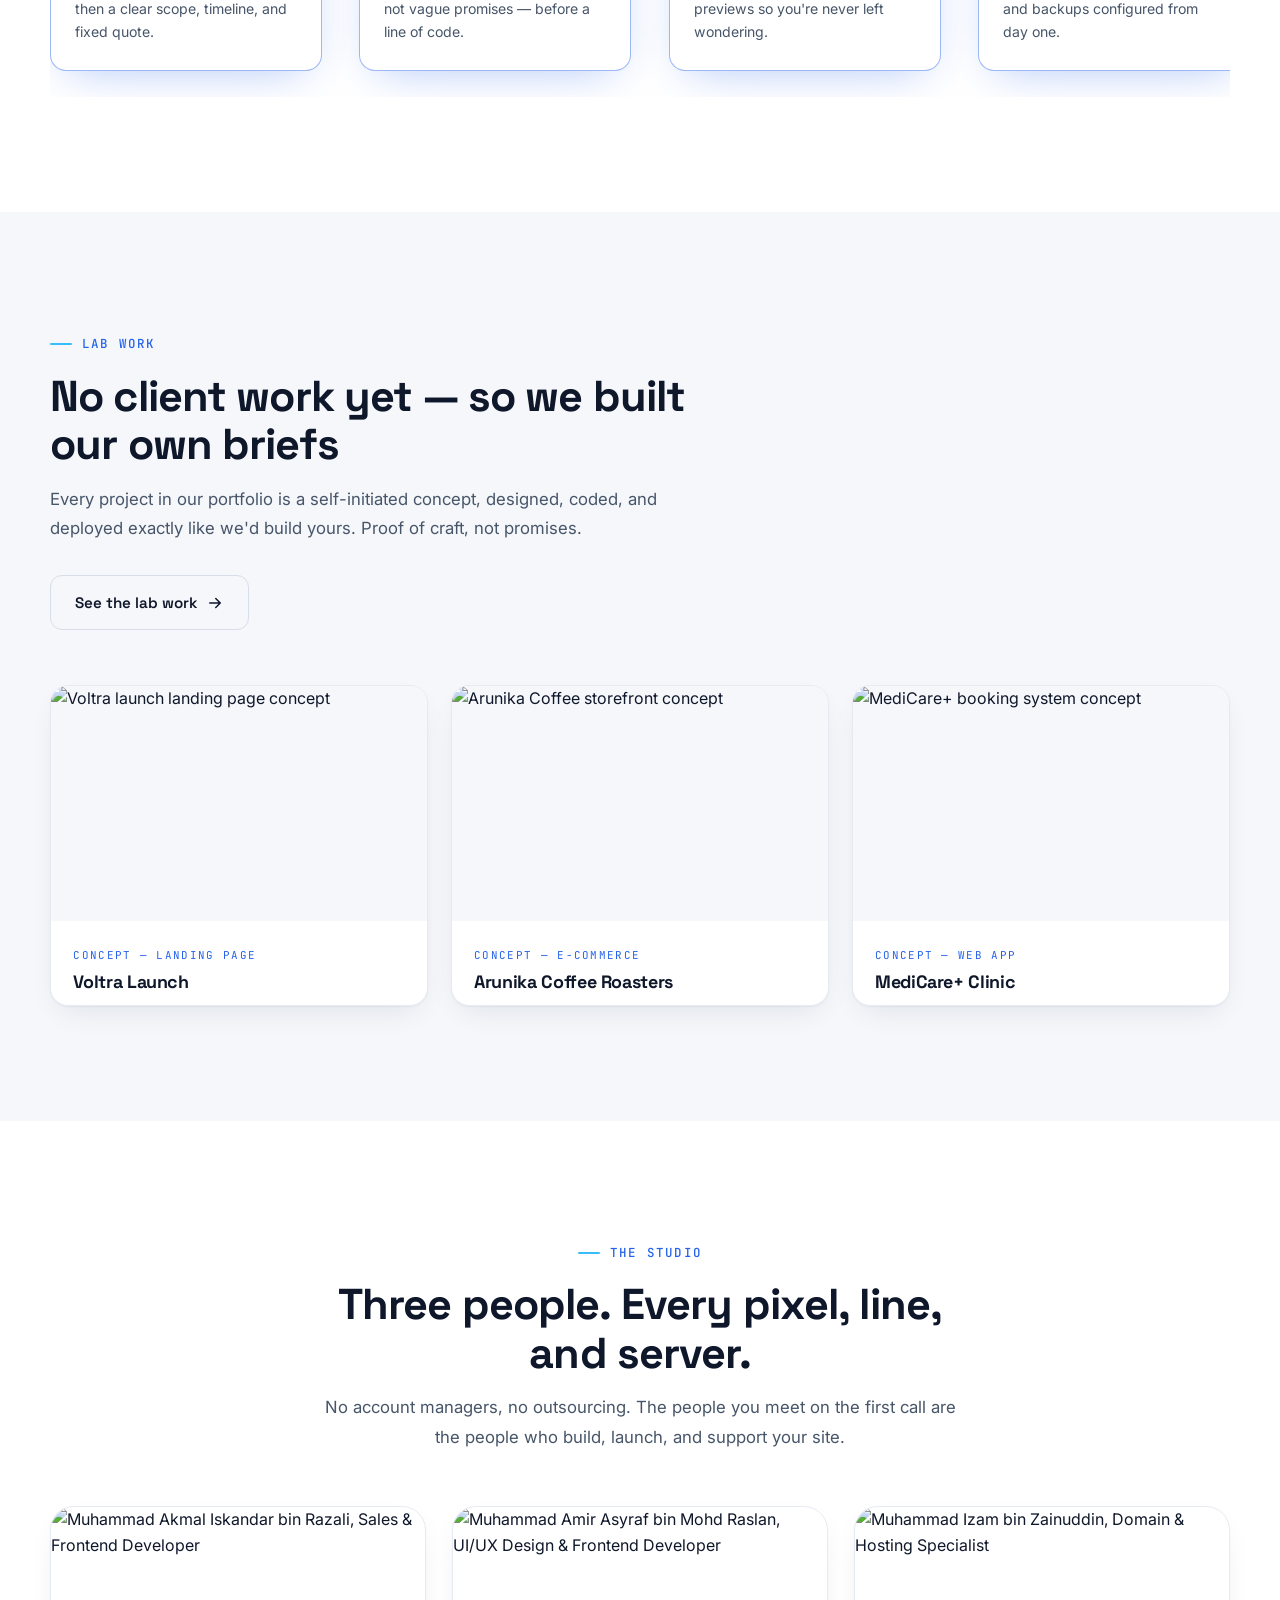
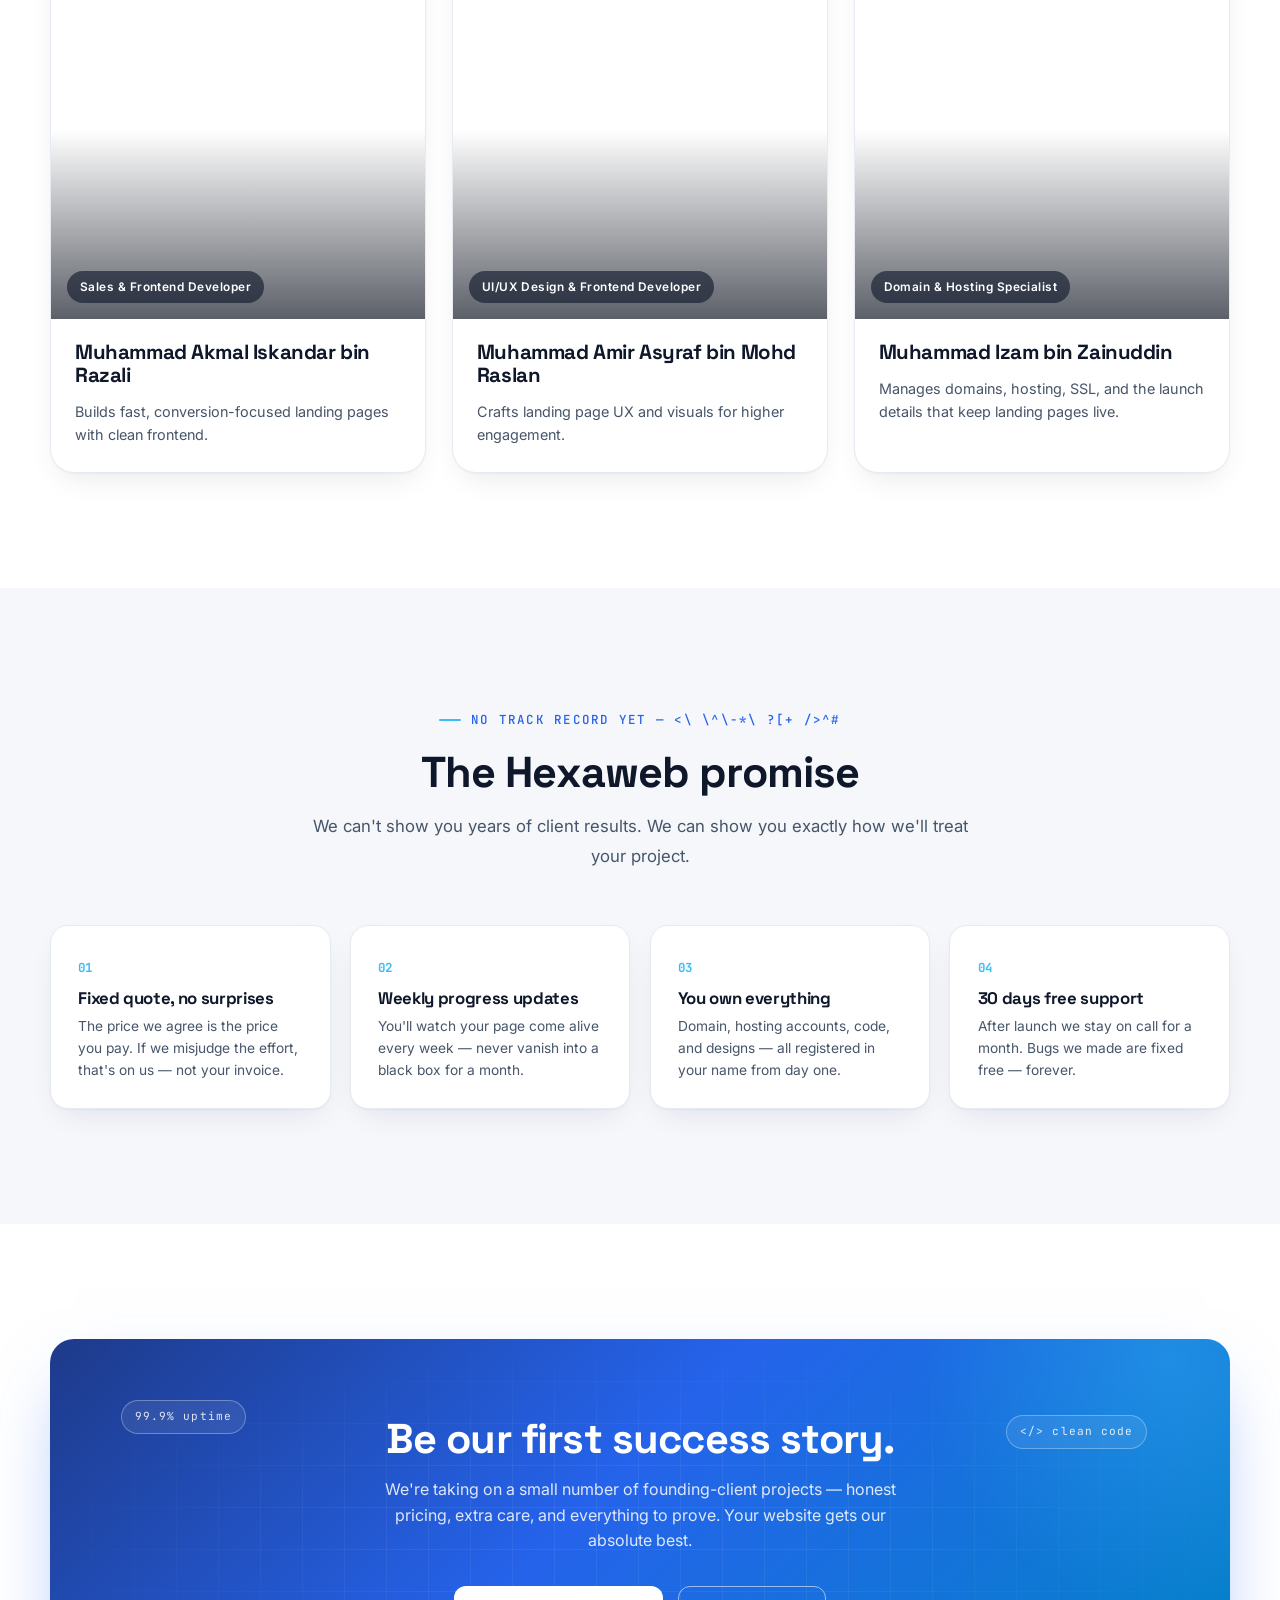
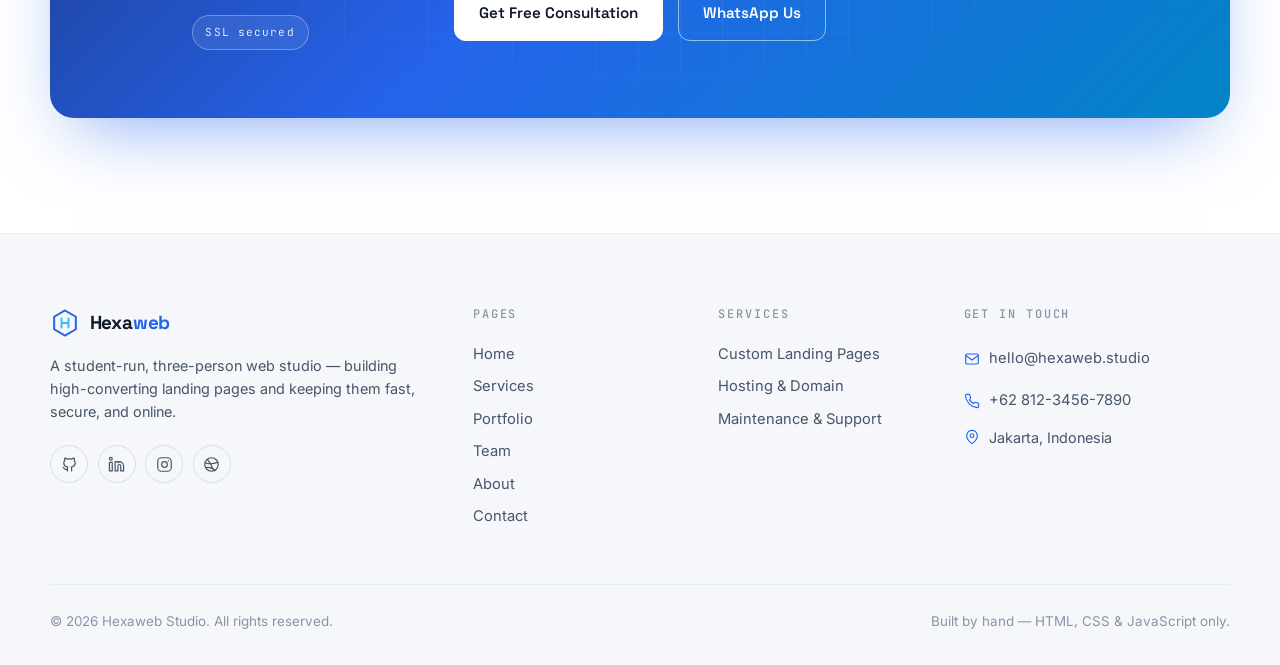
==== commit 5bfbd438: "update photo bug" ====
--- a/index.html
+++ b/index.html
@@ -48,8 +48,8 @@
           <div class="hero-trust" data-reveal style="--d:.32s">
             <div class="avatars" aria-hidden="true">
               <img src="asset/akmal.JPG" alt="">
-              <img src="asset/amir.jpg" alt="">
-              <img src="asset/izam.jpg" alt="">
+              <img src="asset/amir.JPG" alt="">
+              <img src="asset/izam.JPG" alt="">
             </div>
             <div class="trust-text">
               <span class="stars">● Now booking first clients</span>
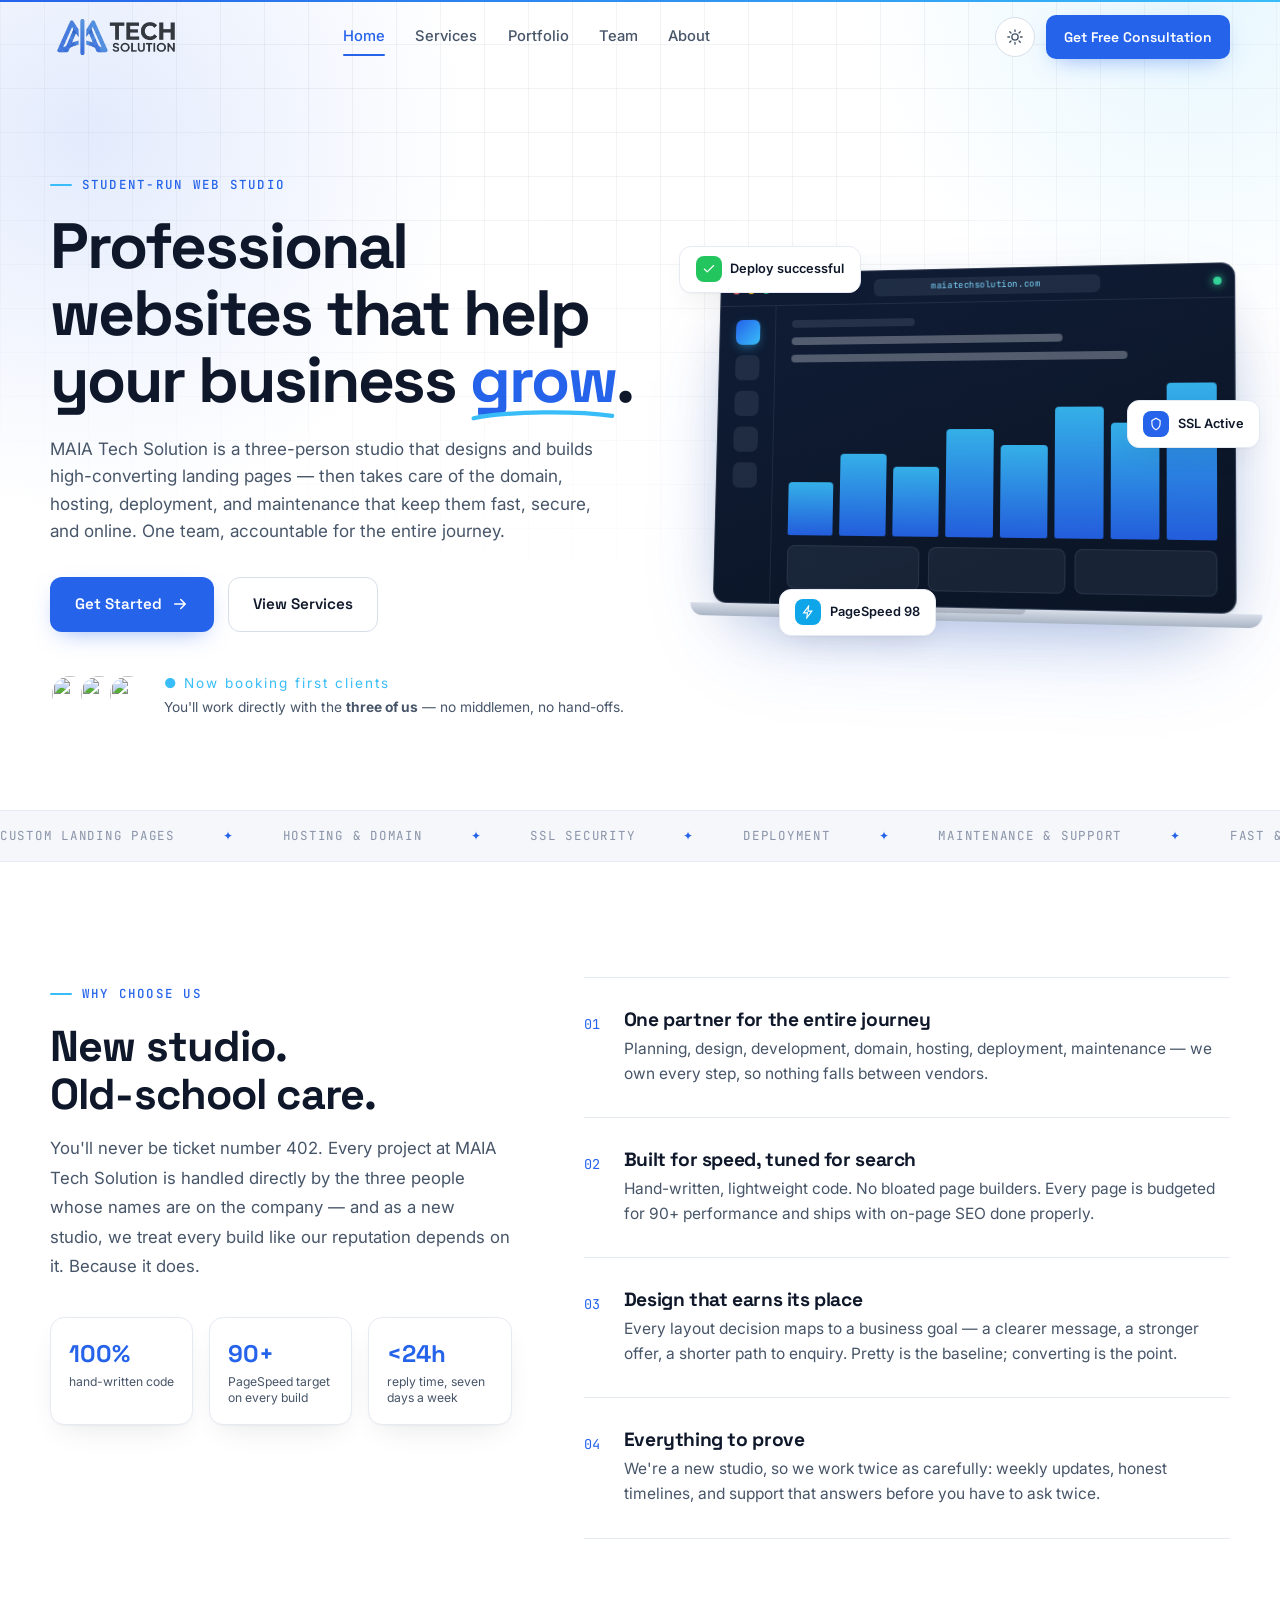
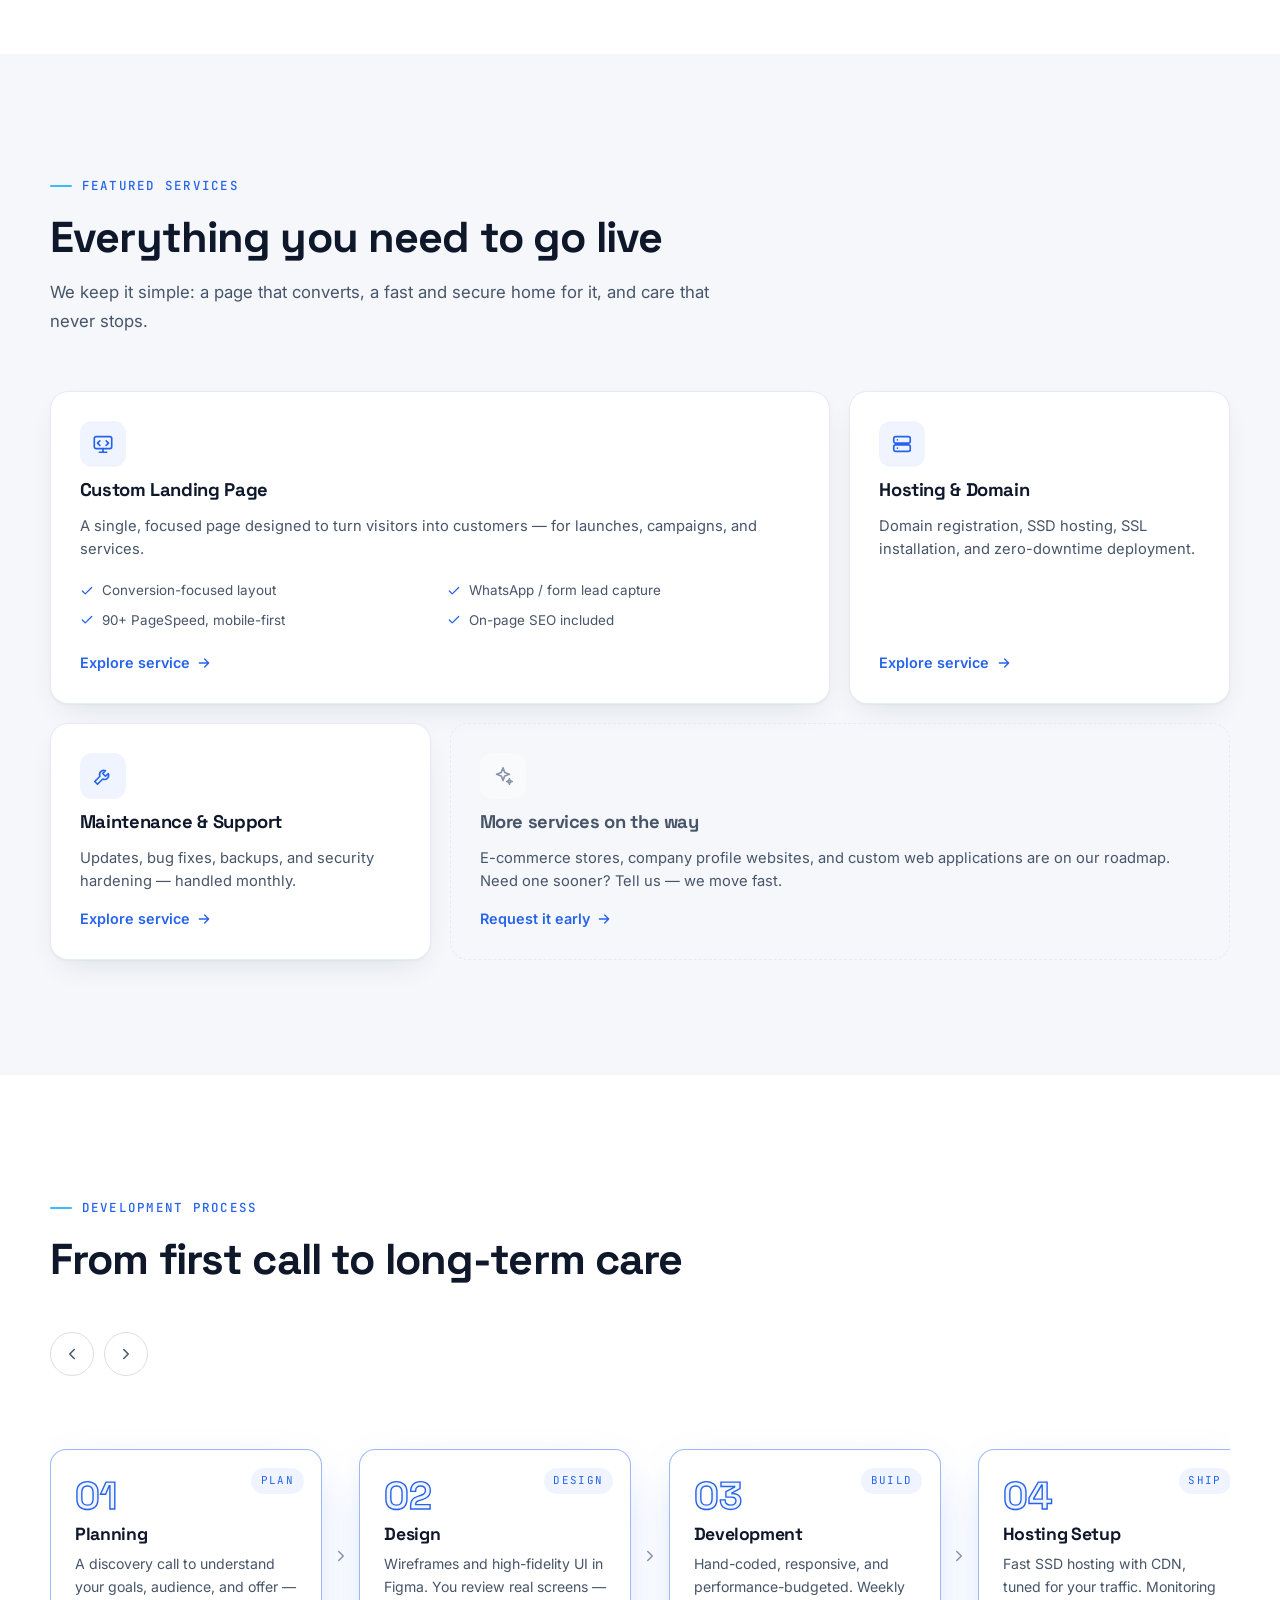
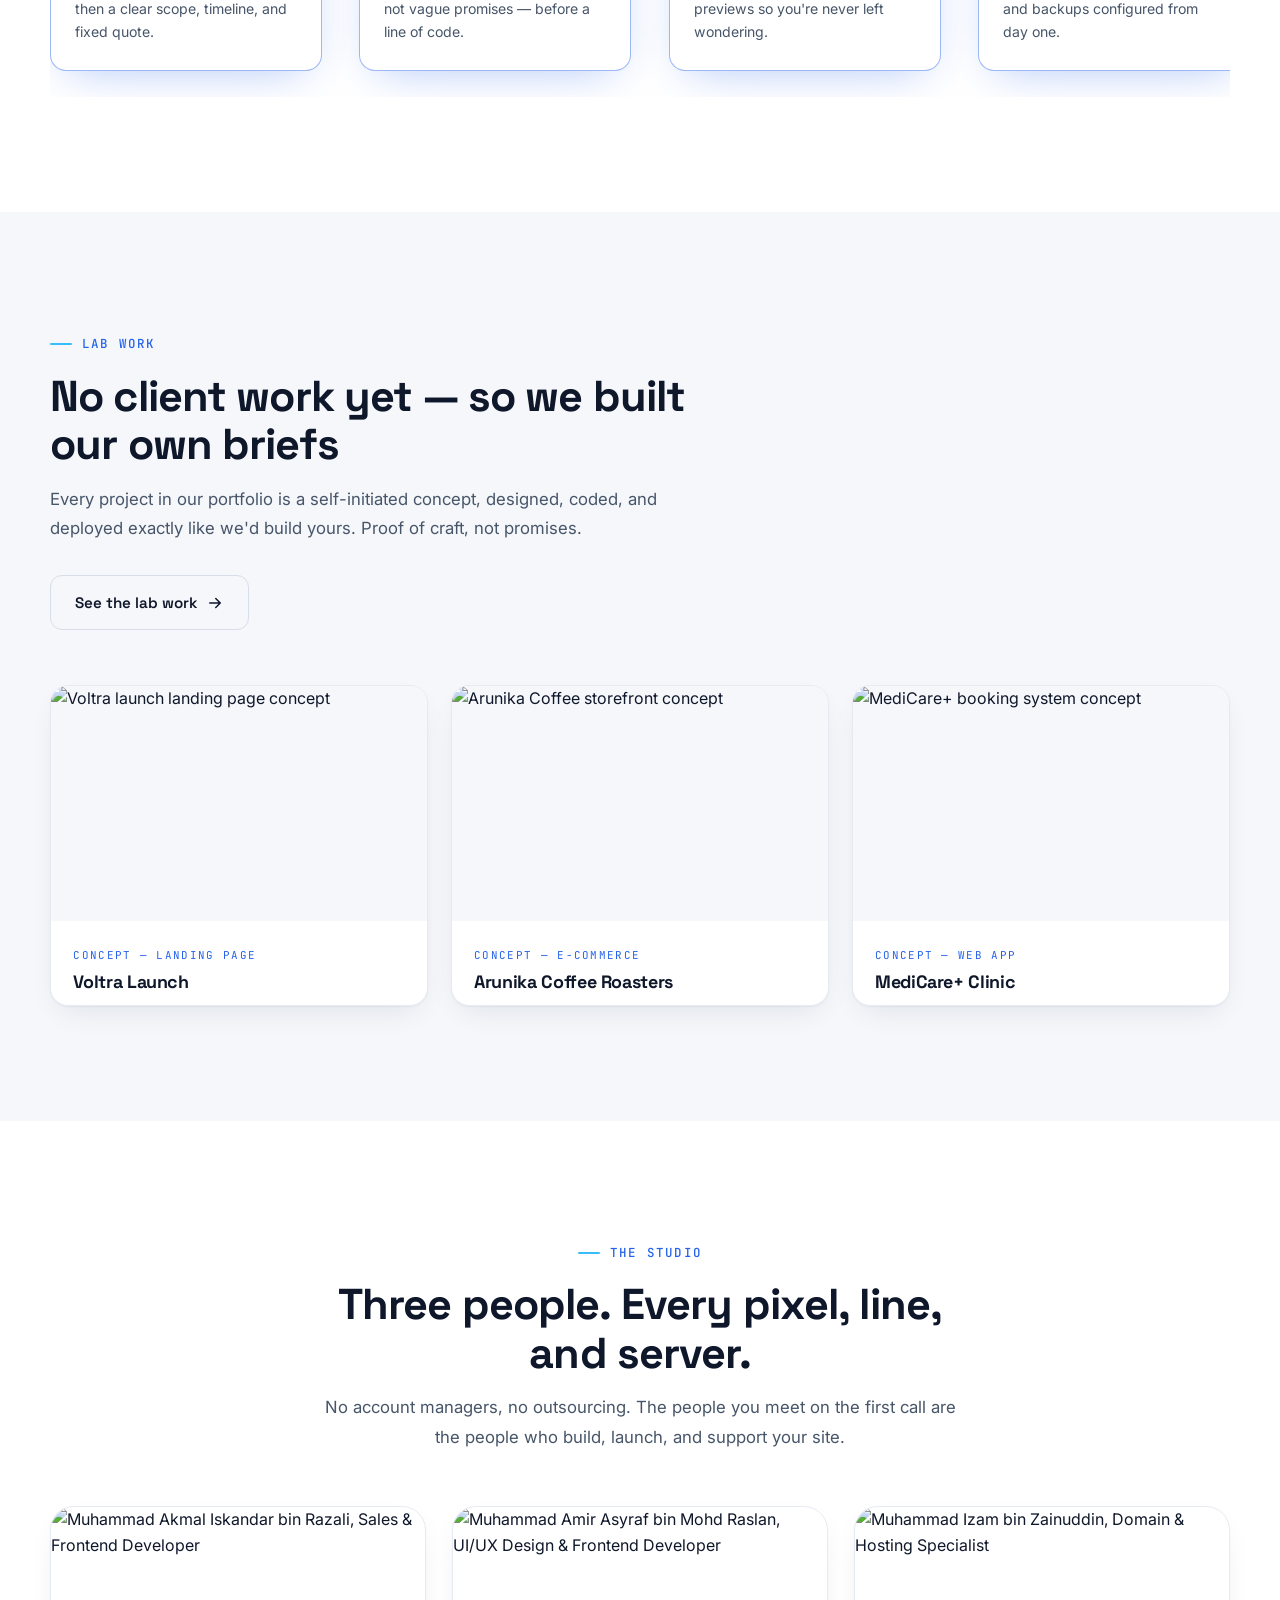
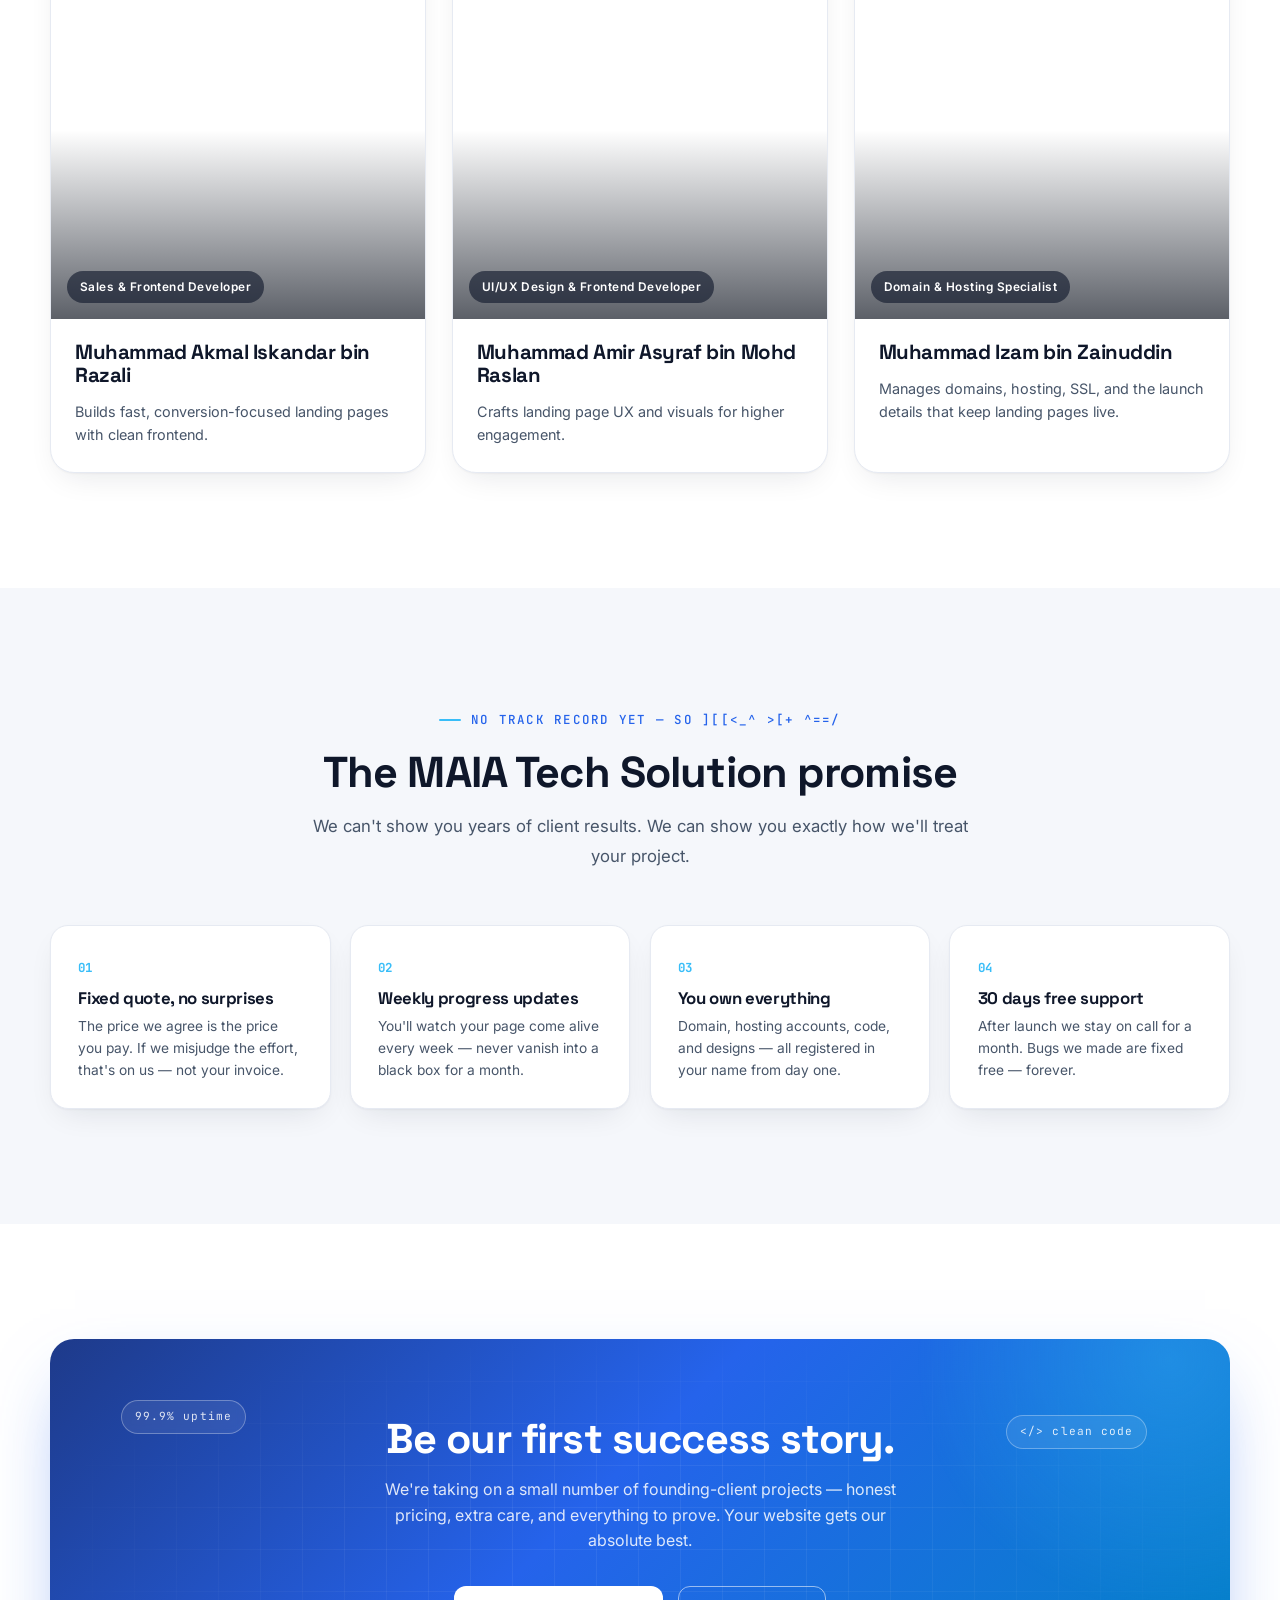
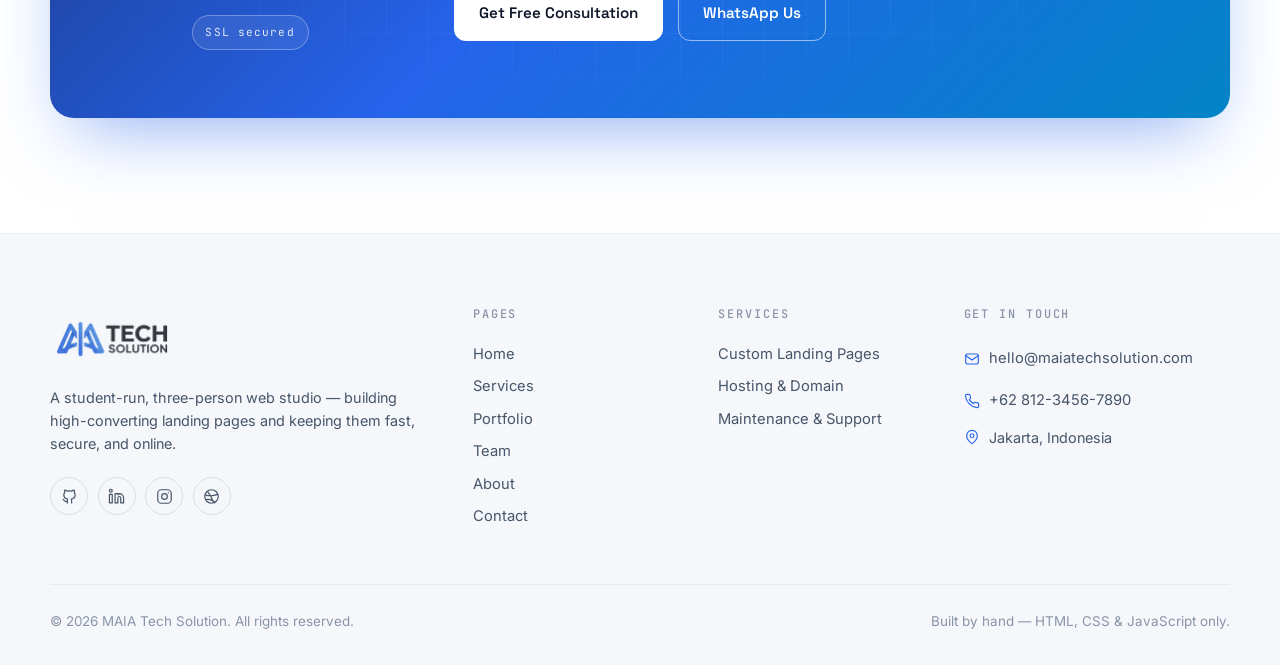
==== commit 77cd9c07: "update busines name and logo" ====
--- a/index.html
+++ b/index.html
@@ -3,18 +3,18 @@
 <head>
   <meta charset="UTF-8">
   <meta name="viewport" content="width=device-width, initial-scale=1.0">
-  <title>Hexaweb Studio — Landing Pages, Hosting & Maintenance for Growing Businesses</title>
-  <meta name="description" content="Hexaweb is a student-run, three-person web studio. We build high-converting landing pages, set up your domain, hosting and SSL, and keep everything fast, secure, and online.">
+  <title>MAIA Tech Solution — Landing Pages, Hosting & Maintenance for Growing Businesses</title>
+  <meta name="description" content="MAIA Tech Solution is a student-run, three-person web studio. We build high-converting landing pages, set up your domain, hosting and SSL, and keep everything fast, secure, and online.">
   <meta name="theme-color" content="#ffffff" media="(prefers-color-scheme: light)">
   <meta name="theme-color" content="#070d19" media="(prefers-color-scheme: dark)">
   <meta property="og:type" content="website">
-  <meta property="og:title" content="Hexaweb Studio — Professional Websites That Help Your Business Grow">
+  <meta property="og:title" content="MAIA Tech Solution — Professional Websites That Help Your Business Grow">
   <meta property="og:description" content="No clients yet — everything to prove. Landing pages, hosting, and maintenance from a hungry three-person studio.">
-  <meta property="og:image" content="https://picsum.photos/seed/hexaweb-og-home/1200/630">
-  <meta property="og:url" content="https://hexaweb.studio/index.html">
-  <link rel="canonical" href="https://hexaweb.studio/index.html">
-  <link rel="icon" type="image/svg+xml" href="data:image/svg+xml,%3Csvg xmlns='http://www.w3.org/2000/svg' viewBox='0 0 24 24'%3E%3Cpath fill='%232563eb' d='M12 1.5l9.09 5.25v10.5L12 22.5l-9.09-5.25v-10.5z'/%3E%3Cpath fill='none' stroke='%2338bdf8' stroke-width='1.6' stroke-linecap='round' d='M9.2 8.4v7.2M14.8 8.4v7.2M9.2 12h5.6'/%3E%3C/svg%3E">
-  <script>(function(){try{var t=localStorage.getItem('hexaweb-theme');if(t==='dark'||t==='light'){document.documentElement.setAttribute('data-theme',t);}}catch(e){}})();</script>
+  <meta property="og:image" content="https://picsum.photos/seed/maiatechsolution-og-home/1200/630">
+  <meta property="og:url" content="https://maiatechsolution.com/index.html">
+  <link rel="canonical" href="https://maiatechsolution.com/index.html">
+  <link rel="icon" type="image/png" href="asset/logo/icon.png">
+  <script>(function(){try{var t=localStorage.getItem('maia-theme');if(t==='dark'||t==='light'){document.documentElement.setAttribute('data-theme',t);}}catch(e){}})();</script>
   <link rel="preconnect" href="https://fonts.googleapis.com">
   <link rel="preconnect" href="https://fonts.gstatic.com" crossorigin>
   <link href="https://fonts.googleapis.com/css2?family=Space+Grotesk:wght@400;500;600;700&family=Inter:wght@400;500;600&family=JetBrains+Mono:wght@400;500&display=swap" rel="stylesheet">
@@ -39,7 +39,7 @@
         <div class="hero-copy">
           <p class="eyebrow" data-scramble>Student-run web studio</p>
           <h1 class="hero-title" data-reveal>Professional websites that help your business <span class="accent">grow<svg class="underline" viewBox="0 0 120 12" aria-hidden="true"><path d="M3 9c30-6 84-6 114-2" fill="none" stroke="#38bdf8" stroke-width="3.5" stroke-linecap="round"/></svg></span>.</h1>
-          <p class="hero-lead" data-reveal style="--d:.12s">Hexaweb is a three-person studio that designs and builds high-converting landing pages — then takes care of the domain, hosting, deployment, and maintenance that keep them fast, secure, and online. One team, accountable for the entire journey.</p>
+          <p class="hero-lead" data-reveal style="--d:.12s">MAIA Tech Solution is a three-person studio that designs and builds high-converting landing pages — then takes care of the domain, hosting, deployment, and maintenance that keep them fast, secure, and online. One team, accountable for the entire journey.</p>
           <div class="hero-cta" data-reveal style="--d:.22s">
             <a href="contact.html" class="btn btn-primary">Get Started
               <svg viewBox="0 0 24 24" fill="none" stroke="currentColor" stroke-width="2" stroke-linecap="round" stroke-linejoin="round"><path d="M5 12h14M13 6l6 6-6 6"/></svg></a>
@@ -64,7 +64,7 @@
             <div class="screen">
               <div class="browser-bar">
                 <span class="dot d-r"></span><span class="dot d-y"></span><span class="dot d-g"></span>
-                <span class="address">hexaweb.studio</span>
+                <span class="address">maiatechsolution.com</span>
                 <span class="lock-dot"></span>
               </div>
               <div class="mock-ui">
@@ -103,7 +103,7 @@
         <div class="sticky-col">
           <p class="eyebrow" data-scramble>Why choose us</p>
           <h2 class="section-title" data-reveal>New studio.<br>Old-school care.</h2>
-          <p class="lead" data-reveal style="--d:.1s">You'll never be ticket number 402. Every project at Hexaweb is handled directly by the three people whose names are on the company — and as a new studio, we treat every build like our reputation depends on it. Because it does.</p>
+          <p class="lead" data-reveal style="--d:.1s">You'll never be ticket number 402. Every project at MAIA Tech Solution is handled directly by the three people whose names are on the company — and as a new studio, we treat every build like our reputation depends on it. Because it does.</p>
           <div class="stat-tiles" data-reveal style="--d:.2s">
             <div class="stat-tile"><b>100%</b><span>hand-written code</span></div>
             <div class="stat-tile"><b>90+</b><span>PageSpeed target on every build</span></div>
@@ -269,7 +269,7 @@
       <div class="container">
         <div class="section-head center">
           <p class="eyebrow" data-scramble>No track record yet — so here's our word</p>
-          <h2 class="section-title" data-reveal>The Hexaweb promise</h2>
+          <h2 class="section-title" data-reveal>The MAIA Tech Solution promise</h2>
           <p class="lead" data-reveal style="--d:.1s">We can't show you years of client results. We can show you exactly how we'll treat your project.</p>
         </div>
         <div class="values-row">
--- a/style.css
+++ b/style.css
@@ -1,14 +1,13 @@
 /* ============================================================
-   HEXAWEB STUDIO — style.css (final, all patches integrated)
-   Fonts: Space Grotesk (display) · Inter (body) · JetBrains Mono
-   ============================================================ */
+MAIA Tech Solution — style.css (updated)
+Fonts: Space Grotesk (display) · Inter (body) · JetBrains Mono
+============================================================ */
 
 /* ---------- 1. Tokens ---------- */
 :root{
   --font-display:'Space Grotesk',sans-serif;
   --font-body:'Inter',sans-serif;
   --font-mono:'JetBrains Mono',monospace;
-
   --bg:#ffffff;
   --bg-soft:#f5f7fb;
   --bg-elev:#ffffff;
@@ -19,23 +18,19 @@
   --border-strong:#d7dee9;
   --card:#ffffff;
   --card-2:#f8fafc;
-
   --primary:#2563eb;
   --primary-strong:#1d4ed8;
   --primary-soft:rgba(37,99,235,.07);
   --accent:#38bdf8;
   --navy:#0f172a;
   --success:#22c55e;
-
   --shadow:0 1px 2px rgba(15,23,42,.04),0 12px 32px -12px rgba(15,23,42,.12);
   --shadow-lg:0 2px 4px rgba(15,23,42,.05),0 26px 60px -20px rgba(15,23,42,.2);
   --ring:0 0 0 4px rgba(37,99,235,.14);
-
   --grid-line:rgba(15,23,42,.05);
   --orb-1:rgba(37,99,235,.13);
   --orb-2:rgba(56,189,248,.12);
   --nav-bg:rgba(255,255,255,.78);
-
   --r-sm:10px; --r-md:14px; --r-lg:18px; --r-xl:24px;
   --ease:cubic-bezier(.2,.7,.2,1);
 }
@@ -51,15 +46,12 @@
   --border-strong:rgba(148,163,184,.26);
   --card:rgba(15,26,48,.6);
   --card-2:rgba(15,26,48,.35);
-
   --primary:#3b82f6;
   --primary-strong:#2563eb;
   --primary-soft:rgba(59,130,246,.13);
-
   --shadow:0 1px 2px rgba(0,0,0,.3),0 16px 40px -16px rgba(0,0,0,.55);
   --shadow-lg:0 2px 4px rgba(0,0,0,.4),0 30px 70px -24px rgba(0,0,0,.65);
   --ring:0 0 0 4px rgba(56,189,248,.16);
-
   --grid-line:rgba(148,163,184,.06);
   --orb-1:rgba(37,99,235,.22);
   --orb-2:rgba(56,189,248,.15);
@@ -67,7 +59,7 @@
 }
 
 /* ---------- 2. Base ---------- */
-*,*::before,*::after{margin:0;padding:0;box-sizing:border-box}
+*,::before,::after{margin:0;padding:0;box-sizing:border-box}
 html{scroll-behavior:smooth;scroll-padding-top:96px}
 body{
   font-family:var(--font-body);
@@ -120,7 +112,6 @@
 .section-title{font-size:clamp(1.85rem,3.6vw,2.7rem);margin-bottom:1rem}
 .lead{font-size:1.05rem;color:var(--text-2);line-height:1.75}
 .split-head{display:flex;justify-content:space-between;align-items:flex-end;gap:2rem;flex-wrap:wrap}
-
 [data-reveal]{opacity:0;transform:translateY(26px);transition:opacity .7s ease,transform .7s var(--ease);transition-delay:var(--d,0s)}
 [data-reveal].in-view{opacity:1;transform:none}
 
@@ -146,7 +137,6 @@
 .btn-outline-light{border-color:rgba(255,255,255,.55);color:#fff;background:transparent}
 .btn-outline-light:hover{background:rgba(255,255,255,.12);transform:translateY(-2px)}
 .btn-sm{padding:.62rem 1.05rem;font-size:.87rem;border-radius:10px}
-
 .chips{display:flex;flex-wrap:wrap;gap:.5rem}
 .chip{padding:.35rem .75rem;border-radius:999px;background:var(--primary-soft);color:var(--primary);font-size:.78rem;font-weight:600;letter-spacing:.01em}
 
@@ -172,35 +162,66 @@
 .site-header.scrolled{background:var(--nav-bg);backdrop-filter:blur(16px);-webkit-backdrop-filter:blur(16px);border-bottom-color:var(--border)}
 .site-header.menu-open{background:var(--nav-bg);backdrop-filter:blur(16px);-webkit-backdrop-filter:blur(16px);border-bottom-color:var(--border)}
 .nav-inner{display:flex;align-items:center;gap:1.5rem;height:74px}
-.brand{display:flex;align-items:center;gap:.6rem;font-family:var(--font-display);font-weight:700;font-size:1.18rem;color:var(--text);text-decoration:none;letter-spacing:-.01em}
-.brand svg{width:30px;height:30px;color:var(--primary);transition:transform .4s var(--ease)}
-.brand:hover svg{transform:rotate(-12deg)}
-.brand-text em{font-style:normal;color:var(--primary)}
+
+/* Brand / logo — updated for image-only logo + light/dark */
+.brand{
+  display:flex;align-items:center;gap:.6rem;
+  font-family:var(--font-display);font-weight:700;font-size:1.18rem;
+  color:var(--text);text-decoration:none;letter-spacing:-.01em;
+  line-height:0;
+}
+.brand-logo{
+  height:66px;
+  width:auto;
+  display:block;
+}
+.brand img{transition:transform .4s var(--ease),opacity .25s ease}
+
+/* Default: light mode */
+.brand-logo.logo-dark{display:none}
+
+/* Dark mode logo switch */
+html[data-theme="dark"] .brand-logo.logo-light{display:none}
+html[data-theme="dark"] .brand-logo.logo-dark{display:block}
+
+/* Footer logo slightly smaller */
+.site-footer .brand-logo{height:62px}
+
 .main-nav{display:flex;gap:.3rem;margin-inline:auto}
 .main-nav a{position:relative;padding:.5rem .8rem;border-radius:8px;color:var(--text-2);text-decoration:none;font-size:.92rem;font-weight:500;transition:color .2s,background-color .2s}
 .main-nav a:hover{color:var(--text);background:var(--primary-soft)}
 .main-nav a.active{color:var(--primary)}
 .main-nav a.active::after{content:"";position:absolute;left:.8rem;right:.8rem;bottom:1px;height:2px;border-radius:2px;background:var(--primary)}
 .nav-actions{display:flex;align-items:center;gap:.7rem;margin-left:auto}
-.theme-toggle{width:40px;height:40px;border-radius:50%;border:1px solid var(--border-strong);background:var(--card);display:grid;place-items:center;cursor:pointer;color:var(--text-2);position:relative;overflow:hidden;transition:border-color .25s,color .25s,transform .3s}
+
+.theme-toggle{
+  width:40px;height:40px;border-radius:50%;
+  border:1px solid var(--border-strong);background:var(--card);
+  display:grid;place-items:center;cursor:pointer;color:var(--text-2);
+  position:relative;overflow:hidden;
+  transition:border-color .25s,color .25s,transform .3s;
+}
 .theme-toggle:hover{color:var(--primary);border-color:var(--primary);transform:rotate(18deg)}
 .theme-toggle svg{position:absolute;width:18px;height:18px;transition:transform .45s var(--ease),opacity .3s}
-html[data-theme="light"] .icon-sun{transform:translateY(0) rotate(0);opacity:1}
-html[data-theme="light"] .icon-moon{transform:translateY(160%) rotate(90deg);opacity:0}
+
+/* Theme icon default: light */
+.icon-sun{transform:translateY(0) rotate(0);opacity:1}
+.icon-moon{transform:translateY(160%) rotate(90deg);opacity:0}
+
+/* Theme icon dark mode */
 html[data-theme="dark"] .icon-sun{transform:translateY(-160%) rotate(-90deg);opacity:0}
 html[data-theme="dark"] .icon-moon{transform:translateY(0) rotate(0);opacity:1}
+
 .nav-burger{display:none;width:40px;height:40px;border:1px solid var(--border-strong);border-radius:10px;background:var(--card);cursor:pointer;flex-direction:column;align-items:center;justify-content:center;gap:5px}
 .nav-burger span{width:17px;height:2px;border-radius:2px;background:var(--text);transition:transform .3s var(--ease)}
 .nav-burger.open span:first-child{transform:translateY(3.5px) rotate(45deg)}
 .nav-burger.open span:last-child{transform:translateY(-3.5px) rotate(-45deg)}
 
-/* Full-screen menu, drops from the top.
-   absolute + full viewport height (NOT fixed) — the header's
-   backdrop-filter would otherwise trap the menu in the navbar. */
+/* Full-screen menu */
 .mobile-menu{
   position:absolute;top:0;left:0;right:0;z-index:140;
-  height:100vh;   /* fallback */
-  height:100dvh;  /* mobile-safe full screen */
+  height:100vh;
+  height:100dvh;
   display:flex;flex-direction:column;gap:.4rem;
   padding:104px clamp(24px,7vw,56px) calc(30px + env(safe-area-inset-bottom));
   background:var(--bg);
@@ -223,7 +244,7 @@
   opacity:0;transform:translateY(22px);
   transition:opacity .4s ease,transform .45s var(--ease),color .2s ease;
 }
-.mobile-menu a:not(.btn)::before{counter-increment:mnum;content:"0" counter(mnum);font-family:var(--font-mono);font-size:.8rem;font-weight:500;color:var(--primary)}
+.mobile-menu a:not(.btn)::before{counter-increment:mnum;content:"0 " counter(mnum);font-family:var(--font-mono);font-size:.8rem;font-weight:500;color:var(--primary)}
 .mobile-menu a:not(.btn):hover{color:var(--primary);background:transparent}
 .mobile-menu .btn{margin-top:auto;justify-content:center;padding:1rem;font-size:1rem;opacity:0;transform:translateY(22px);transition:opacity .4s ease,transform .45s var(--ease)}
 .mobile-menu.open a{opacity:1;transform:none}
@@ -237,13 +258,15 @@
 /* ---------- 6. Hero ---------- */
 .hero{position:relative;padding:168px 0 92px;overflow:hidden}
 .hero-bg{position:absolute;inset:0;pointer-events:none}
-.hero-bg::before{content:"";position:absolute;inset:0;
+.hero-bg::before{
+  content:"";position:absolute;inset:0;
   background-image:linear-gradient(var(--grid-line) 1px,transparent 1px),linear-gradient(90deg,var(--grid-line) 1px,transparent 1px);
   background-size:44px 44px;
   -webkit-mask-image:radial-gradient(ellipse 85% 75% at 50% 0%,#000 35%,transparent 100%);
   mask-image:radial-gradient(ellipse 85% 75% at 50% 0%,#000 35%,transparent 100%);
 }
-.hero-bg::after{content:"";position:absolute;inset:-10%;
+.hero-bg::after{
+  content:"";position:absolute;inset:-10%;
   background:radial-gradient(620px circle at 14% 22%,var(--orb-1),transparent 62%),radial-gradient(540px circle at 86% 8%,var(--orb-2),transparent 62%);
   animation:orb-drift 16s ease-in-out infinite alternate;
 }
@@ -260,21 +283,25 @@
 .avatars{display:flex;flex:none}
 .avatars img{width:40px;height:40px;border-radius:50%;border:2px solid var(--bg);object-fit:cover;flex:none}
 .avatars img + img{margin-left:-11px}
+.trust-text{flex:1;min-width:0}
 .trust-text .stars{color:var(--accent);letter-spacing:2px;font-size:.85rem}
-.trust-text{flex:1;min-width:0}
 .trust-text p{font-size:.86rem;color:var(--text-2)}
 
 /* Laptop mockup */
 .device{position:relative;width:100%;max-width:600px;min-width:0;margin-left:auto;perspective:1200px}
 .device-tilt{width:100%;transform:rotateY(-9deg) rotateX(4deg);transition:transform .7s var(--ease)}
 .device:hover .device-tilt{transform:rotateY(-3deg) rotateX(1deg)}
-.screen{width:100%;aspect-ratio:16/10.4;border-radius:14px;overflow:hidden;border:1px solid rgba(148,163,184,.28);
+.screen{
+  width:100%;aspect-ratio:16/10.4;border-radius:14px;overflow:hidden;
+  border:1px solid rgba(148,163,184,.28);
   background:linear-gradient(160deg,#101d36,#0a1424);
   box-shadow:var(--shadow-lg),0 44px 90px -34px rgba(37,99,235,.4);
 }
 .browser-bar{height:34px;display:flex;align-items:center;gap:7px;padding:0 12px;border-bottom:1px solid rgba(148,163,184,.14)}
 .dot{width:9px;height:9px;border-radius:50%}
-.d-r{background:#f87171}.d-y{background:#fbbf24}.d-g{background:#34d399}
+.d-r{background:#f87171}
+.d-y{background:#fbbf24}
+.d-g{background:#34d399}
 .address{flex:1;max-width:230px;margin:0 auto;height:18px;display:flex;align-items:center;justify-content:center;border-radius:6px;background:rgba(148,163,184,.12);font-family:var(--font-mono);font-size:9px;color:#7dd3fc;letter-spacing:.06em}
 .lock-dot{width:8px;height:8px;border-radius:50%;background:#34d399;box-shadow:0 0 8px #34d399;animation:pulse-dot 2.4s infinite}
 @keyframes pulse-dot{0%,100%{opacity:1}50%{opacity:.35}}
@@ -285,7 +312,9 @@
 .mock-main{padding:15px 17px;display:flex;flex-direction:column;gap:10px}
 .mock-line{height:8px;border-radius:4px;background:rgba(148,163,184,.16)}
 .mock-line.bright{background:rgba(226,232,240,.32)}
-.w-30{width:30%}.w-65{width:65%}.w-80{width:80%}
+.w-30{width:30%}
+.w-65{width:65%}
+.w-80{width:80%}
 .mock-chart{flex:1;display:flex;align-items:flex-end;gap:7px;padding-top:8px}
 .mock-chart b{flex:1;height:var(--h);border-radius:4px 4px 2px 2px;background:linear-gradient(180deg,#38bdf8,#2563eb);transform-origin:bottom;animation:bar-grow 1s var(--ease) both;opacity:.92}
 @keyframes bar-grow{from{transform:scaleY(0)}to{transform:scaleY(1)}}
@@ -294,14 +323,22 @@
 .device-base{height:13px;margin:0 -24px;border-radius:0 0 14px 14px;background:linear-gradient(180deg,#d8dee9,#a9b4c4);position:relative}
 .device-base span{position:absolute;left:50%;top:0;transform:translateX(-50%);width:120px;height:5px;border-radius:0 0 8px 8px;background:rgba(15,23,42,.16)}
 html[data-theme="dark"] .device-base{background:linear-gradient(180deg,#334155,#1e293b)}
-.float-chip{position:absolute;z-index:2;display:flex;align-items:center;gap:.55rem;padding:.6rem .95rem;border-radius:12px;background:var(--card);border:1px solid var(--border);box-shadow:var(--shadow);font-size:.8rem;font-weight:600;animation:float-y 6s ease-in-out infinite}
+
+.float-chip{
+  position:absolute;z-index:2;display:flex;align-items:center;gap:.55rem;
+  padding:.6rem .95rem;border-radius:12px;background:var(--card);
+  border:1px solid var(--border);box-shadow:var(--shadow);
+  font-size:.8rem;font-weight:600;animation:float-y 6s ease-in-out infinite;
+}
 .fc-1{top:-20px;left:-26px}
 .fc-2{top:38%;right:-30px;animation-delay:1.3s}
 .fc-3{bottom:-16px;left:14%;animation-delay:2.4s}
 @keyframes float-y{0%,100%{transform:translateY(0)}50%{transform:translateY(-12px)}}
 .fc-ico{width:26px;height:26px;border-radius:8px;display:grid;place-items:center;color:#fff;flex:none}
 .fc-ico svg{width:14px;height:14px}
-.fc-ico.green{background:#22c55e}.fc-ico.blue{background:#2563eb}.fc-ico.cyan{background:#0ea5e9}
+.fc-ico.green{background:#22c55e}
+.fc-ico.blue{background:#2563eb}
+.fc-ico.cyan{background:#0ea5e9}
 
 /* ---------- 7. Marquee ---------- */
 .marquee{border-block:1px solid var(--border);background:var(--bg-soft);overflow:hidden;padding:.95rem 0;transition:background-color .45s}
@@ -327,7 +364,12 @@
 
 /* ---------- 9. Bento services ---------- */
 .bento{display:grid;grid-template-columns:repeat(6,1fr);gap:1.2rem}
-.bento-card{grid-column:span 2;position:relative;display:flex;flex-direction:column;gap:.85rem;padding:1.8rem;border-radius:var(--r-lg);background:var(--card);border:1px solid var(--border);box-shadow:var(--shadow);text-decoration:none;color:inherit;overflow:hidden;transition:transform .35s var(--ease),box-shadow .35s,border-color .35s}
+.bento-card{
+  grid-column:span 2;position:relative;display:flex;flex-direction:column;gap:.85rem;
+  padding:1.8rem;border-radius:var(--r-lg);background:var(--card);border:1px solid var(--border);
+  box-shadow:var(--shadow);text-decoration:none;color:inherit;overflow:hidden;
+  transition:transform .35s var(--ease),box-shadow .35s,border-color .35s;
+}
 .bento-card.wide{grid-column:span 4}
 .bento-card::after{content:"";position:absolute;inset:0;background:radial-gradient(420px circle at 90% -10%,var(--orb-2),transparent 60%);opacity:0;transition:opacity .4s;pointer-events:none}
 .bento-card:hover{transform:translateY(-5px);border-color:rgba(37,99,235,.4);box-shadow:var(--shadow-lg)}
@@ -343,6 +385,7 @@
 .bento-link{margin-top:auto;display:inline-flex;align-items:center;gap:.4rem;font-weight:600;font-size:.9rem;color:var(--primary);text-decoration:none}
 .bento-link svg{width:16px;height:16px;transition:transform .3s var(--ease)}
 .bento-card:hover .bento-link svg{transform:translateX(4px)}
+
 /* Coming-soon variant */
 .bento-card.soon{border-style:dashed;background:transparent;box-shadow:none}
 .bento-card.soon::after{display:none}
@@ -358,7 +401,11 @@
 .process-wrap{position:relative}
 .process-track{display:flex;align-items:stretch;gap:.6rem;overflow-x:auto;scroll-snap-type:x mandatory;padding:1.2rem .2rem 1.6rem;scrollbar-width:none}
 .process-track::-webkit-scrollbar{display:none}
-.process-step{min-width:272px;scroll-snap-align:start;background:var(--card);border:1px solid var(--border);border-radius:16px;padding:1.7rem 1.5rem;position:relative;opacity:.5;transform:translateY(12px);transition:opacity .5s,transform .5s var(--ease),border-color .5s,box-shadow .5s}
+.process-step{
+  min-width:272px;scroll-snap-align:start;background:var(--card);border:1px solid var(--border);
+  border-radius:16px;padding:1.7rem 1.5rem;position:relative;opacity:.5;transform:translateY(12px);
+  transition:opacity .5s,transform .5s var(--ease),border-color .5s,box-shadow .5s;
+}
 .process-step.active{opacity:1;transform:none;border-color:rgba(37,99,235,.45);box-shadow:0 14px 44px -18px rgba(37,99,235,.4)}
 .p-phase{position:absolute;top:1.1rem;right:1.1rem;font-family:var(--font-mono);font-size:.68rem;letter-spacing:.12em;text-transform:uppercase;padding:.28rem .6rem;border-radius:999px;background:var(--primary-soft);color:var(--primary)}
 .p-num{display:block;font-family:var(--font-display);font-size:2.4rem;font-weight:700;color:var(--primary-soft);-webkit-text-stroke:1.4px var(--primary);margin-bottom:.6rem;line-height:1}
@@ -370,12 +417,22 @@
 /* ---------- 11. Work / portfolio cards ---------- */
 .work-grid{display:grid;grid-template-columns:repeat(3,1fr);gap:1.4rem}
 .portfolio-grid{display:grid;grid-template-columns:repeat(3,1fr);gap:1.4rem}
-.work-card{display:flex;flex-direction:column;border-radius:var(--r-lg);overflow:hidden;background:var(--card);border:1px solid var(--border);box-shadow:var(--shadow);text-decoration:none;color:inherit;cursor:pointer;transition:transform .4s var(--ease),box-shadow .4s,border-color .4s}
+.work-card{
+  display:flex;flex-direction:column;border-radius:var(--r-lg);overflow:hidden;
+  background:var(--card);border:1px solid var(--border);box-shadow:var(--shadow);
+  text-decoration:none;color:inherit;cursor:pointer;
+  transition:transform .4s var(--ease),box-shadow .4s,border-color .4s;
+}
 .work-card:hover{transform:translateY(-6px);box-shadow:var(--shadow-lg);border-color:rgba(37,99,235,.35)}
 .work-media{position:relative;aspect-ratio:16/10;overflow:hidden;background:var(--bg-soft)}
 .work-media img{width:100%;height:100%;object-fit:cover;transition:transform .9s var(--ease)}
 .work-card:hover .work-media img{transform:scale(1.07)}
-.work-cta{position:absolute;left:1rem;bottom:1rem;display:inline-flex;align-items:center;gap:.45rem;padding:.55rem .95rem;border-radius:999px;background:rgba(15,23,42,.78);color:#fff;font-size:.8rem;font-weight:600;backdrop-filter:blur(6px);opacity:0;transform:translateY(10px);transition:opacity .35s,transform .35s var(--ease)}
+.work-cta{
+  position:absolute;left:1rem;bottom:1rem;display:inline-flex;align-items:center;gap:.45rem;
+  padding:.55rem .95rem;border-radius:999px;background:rgba(15,23,42,.78);color:#fff;
+  font-size:.8rem;font-weight:600;backdrop-filter:blur(6px);
+  opacity:0;transform:translateY(10px);transition:opacity .35s,transform .35s var(--ease);
+}
 .work-cta svg{width:14px;height:14px}
 .work-card:hover .work-cta{opacity:1;transform:none}
 .work-body{padding:1.25rem 1.4rem .4rem}
@@ -395,7 +452,12 @@
 
 /* ---------- 12. Team ---------- */
 .team-grid{display:grid;grid-template-columns:repeat(3,1fr);gap:1.6rem}
-.member-card{display:flex;flex-direction:column;border-radius:var(--r-xl);overflow:hidden;background:var(--card);border:1px solid var(--border);box-shadow:var(--shadow);text-decoration:none;color:inherit;transition:transform .4s var(--ease),box-shadow .4s,border-color .4s}
+.member-card{
+  display:flex;flex-direction:column;border-radius:var(--r-xl);overflow:hidden;
+  background:var(--card);border:1px solid var(--border);box-shadow:var(--shadow);
+  text-decoration:none;color:inherit;
+  transition:transform .4s var(--ease),box-shadow .4s,border-color .4s;
+}
 .member-card:hover{transform:translateY(-6px);box-shadow:var(--shadow-lg);border-color:rgba(37,99,235,.35)}
 .member-photo{position:relative;aspect-ratio:4/4.4;overflow:hidden}
 .member-photo img{width:100%;height:100%;object-fit:cover;transition:transform .8s var(--ease)}
@@ -421,23 +483,46 @@
 .t-author span{text-align:left}
 .t-author strong{display:block;font-family:var(--font-display)}
 .t-author small{color:var(--text-3);font-size:.82rem}
-.t-btn{position:absolute;top:50%;transform:translateY(-50%);width:46px;height:46px;border-radius:50%;border:1px solid var(--border-strong);background:var(--card);color:var(--text-2);display:grid;place-items:center;cursor:pointer;box-shadow:var(--shadow);transition:.25s;z-index:2}
+.t-btn{
+  position:absolute;top:50%;transform:translateY(-50%);width:46px;height:46px;border-radius:50%;
+  border:1px solid var(--border-strong);background:var(--card);color:var(--text-2);
+  display:grid;place-items:center;cursor:pointer;box-shadow:var(--shadow);transition:.25s;z-index:2;
+}
 .t-btn:hover{color:var(--primary);border-color:var(--primary)}
 .t-btn svg{width:18px;height:18px}
-.t-prev{left:-23px}.t-next{right:-23px}
+.t-prev{left:-23px}
+.t-next{right:-23px}
 .t-dots{display:flex;justify-content:center;gap:.5rem;margin-top:1.6rem}
 .t-dot{width:9px;height:9px;border-radius:999px;border:0;background:var(--border-strong);cursor:pointer;transition:.3s var(--ease);padding:0}
 .t-dot.active{width:26px;background:var(--primary)}
 
 /* ---------- 14. CTA band ---------- */
-.cta-band{position:relative;overflow:hidden;text-align:center;color:#fff;border-radius:var(--r-xl);padding:clamp(2.8rem,6vw,4.8rem) clamp(1.5rem,4vw,3rem);background:linear-gradient(135deg,#1e3a8a,#2563eb 45%,#0284c7);box-shadow:0 30px 70px -25px rgba(37,99,235,.55)}
-.cta-band::before{content:"";position:absolute;inset:0;background-image:linear-gradient(rgba(255,255,255,.06) 1px,transparent 1px),linear-gradient(90deg,rgba(255,255,255,.06) 1px,transparent 1px);background-size:42px 42px;-webkit-mask-image:radial-gradient(ellipse at center,#000 30%,transparent 75%);mask-image:radial-gradient(ellipse at center,#000 30%,transparent 75%)}
+.cta-band{
+  position:relative;overflow:hidden;text-align:center;color:#fff;border-radius:var(--r-xl);
+  padding:clamp(2.8rem,6vw,4.8rem) clamp(1.5rem,4vw,3rem);
+  background:linear-gradient(135deg,#1e3a8a,#2563eb 45%,#0284c7);
+  box-shadow:0 30px 70px -25px rgba(37,99,235,.55);
+}
+.cta-band::before{
+  content:"";position:absolute;inset:0;
+  background-image:linear-gradient(rgba(255,255,255,.06) 1px,transparent 1px),linear-gradient(90deg,rgba(255,255,255,.06) 1px,transparent 1px);
+  background-size:42px 42px;
+  -webkit-mask-image:radial-gradient(ellipse at center,#000 30%,transparent 75%);
+  mask-image:radial-gradient(ellipse at center,#000 30%,transparent 75%);
+}
 .cta-band::after{content:"";position:absolute;inset:-20%;background:radial-gradient(420px circle at 82% 18%,rgba(56,189,248,.35),transparent 60%);animation:orb-drift 12s ease-in-out infinite alternate}
 .cta-band h2{position:relative;z-index:1;font-size:clamp(1.8rem,3.6vw,2.6rem);margin-bottom:.9rem}
 .cta-band p{position:relative;z-index:1;max-width:34rem;margin:0 auto 2rem;color:rgba(255,255,255,.85)}
 .cta-actions{position:relative;z-index:1;display:flex;justify-content:center;gap:.9rem;flex-wrap:wrap}
-.cta-pill{position:absolute;z-index:1;font-family:var(--font-mono);font-size:.7rem;letter-spacing:.1em;padding:.45rem .8rem;border-radius:999px;border:1px solid rgba(255,255,255,.3);color:rgba(255,255,255,.85);background:rgba(255,255,255,.08);backdrop-filter:blur(4px);animation:float-y 7s ease-in-out infinite}
-.cp-1{top:16%;left:6%}.cp-2{bottom:18%;left:12%;animation-delay:1.6s}.cp-3{top:20%;right:7%;animation-delay:3s}
+.cta-pill{
+  position:absolute;z-index:1;font-family:var(--font-mono);font-size:.7rem;letter-spacing:.1em;
+  padding:.45rem .8rem;border-radius:999px;border:1px solid rgba(255,255,255,.3);
+  color:rgba(255,255,255,.85);background:rgba(255,255,255,.08);
+  backdrop-filter:blur(4px);animation:float-y 7s ease-in-out infinite;
+}
+.cp-1{top:16%;left:6%}
+.cp-2{bottom:18%;left:12%;animation-delay:1.6s}
+.cp-3{top:20%;right:7%;animation-delay:3s}
 
 /* ---------- 15. Footer ---------- */
 .site-footer{background:var(--bg-soft);border-top:1px solid var(--border);padding:4.6rem 0 2rem;transition:background-color .45s}
@@ -460,11 +545,13 @@
 /* ---------- 16. Inner page hero ---------- */
 .page-hero{position:relative;padding:168px 0 74px;overflow:hidden;background:var(--bg-soft);border-bottom:1px solid var(--border);transition:background-color .45s}
 .page-hero-bg{position:absolute;inset:0;pointer-events:none}
-.page-hero-bg::before{content:"";position:absolute;inset:0;
+.page-hero-bg::before{
+  content:"";position:absolute;inset:0;
   background-image:linear-gradient(var(--grid-line) 1px,transparent 1px),linear-gradient(90deg,var(--grid-line) 1px,transparent 1px);
   background-size:44px 44px;
   -webkit-mask-image:radial-gradient(ellipse 75% 90% at 50% 0%,#000 30%,transparent 100%);
-  mask-image:radial-gradient(ellipse 75% 90% at 50% 0%,#000 30%,transparent 100%);}
+  mask-image:radial-gradient(ellipse 75% 90% at 50% 0%,#000 30%,transparent 100%);
+}
 .page-hero-bg::after{content:"";position:absolute;inset:-10%;background:radial-gradient(560px circle at 80% 0%,var(--orb-1),transparent 60%),radial-gradient(460px circle at 12% 90%,var(--orb-2),transparent 60%)}
 .page-hero .container{position:relative}
 .crumbs{font-family:var(--font-mono);font-size:.78rem;letter-spacing:.08em;color:var(--text-3);margin-bottom:1.4rem}
@@ -477,7 +564,8 @@
 
 /* ---------- 17. Services detail ---------- */
 .svc{display:grid;grid-template-columns:1fr 1fr;gap:4rem;align-items:center}
-.svc + .svc, .section:has(.svc) + .section{scroll-margin-top:90px}
+.svc + .svc,
+.section:has(.svc) + .section{scroll-margin-top:90px}
 .svc.flip .svc-media{order:-1}
 .svc-tag{font-family:var(--font-mono);font-size:.78rem;letter-spacing:.18em;text-transform:uppercase;color:var(--primary);margin-bottom:1rem;display:block}
 .svc-copy .section-title{font-size:clamp(1.7rem,3vw,2.3rem)}
@@ -501,13 +589,20 @@
 .t-title{margin-left:.6rem;font-size:.7rem;color:#64748b;letter-spacing:.05em}
 .terminal-body{padding:1.1rem 1.2rem;color:#9fb0c9;display:flex;flex-direction:column;gap:.5rem}
 .terminal-body p{display:flex;gap:.5rem;flex-wrap:wrap}
-.prompt{color:#38bdf8}.dim{color:#475569}.ok{color:#4ade80}
+.prompt{color:#38bdf8}
+.dim{color:#475569}
+.ok{color:#4ade80}
 .caret{display:inline-block;width:8px;height:14px;background:#4ade80;margin-left:2px;animation:blink 1s steps(1) infinite}
 @keyframes blink{50%{opacity:0}}
 
 /* Plans */
 .plans{display:grid;grid-template-columns:repeat(3,1fr);gap:1.4rem;align-items:stretch}
-.plan{position:relative;display:flex;flex-direction:column;gap:1rem;padding:2rem 1.8rem;border-radius:var(--r-lg);background:var(--card);border:1px solid var(--border);box-shadow:var(--shadow);transition:transform .35s var(--ease),box-shadow .35s,border-color .35s}
+.plan{
+  position:relative;display:flex;flex-direction:column;gap:1rem;
+  padding:2rem 1.8rem;border-radius:var(--r-lg);background:var(--card);
+  border:1px solid var(--border);box-shadow:var(--shadow);
+  transition:transform .35s var(--ease),box-shadow .35s,border-color .35s;
+}
 .plan:hover{transform:translateY(-5px);box-shadow:var(--shadow-lg)}
 .plan.featured{border-color:var(--primary);box-shadow:0 18px 50px -18px rgba(37,99,235,.45)}
 html[data-theme="dark"] .plan.featured{box-shadow:0 18px 55px -18px rgba(56,189,248,.35)}
@@ -523,16 +618,30 @@
 .included-list li{display:flex;align-items:center;gap:.6rem;font-size:.94rem;color:var(--text-2)}
 .included-list svg{width:17px;height:17px;color:var(--success);flex:none}
 
-/* ---------- 18. Modal ---------- */
+/* ---------- 18. Modal + infinite image slider ---------- */
 .modal{position:fixed;inset:0;z-index:210;display:grid;place-items:center;padding:1.4rem;visibility:hidden;opacity:0;transition:opacity .3s,visibility .3s}
 .modal.open{visibility:visible;opacity:1}
 .modal-backdrop{position:absolute;inset:0;background:rgba(7,13,25,.66);backdrop-filter:blur(6px);-webkit-backdrop-filter:blur(6px)}
-.modal-panel{position:relative;width:100%;max-width:880px;max-height:88vh;overflow:auto;background:var(--bg-elev);border:1px solid var(--border);border-radius:var(--r-xl);box-shadow:var(--shadow-lg);transform:translateY(26px) scale(.97);transition:transform .35s var(--ease)}
+.modal-panel{
+  position:relative;width:100%;max-width:880px;max-height:88vh;overflow:auto;
+  overscroll-behavior:contain;background:var(--bg-elev);border:1px solid var(--border);
+  border-radius:var(--r-xl);box-shadow:var(--shadow-lg);
+  transform:translateY(26px) scale(.97);transition:transform .35s var(--ease);
+  scrollbar-width:none;
+  -ms-overflow-style:none;
+}
+.modal-panel::-webkit-scrollbar{display:none}
 .modal.open .modal-panel{transform:none}
-.modal-close{position:sticky;top:14px;float:right;margin:14px;width:40px;height:40px;border-radius:50%;border:0;background:rgba(15,23,42,.6);color:#fff;display:grid;place-items:center;cursor:pointer;z-index:3;backdrop-filter:blur(4px);transition:background-color .25s,transform .25s}
+.modal-close{
+  position:sticky;top:14px;z-index:6;margin:14px 14px -54px auto;
+  width:40px;height:40px;border-radius:50%;border:1px solid rgba(255,255,255,.14);
+  background:rgba(15,23,42,.6);color:#fff;display:flex;align-items:center;justify-content:center;
+  cursor:pointer;backdrop-filter:blur(4px);-webkit-backdrop-filter:blur(4px);
+  transition:background-color .25s,transform .25s;
+}
 .modal-close:hover{background:var(--primary);transform:rotate(90deg)}
 .modal-close svg{width:17px;height:17px}
-.modal-media{margin-top:-54px}
+.modal-media{position:relative;overflow:hidden}
 .modal-media img{width:100%;aspect-ratio:16/8.2;object-fit:cover}
 .modal-body{padding:2rem clamp(1.4rem,4vw,2.6rem) 2.6rem}
 .modal-body h2{font-size:clamp(1.5rem,3vw,2.1rem);margin:.4rem 0 1.4rem}
@@ -546,18 +655,47 @@
 .modal-tech{display:flex;flex-wrap:wrap;gap:.5rem;margin-bottom:1.8rem}
 .modal-tech span{font-family:var(--font-mono);font-size:.72rem;padding:.35rem .7rem;border-radius:6px;background:var(--primary-soft);color:var(--primary)}
 
+/* Modal image slider */
+.m-slider{position:relative;overflow:hidden}
+.m-track{display:flex;transition:transform .5s var(--ease)}
+.m-slide{min-width:100%;margin:0}
+.m-slide img{width:100%;aspect-ratio:16/8.2;object-fit:cover;display:block}
+.m-btn{
+  position:absolute;top:50%;transform:translateY(-50%);width:40px;height:40px;border-radius:50%;
+  border:0;background:rgba(15,23,42,.55);color:#fff;display:grid;place-items:center;
+  cursor:pointer;backdrop-filter:blur(4px);-webkit-backdrop-filter:blur(4px);
+  transition:background-color .25s,transform .25s;
+}
+.m-btn:hover{background:var(--primary)}
+.m-btn svg{width:18px;height:18px}
+.m-prev{left:12px}
+.m-next{right:12px}
+.m-dots{position:absolute;bottom:12px;left:50%;transform:translateX(-50%);display:flex;gap:.4rem}
+.m-dot{width:8px;height:8px;border-radius:999px;border:0;padding:0;background:rgba(255,255,255,.5);cursor:pointer;transition:.3s var(--ease)}
+.m-dot.active{width:22px;background:#fff}
+
 /* ---------- 19. About extras ---------- */
 .about-photos{display:grid;grid-template-columns:1fr 1fr;gap:1rem;margin-top:2.4rem}
 .about-photos img{border-radius:var(--r-lg);border:1px solid var(--border);box-shadow:var(--shadow);aspect-ratio:4/5;object-fit:cover;will-change:transform}
 .about-story p{margin-bottom:1.4rem;color:var(--text-2);font-size:1.02rem;line-height:1.8}
 .about-story p:first-child::first-letter{font-family:var(--font-display);font-size:3.1rem;font-weight:700;color:var(--primary);float:left;line-height:.85;padding-right:.55rem}
 .mission-vision{display:grid;grid-template-columns:1fr 1fr;gap:1.4rem}
-.mv-card{padding:2.4rem;border-radius:var(--r-xl);background:var(--card);border:1px solid var(--border);box-shadow:var(--shadow);display:flex;flex-direction:column;gap:1rem;transition:transform .35s var(--ease),border-color .35s}
+.mv-card{
+  padding:2.4rem;border-radius:var(--r-xl);background:var(--card);border:1px solid var(--border);
+  box-shadow:var(--shadow);display:flex;flex-direction:column;gap:1rem;
+  transition:transform .35s var(--ease),border-color .35s;
+}
 .mv-card:hover{transform:translateY(-5px);border-color:rgba(37,99,235,.4)}
 .mv-card h3{font-size:1.3rem}
 .mv-card p{color:var(--text-2)}
-.stats-band{position:relative;overflow:hidden;border-radius:var(--r-xl);background:var(--navy);color:#fff;padding:clamp(2.4rem,5vw,3.6rem);display:grid;grid-template-columns:repeat(4,1fr);gap:2rem}
-.stats-band::before{content:"";position:absolute;inset:0;background:radial-gradient(520px circle at 85% 0%,rgba(56,189,248,.28),transparent 60%),radial-gradient(460px circle at 5% 110%,rgba(37,99,235,.3),transparent 60%)}
+.stats-band{
+  position:relative;overflow:hidden;border-radius:var(--r-xl);background:var(--navy);color:#fff;
+  padding:clamp(2.4rem,5vw,3.6rem);display:grid;grid-template-columns:repeat(4,1fr);gap:2rem;
+}
+.stats-band::before{
+  content:"";position:absolute;inset:0;
+  background:radial-gradient(520px circle at 85% 0%,rgba(56,189,248,.28),transparent 60%),radial-gradient(460px circle at 5% 110%,rgba(37,99,235,.3),transparent 60%);
+}
 .stat-big{position:relative;display:flex;flex-direction:column;gap:.3rem}
 .counter{font-family:var(--font-display);font-size:clamp(2.1rem,4vw,3rem);font-weight:700;letter-spacing:-.02em;color:#fff}
 .stat-big small{font-size:.84rem;color:rgba(226,232,240,.62);letter-spacing:.02em}
@@ -570,13 +708,20 @@
 .t-item h3{font-size:1.15rem;margin-bottom:.4rem}
 .t-item p{font-size:.94rem;color:var(--text-2);max-width:34rem}
 .overlap-grid{display:grid;grid-template-columns:repeat(3,1fr);gap:1.3rem}
-.overlap-card{display:flex;flex-direction:column;gap:.9rem;padding:1.9rem;border-radius:var(--r-lg);background:var(--card);border:1px solid var(--border);box-shadow:var(--shadow);transition:transform .35s var(--ease),border-color .35s}
+.overlap-card{
+  display:flex;flex-direction:column;gap:.9rem;padding:1.9rem;border-radius:var(--r-lg);
+  background:var(--card);border:1px solid var(--border);box-shadow:var(--shadow);
+  transition:transform .35s var(--ease),border-color .35s;
+}
 .overlap-card:hover{transform:translateY(-5px);border-color:rgba(37,99,235,.4)}
 .overlap-card h3{font-size:1.1rem}
 .overlap-card p{font-size:.9rem;color:var(--text-2)}
 .shared-row{margin-top:1.6rem;padding:1.3rem 1.6rem;border-radius:var(--r-md);border:1px dashed var(--border-strong);font-size:.94rem;color:var(--text-2)}
 .values-row{display:grid;grid-template-columns:repeat(4,1fr);gap:1.2rem}
-.value-card{padding:1.7rem;border-radius:var(--r-lg);background:var(--card);border:1px solid var(--border);box-shadow:var(--shadow);transition:transform .35s var(--ease),border-color .35s}
+.value-card{
+  padding:1.7rem;border-radius:var(--r-lg);background:var(--card);border:1px solid var(--border);
+  box-shadow:var(--shadow);transition:transform .35s var(--ease),border-color .35s;
+}
 .value-card:hover{transform:translateY(-4px);border-color:rgba(37,99,235,.4)}
 .value-card b{font-family:var(--font-mono);font-size:.78rem;color:var(--accent)}
 .value-card h3{font-size:1.05rem;margin:.6rem 0 .45rem}
@@ -587,7 +732,11 @@
 .form-row{display:grid;grid-template-columns:1fr 1fr;gap:1rem}
 .field{margin-bottom:1.2rem}
 .field label{display:block;font-size:.85rem;font-weight:600;margin-bottom:.45rem}
-.field input,.field select,.field textarea{width:100%;padding:.85rem 1rem;border-radius:12px;border:1px solid var(--border-strong);background:var(--bg);color:var(--text);font:inherit;font-size:.95rem;transition:border-color .25s,box-shadow .25s,background-color .45s}
+.field input,.field select,.field textarea{
+  width:100%;padding:.85rem 1rem;border-radius:12px;border:1px solid var(--border-strong);
+  background:var(--bg);color:var(--text);font:inherit;font-size:.95rem;
+  transition:border-color .25s,box-shadow .25s,background-color .45s;
+}
 .field textarea{resize:vertical;min-height:120px}
 .field input::placeholder,.field textarea::placeholder{color:var(--text-3)}
 .field input:focus,.field select:focus,.field textarea:focus{outline:none;border-color:var(--primary);box-shadow:var(--ring)}
@@ -606,10 +755,19 @@
 .form-success p{color:var(--text-2)}
 .form-success a{color:var(--primary);font-weight:600}
 
-/* Channel cards (WhatsApp / Email) */
+/* Channel cards */
 .channel-grid{display:grid;grid-template-columns:1fr 1fr;gap:1.4rem}
-.channel-card{position:relative;display:flex;flex-direction:column;gap:1rem;padding:2.2rem;border-radius:var(--r-xl);background:var(--card);border:1px solid var(--border);box-shadow:var(--shadow);text-decoration:none;color:inherit;overflow:hidden;transition:transform .35s var(--ease),box-shadow .35s,border-color .35s}
-.channel-card::after{content:"";position:absolute;inset:0;background:radial-gradient(440px circle at 100% 0%,var(--glow,var(--orb-2)),transparent 65%);opacity:0;transition:opacity .4s;pointer-events:none}
+.channel-card{
+  position:relative;display:flex;flex-direction:column;gap:1rem;padding:2.2rem;
+  border-radius:var(--r-xl);background:var(--card);border:1px solid var(--border);
+  box-shadow:var(--shadow);text-decoration:none;color:inherit;overflow:hidden;
+  transition:transform .35s var(--ease),box-shadow .35s,border-color .35s;
+}
+.channel-card::after{
+  content:"";position:absolute;inset:0;
+  background:radial-gradient(440px circle at 100% 0%,var(--glow,var(--orb-2)),transparent 65%);
+  opacity:0;transition:opacity .4s;pointer-events:none;
+}
 .channel-card:hover{transform:translateY(-5px);border-color:var(--edge,rgba(37,99,235,.4));box-shadow:var(--shadow-lg)}
 .channel-card:hover::after{opacity:1}
 .channel-card.wa{--glow:rgba(34,197,94,.14);--edge:rgba(34,197,94,.45)}
@@ -644,7 +802,12 @@
 .faq{max-width:780px}
 .faq-item{border:1px solid var(--border);border-radius:var(--r-md);background:var(--card);margin-bottom:.8rem;overflow:hidden;transition:border-color .3s}
 .faq-item.open{border-color:rgba(37,99,235,.4)}
-.faq-q{width:100%;display:flex;justify-content:space-between;align-items:center;gap:1rem;padding:1.15rem 1.35rem;background:none;border:0;font:inherit;font-family:var(--font-display);font-weight:600;font-size:.98rem;color:var(--text);cursor:pointer;text-align:left}
+.faq-q{
+  width:100%;display:flex;justify-content:space-between;align-items:center;gap:1rem;
+  padding:1.15rem 1.35rem;background:none;border:0;font:inherit;
+  font-family:var(--font-display);font-weight:600;font-size:.98rem;color:var(--text);
+  cursor:pointer;text-align:left;
+}
 .faq-icon{flex:none;width:26px;height:26px;border-radius:50%;display:grid;place-items:center;background:var(--primary-soft);color:var(--primary);transition:transform .35s var(--ease)}
 .faq-icon svg{width:13px;height:13px}
 .faq-item.open .faq-icon{transform:rotate(45deg)}
@@ -654,7 +817,13 @@
 .faq-more a{color:var(--primary);font-weight:600;text-decoration:none}
 
 /* ---------- 21. Back to top ---------- */
-.to-top{position:fixed;right:22px;bottom:22px;z-index:120;width:46px;height:46px;border-radius:50%;border:0;background:var(--primary);color:#fff;display:grid;place-items:center;cursor:pointer;box-shadow:0 10px 26px -10px rgba(37,99,235,.65);opacity:0;transform:translateY(14px);pointer-events:none;transition:opacity .3s,transform .3s var(--ease),background-color .25s}
+.to-top{
+  position:fixed;right:22px;bottom:22px;z-index:120;width:46px;height:46px;border-radius:50%;
+  border:0;background:var(--primary);color:#fff;display:grid;place-items:center;cursor:pointer;
+  box-shadow:0 10px 26px -10px rgba(37,99,235,.65);
+  opacity:0;transform:translateY(14px);pointer-events:none;
+  transition:opacity .3s,transform .3s var(--ease),background-color .25s;
+}
 .to-top.show{opacity:1;transform:none;pointer-events:auto}
 .to-top:hover{background:var(--primary-strong);transform:translateY(-3px)}
 .to-top svg{width:18px;height:18px}
@@ -662,7 +831,7 @@
 /* ---------- 22. Responsive ---------- */
 @media (max-width:1024px){
   .hero-grid{grid-template-columns:1fr;gap:3rem}
-  .device{display:none} /* laptop mockup hidden on tablet & phone */
+  .device{display:none}
   .split{grid-template-columns:1fr;gap:3rem}
   .sticky-col{position:static}
   .svc{grid-template-columns:1fr;gap:2.6rem}
@@ -677,15 +846,18 @@
   .values-row{grid-template-columns:1fr 1fr}
   .overlap-grid{grid-template-columns:1fr}
   .footer-grid{grid-template-columns:1fr 1fr;gap:2.4rem}
-  .t-prev{left:8px}.t-next{right:8px}
+  .t-prev{left:8px}
+  .t-next{right:8px}
   .t-slide{padding:2.2rem 3.4rem}
 }
+
 @media (max-width:900px){
   .main-nav{display:none}
   .nav-burger{display:flex}
   .nav-cta{display:none}
   .channel-grid{grid-template-columns:1fr}
 }
+
 @media (max-width:640px){
   .hero{padding:140px 0 70px}
   .work-grid,.portfolio-grid,.team-grid{grid-template-columns:1fr}
@@ -698,15 +870,24 @@
   .p-arrow{display:none}
   .process-step{min-width:250px}
   .float-chip{font-size:.72rem;padding:.45rem .7rem}
-  .fc-1{left:-8px}.fc-2{right:-8px}
+  .fc-1{left:-8px}
+  .fc-2{right:-8px}
   .media-badge{left:8px}
   .cta-pill{display:none}
   .form-card{padding:1.6rem}
+
+  /* Logo mobile */
+  .brand-logo{height:30px}
+  .site-footer .brand-logo{height:26px}
 }
 
 /* ---------- 23. Reduced motion ---------- */
 @media (prefers-reduced-motion: reduce){
-  *,*::before,*::after{animation-duration:.01ms !important;animation-iteration-count:1 !important;transition-duration:.01ms !important}
+  *,::before,::after{
+    animation-duration:.01ms !important;
+    animation-iteration-count:1 !important;
+    transition-duration:.01ms !important;
+  }
   html{scroll-behavior:auto}
   [data-reveal]{opacity:1;transform:none}
   .marquee-track{animation:none;width:auto}
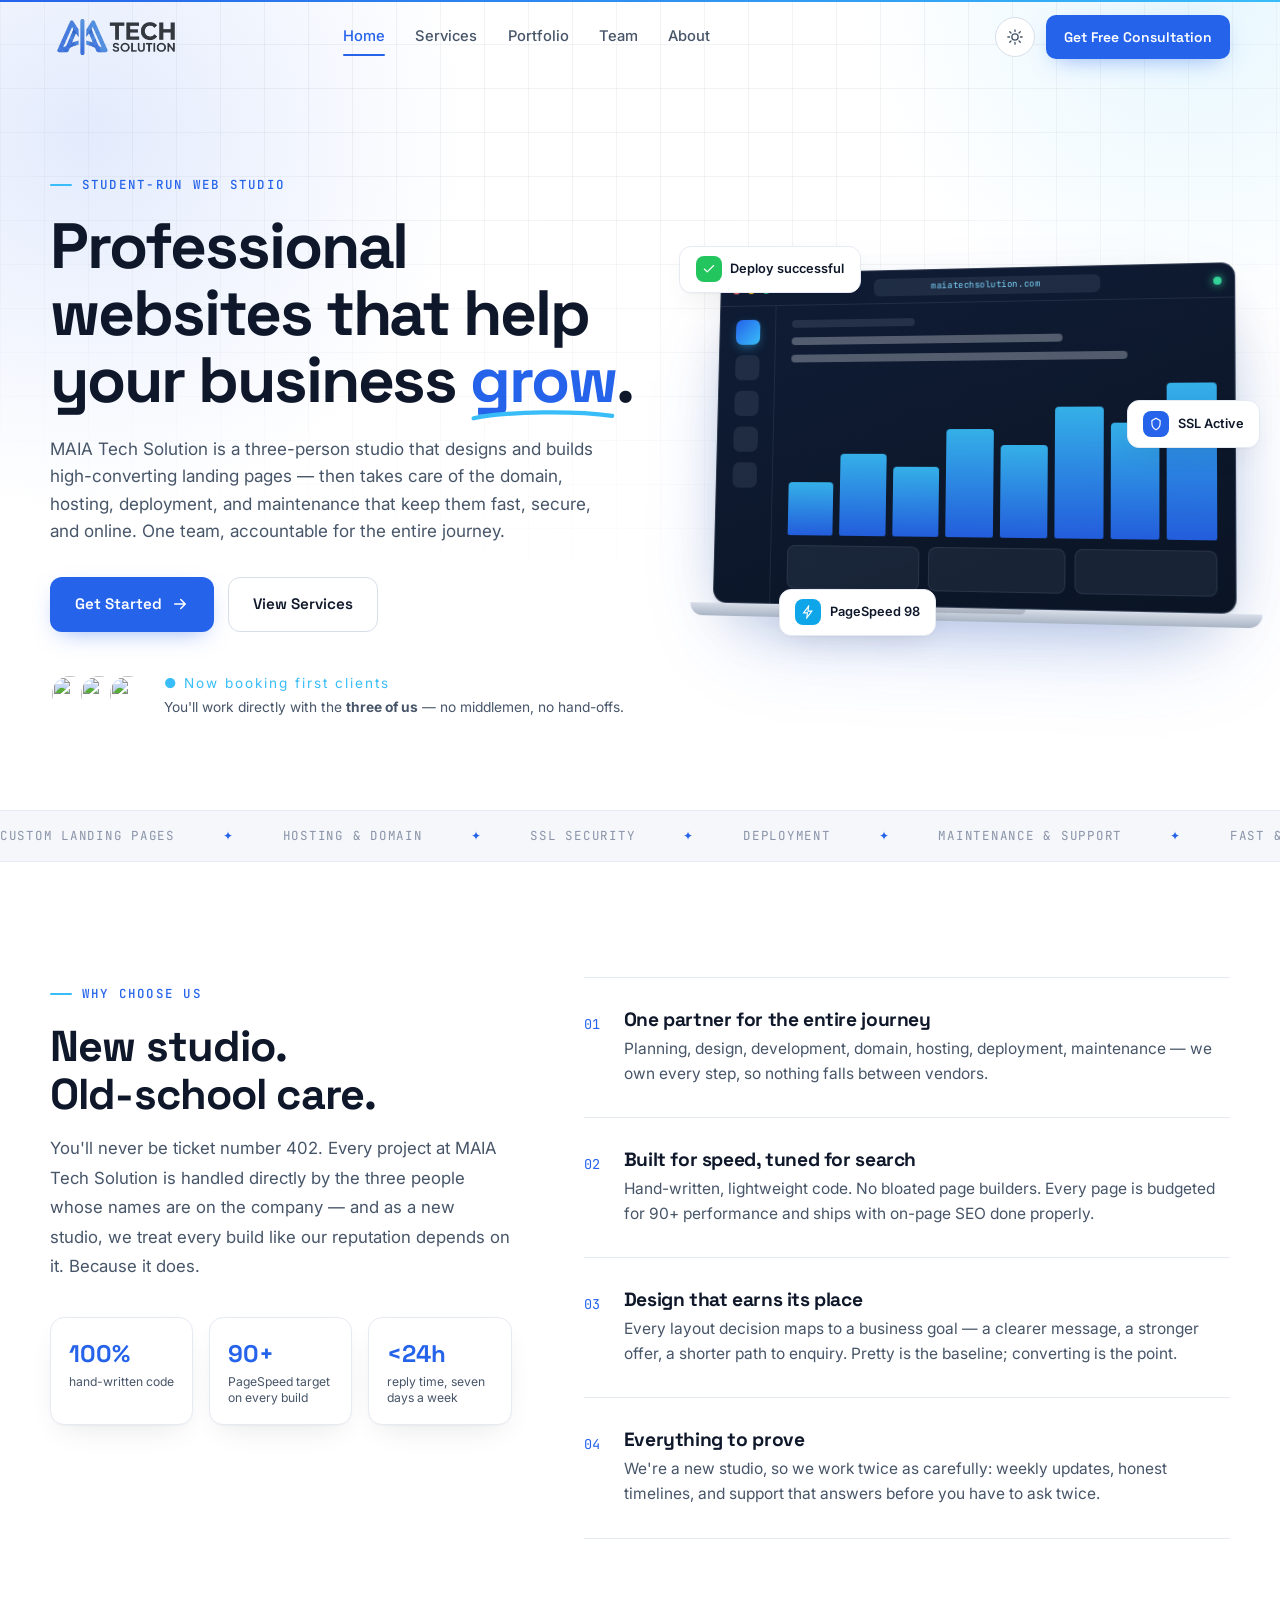
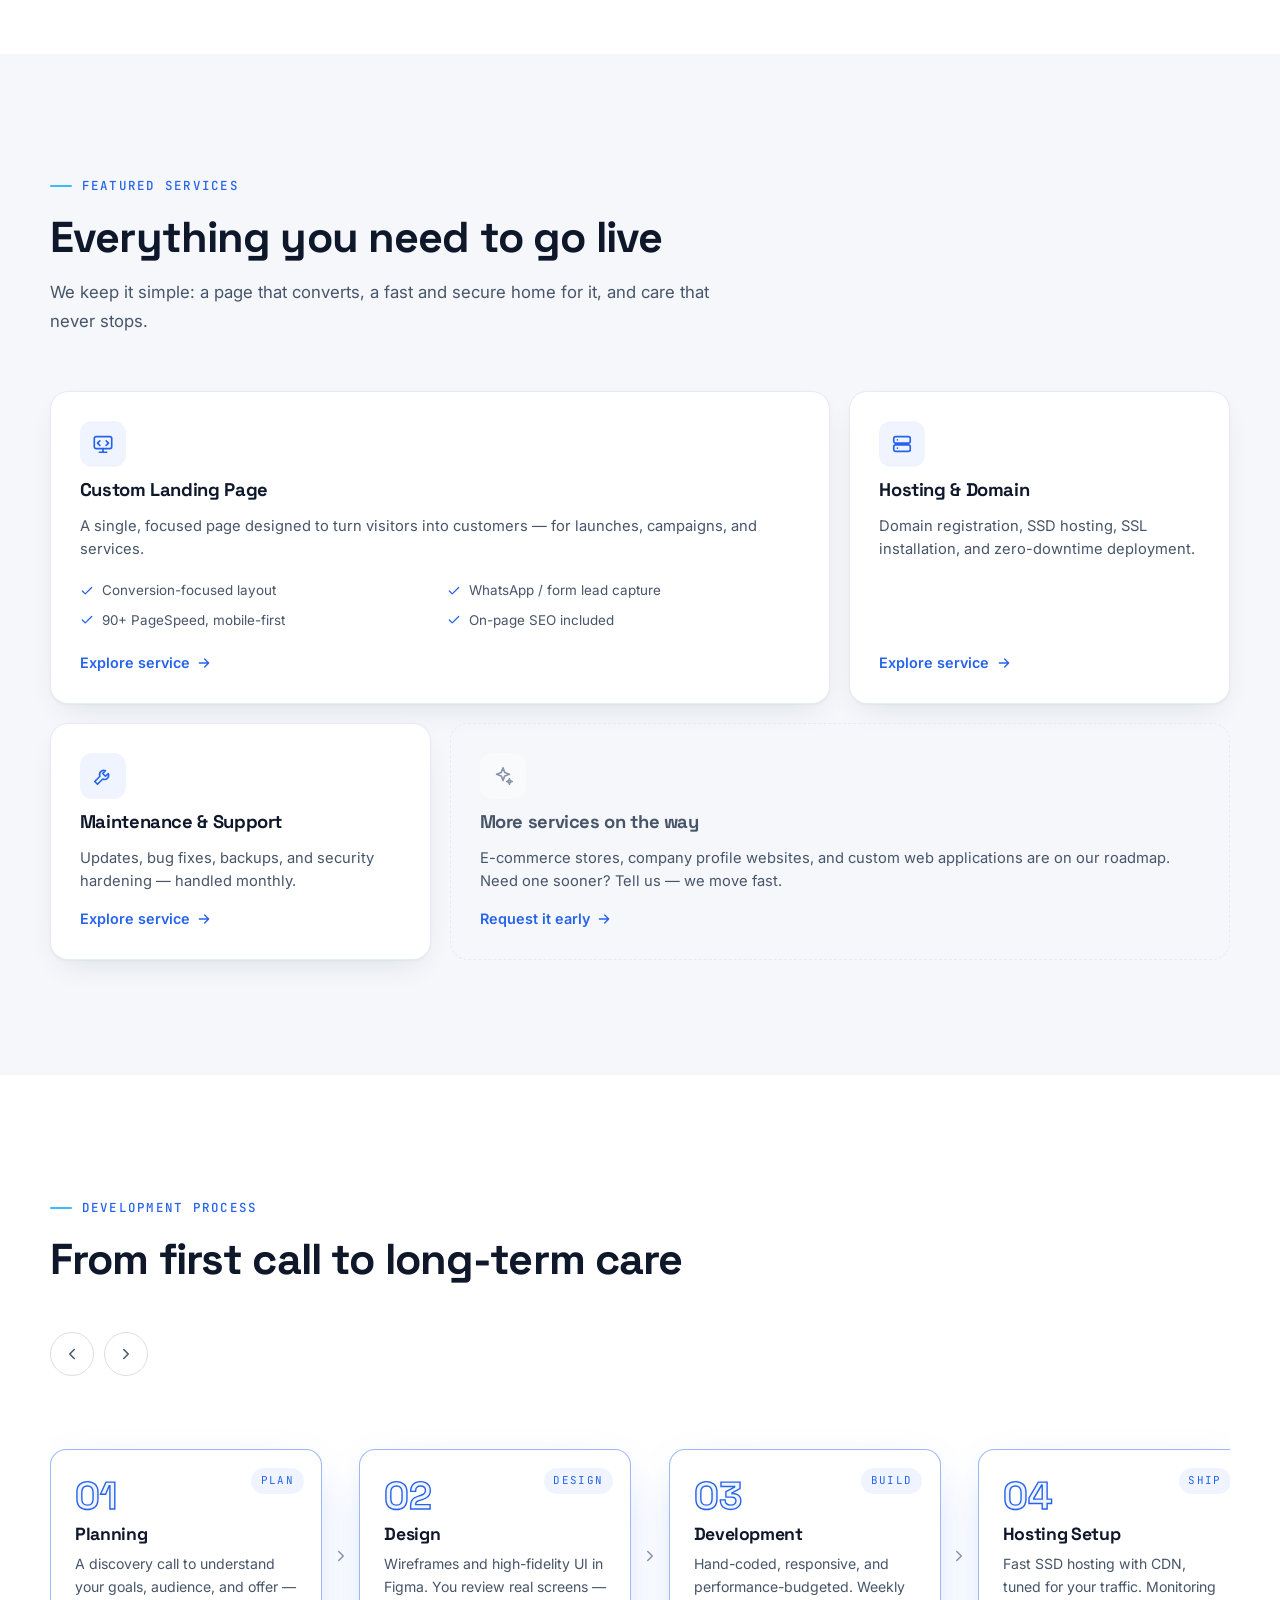
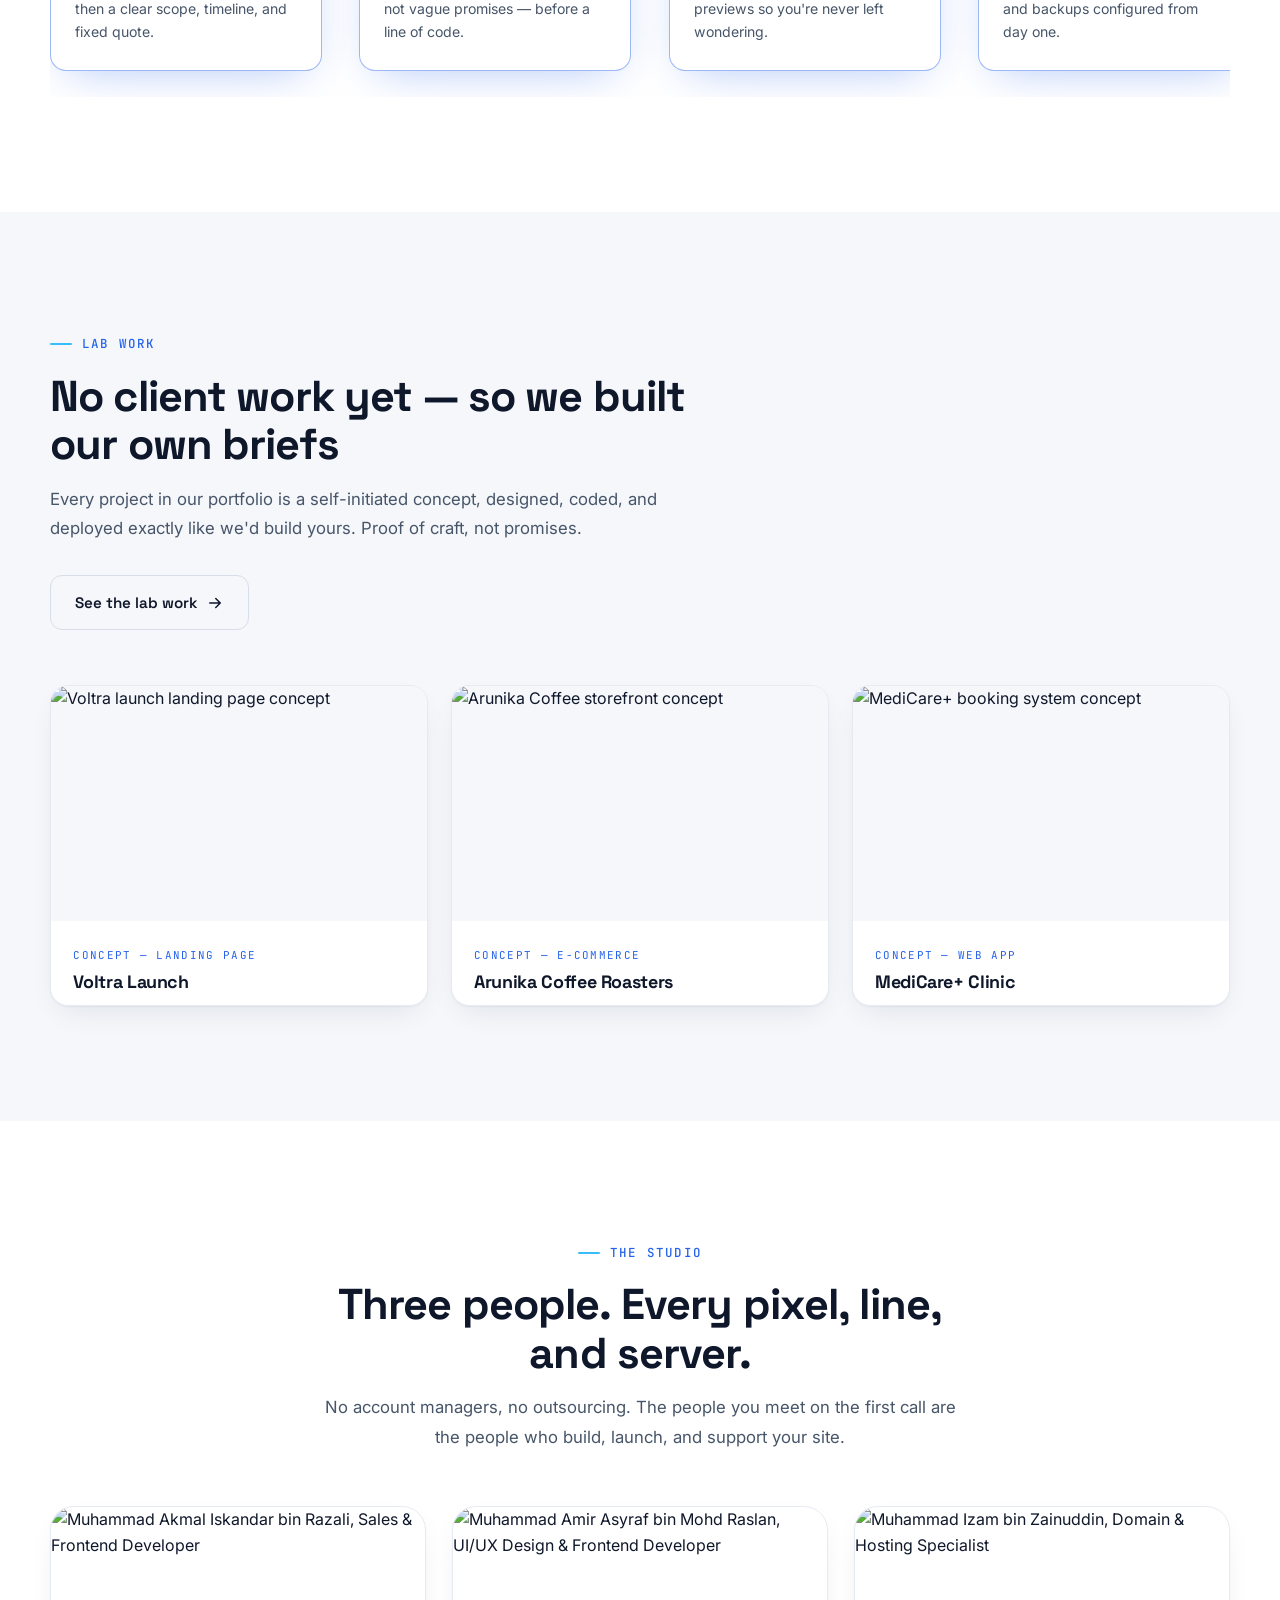
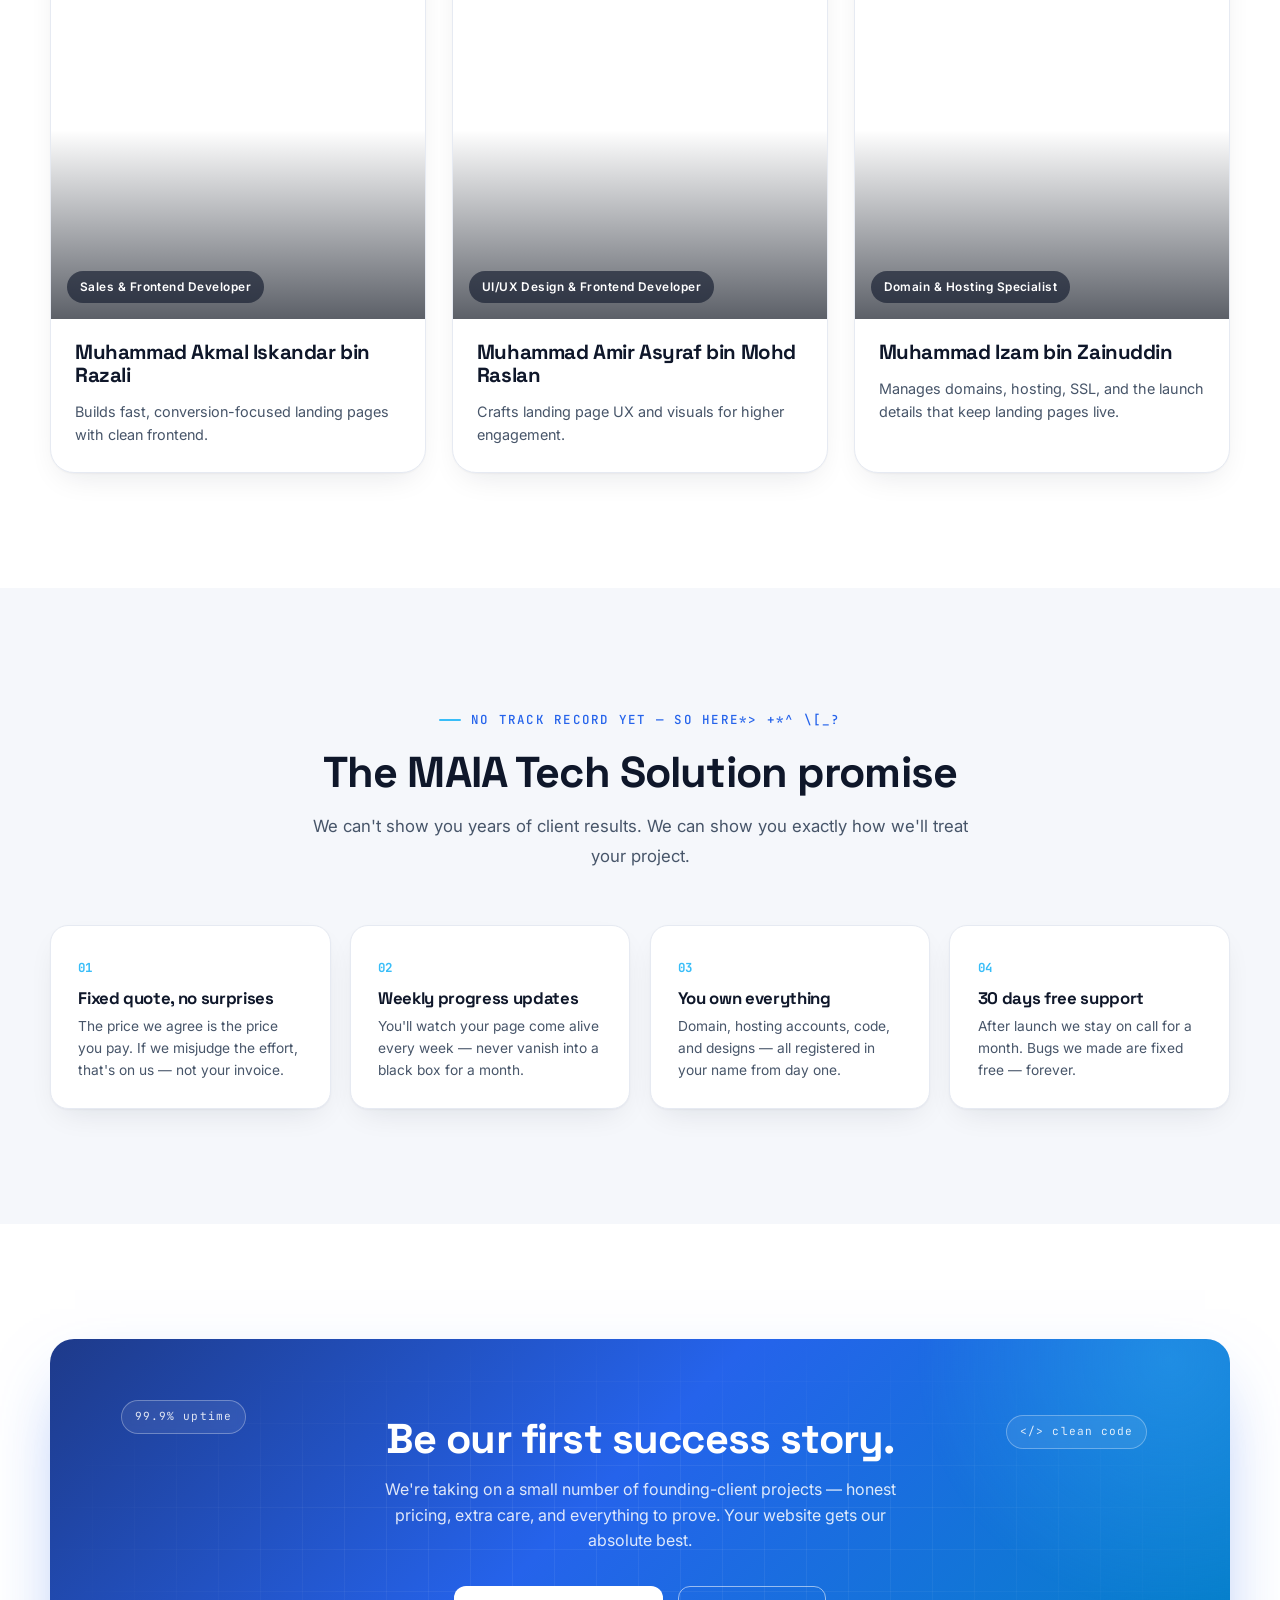
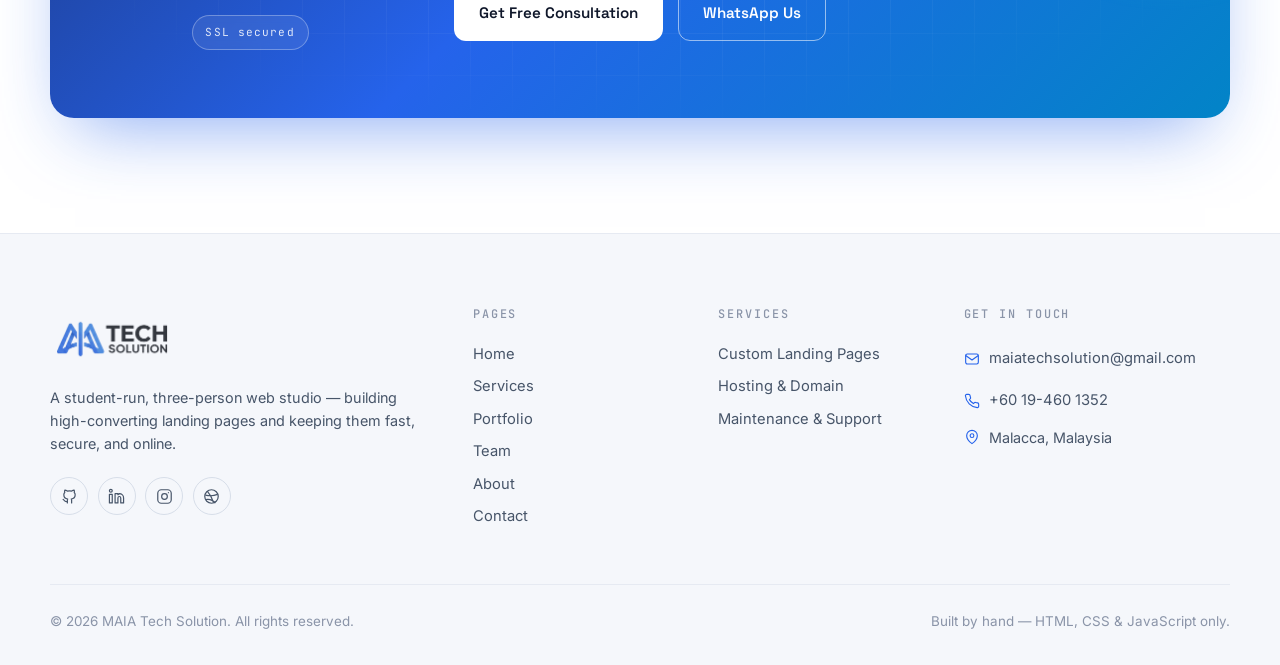
==== commit 831ceb59: "contact update" ====
--- a/index.html
+++ b/index.html
@@ -292,7 +292,7 @@
           <p>We're taking on a small number of founding-client projects — honest pricing, extra care, and everything to prove. Your website gets our absolute best.</p>
           <div class="cta-actions">
             <a href="contact.html" class="btn btn-light">Get Free Consultation</a>
-            <a href="https://wa.me/6281234567890" class="btn btn-outline-light" rel="noopener" target="_blank">WhatsApp Us</a>
+            <a href="https://wa.me/60194601352" class="btn btn-outline-light" rel="noopener" target="_blank">WhatsApp Us</a>
           </div>
         </div>
       </div>
